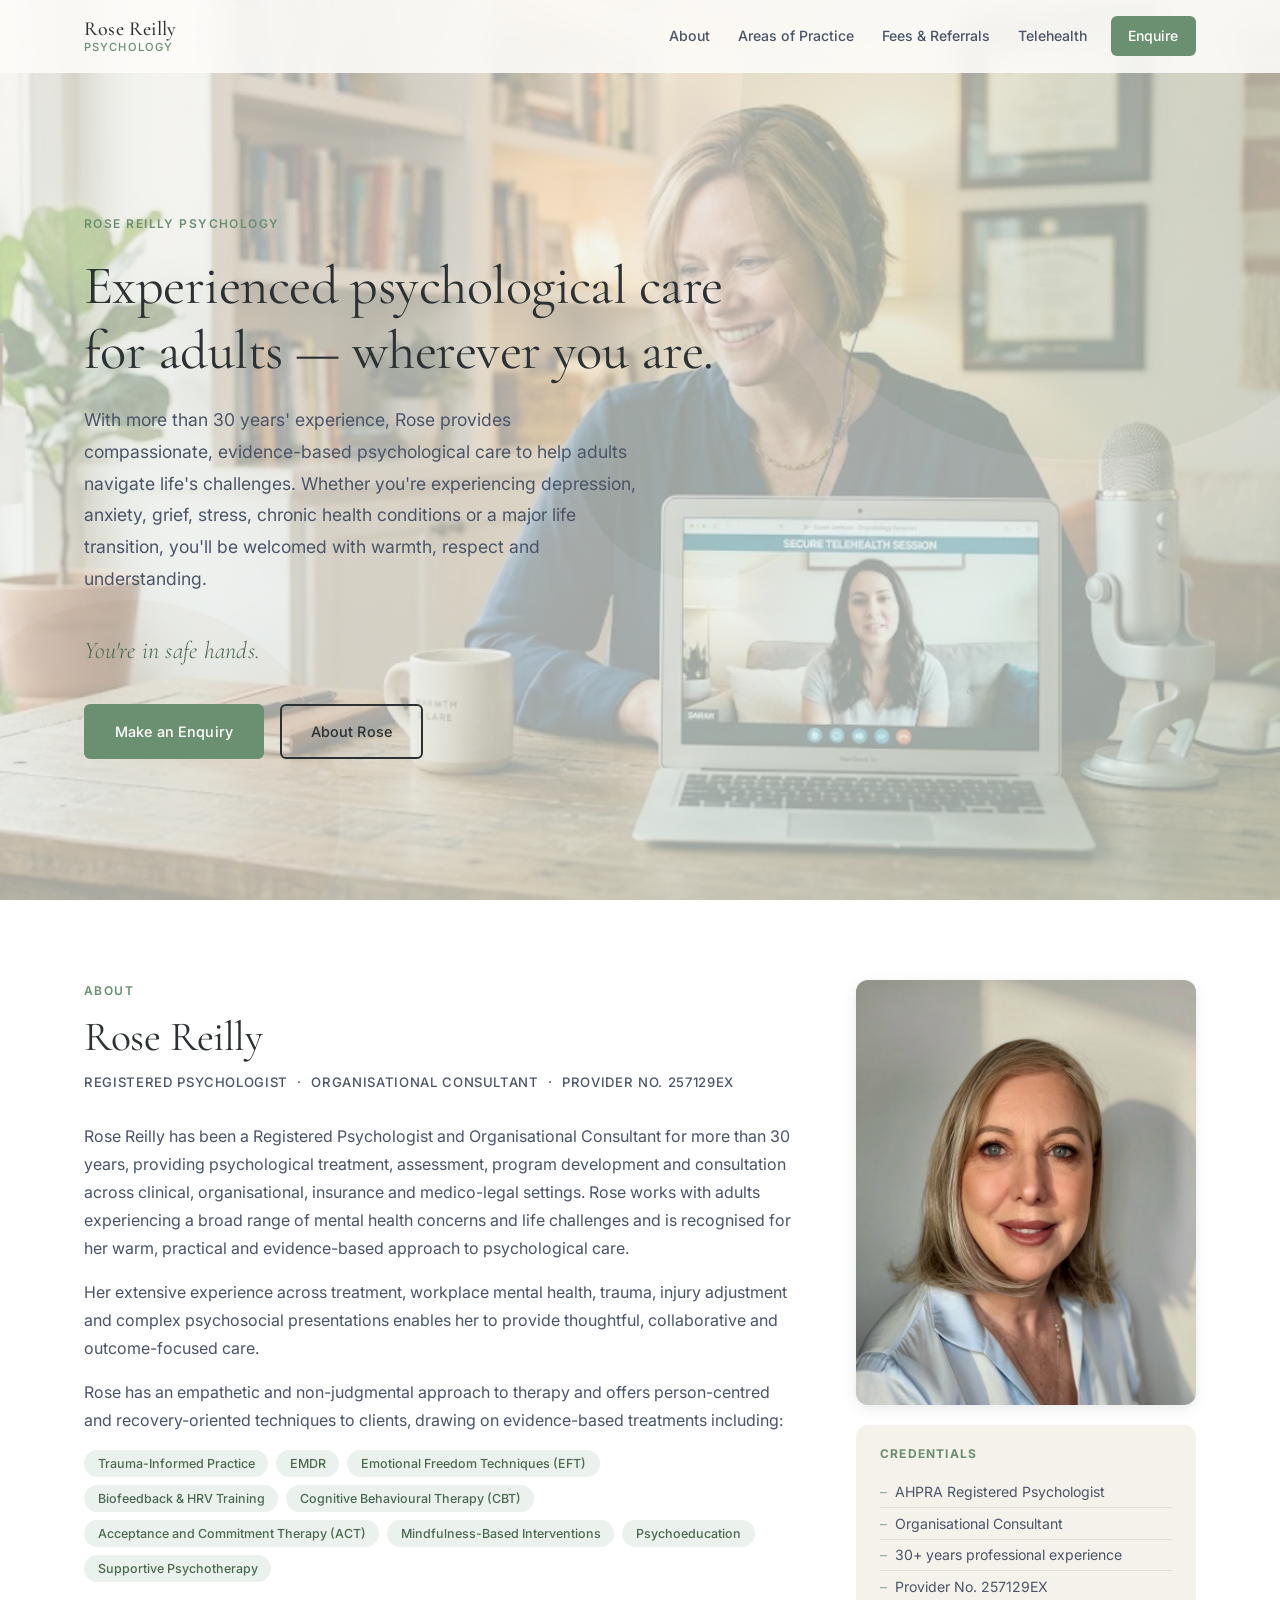
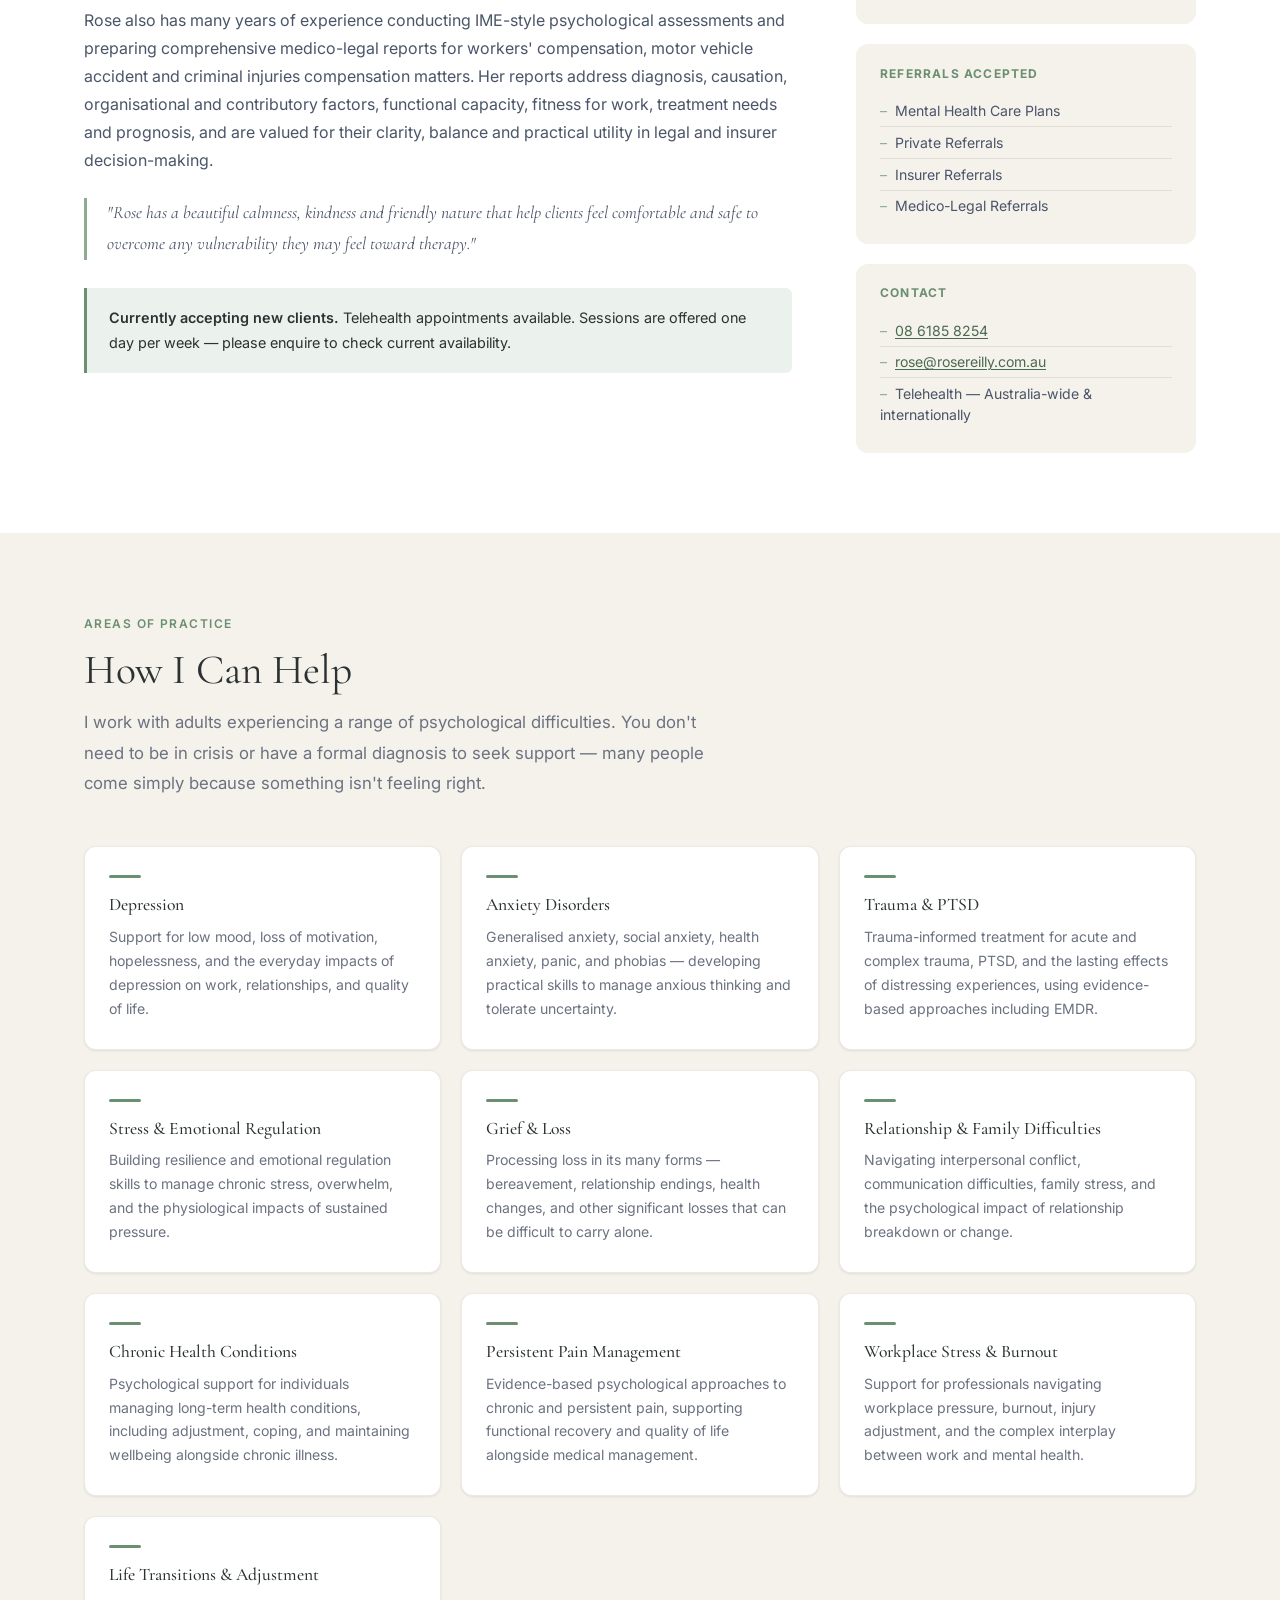
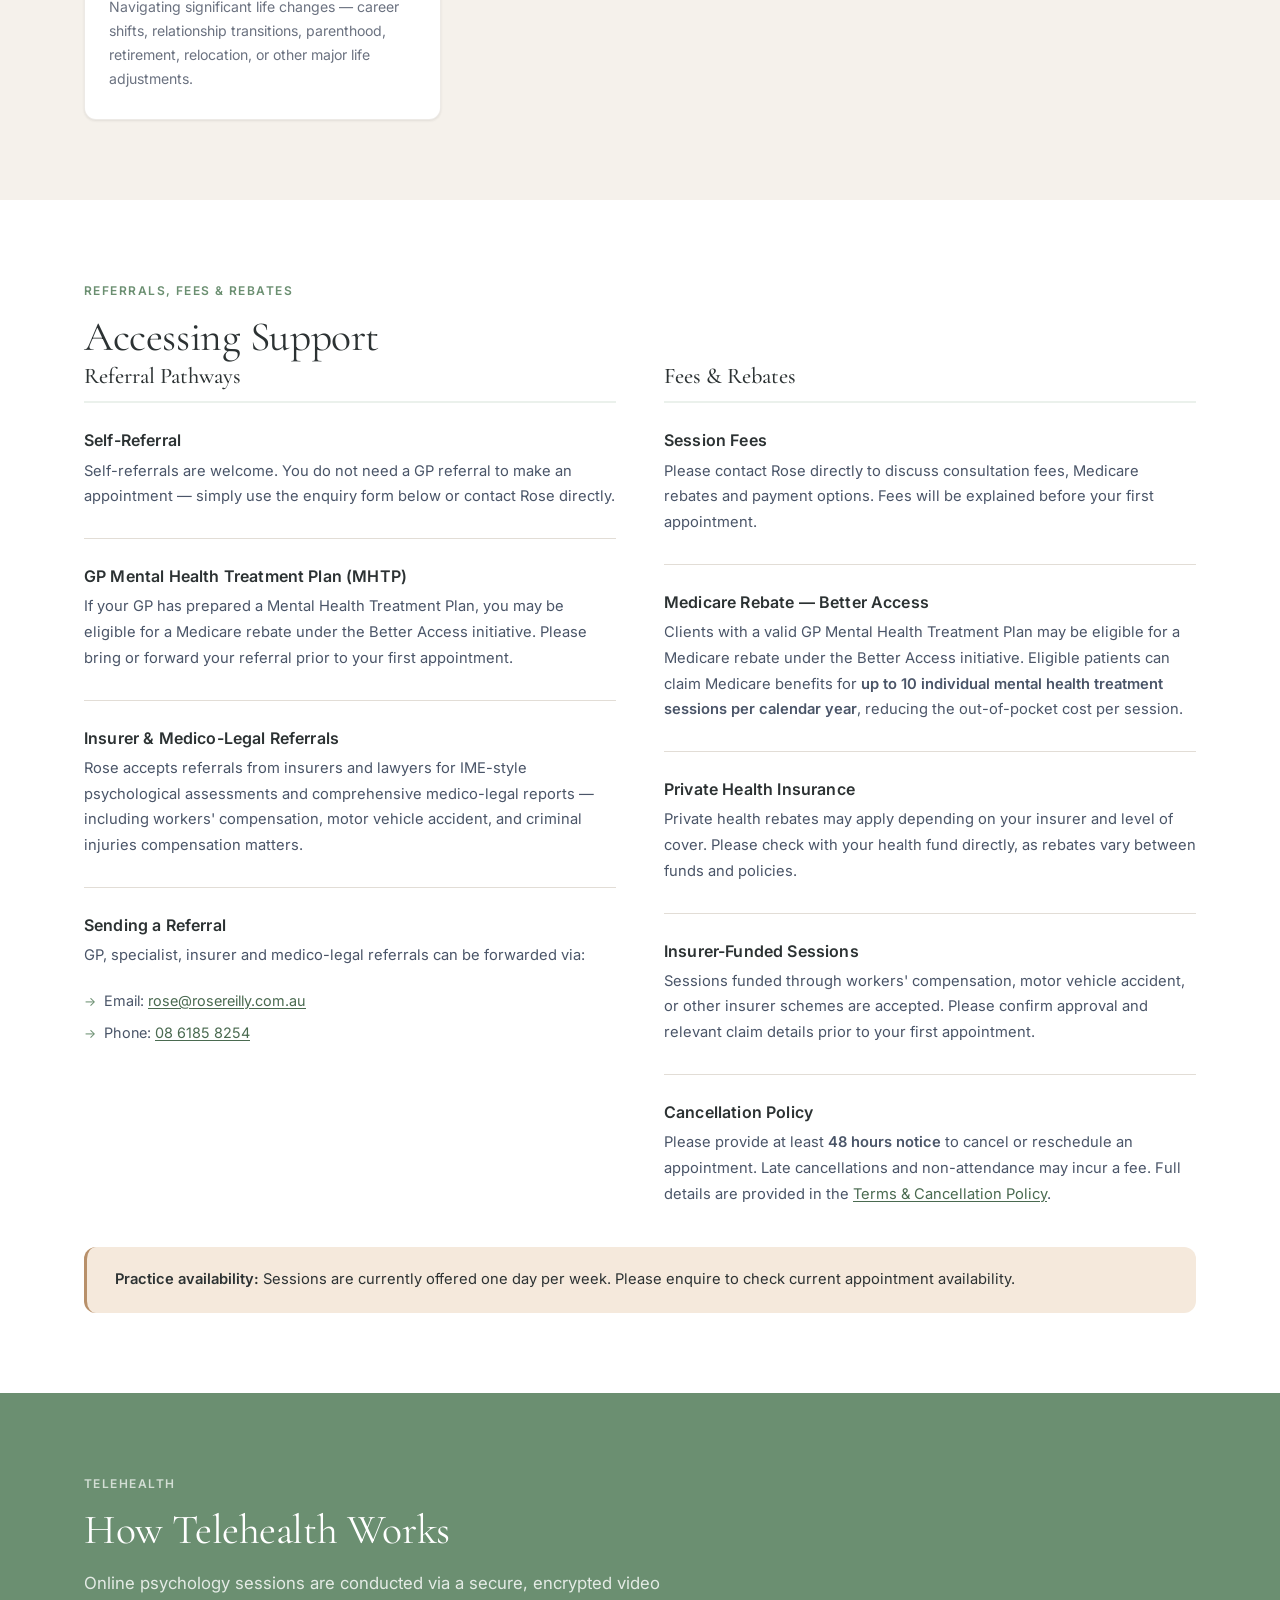
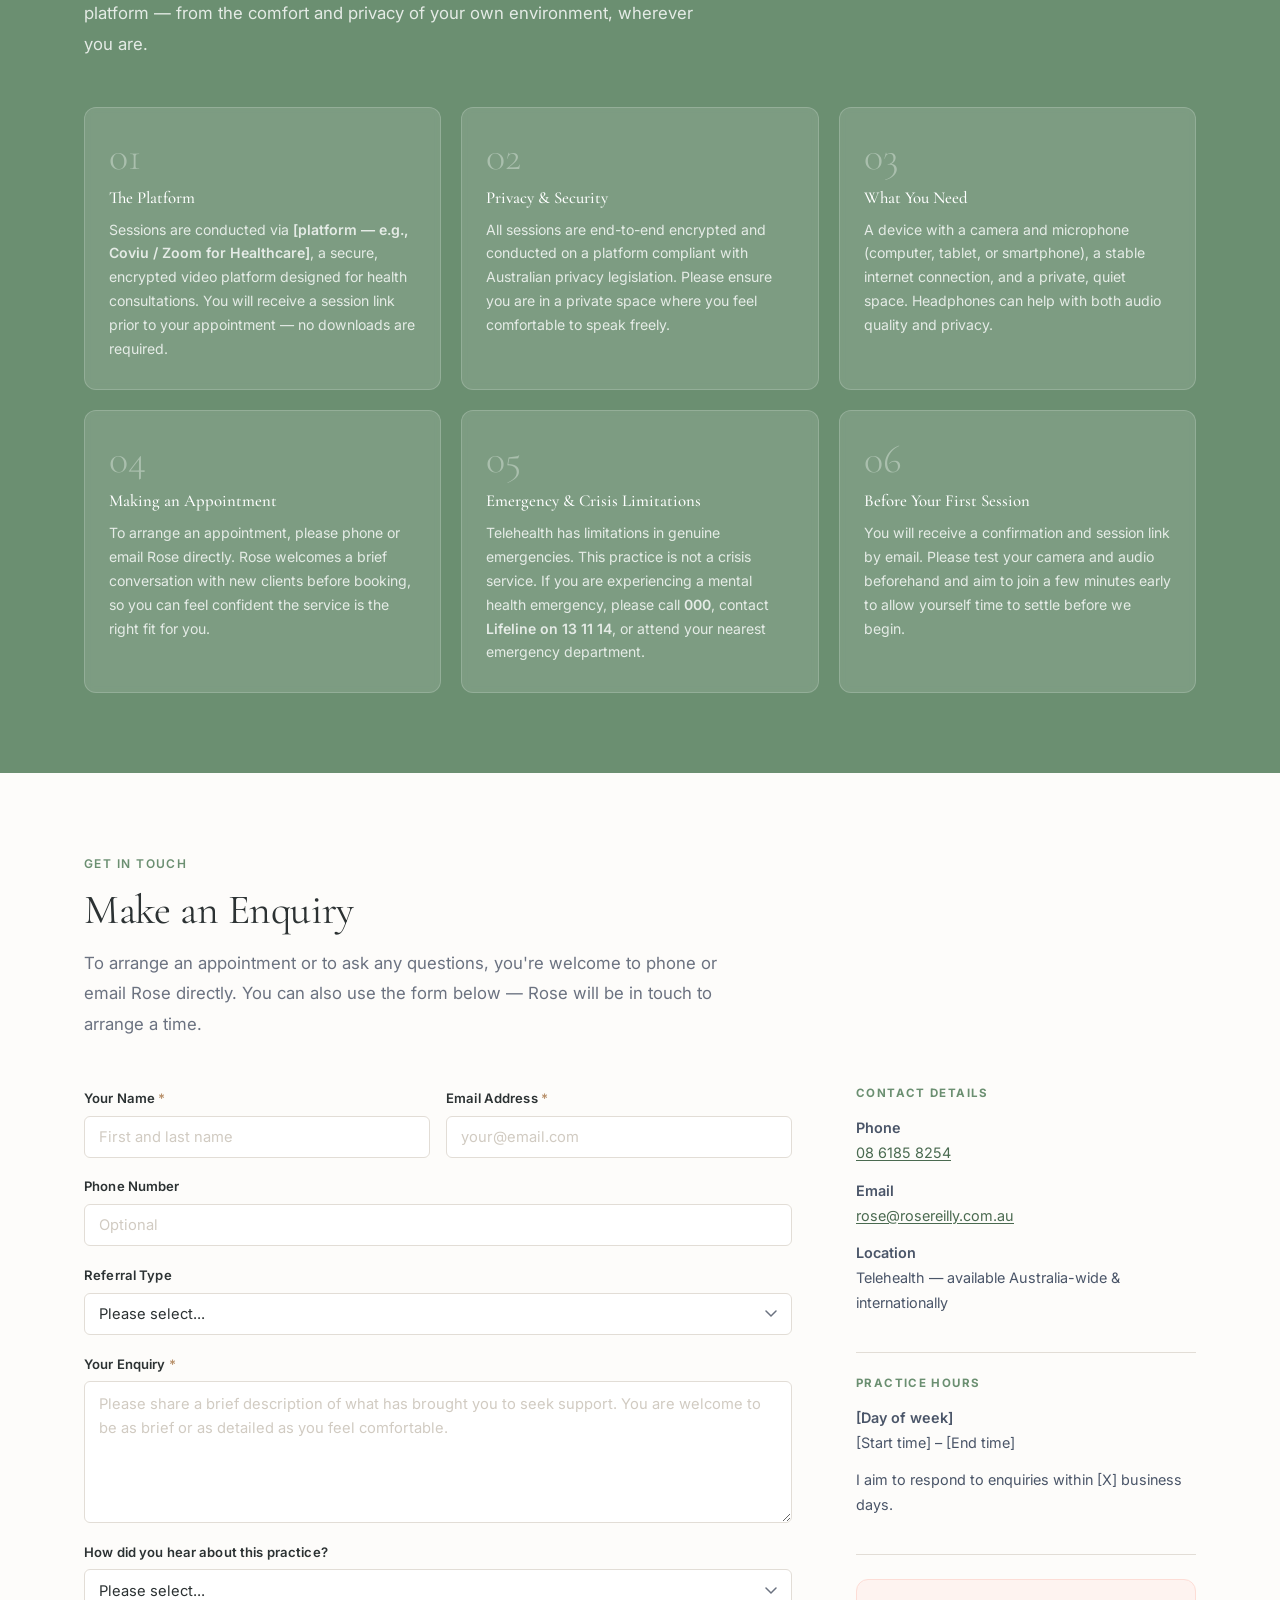
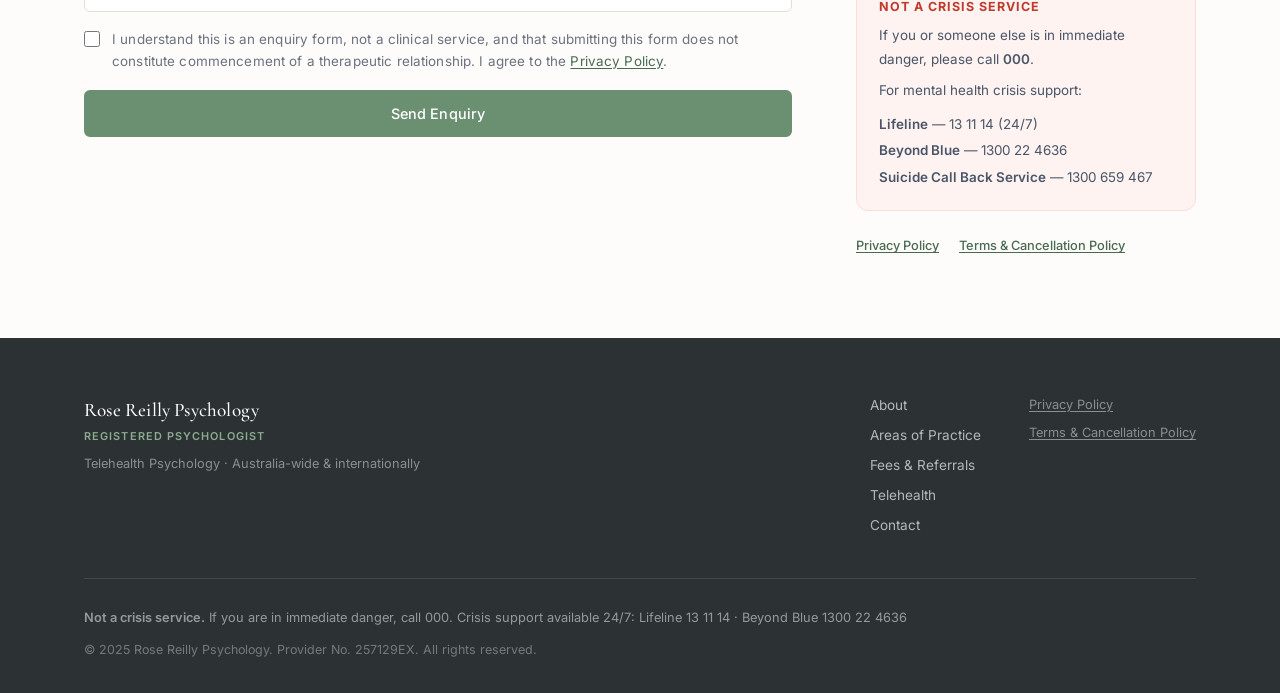
==== index.html @ 4005532f "Redesign landing page and update practice name/contact details Landing page: - New hero: person-cent" ====
<!DOCTYPE html>
<html lang="en">
<head>
    <meta charset="UTF-8">
    <meta name="viewport" content="width=device-width, initial-scale=1.0">
    <title>Rose Reilly Psychology | Experienced Psychological Care</title>
    <meta name="description" content="Rose Reilly Psychology — compassionate, evidence-based psychological care for adults. More than 30 years' experience supporting people through depression, anxiety, grief, trauma, and life's challenges.">
    <link rel="preconnect" href="https://fonts.googleapis.com">
    <link rel="preconnect" href="https://fonts.gstatic.com" crossorigin>
    <link href="https://fonts.googleapis.com/css2?family=Cormorant+Garamond:ital,wght@0,300;0,400;0,500;0,600;1,300;1,400&family=Inter:wght@300;400;500;600&display=swap" rel="stylesheet">
    <link rel="stylesheet" href="styles.css">
</head>
<body>

    <!-- Navigation -->
    <header class="nav" id="nav">
        <div class="nav-container">
            <a href="#hero" class="nav-brand">
                <span class="nav-name">Rose Reilly</span>
                <span class="nav-credential">Psychology</span>
            </a>
            <button class="nav-toggle" id="navToggle" aria-label="Open navigation menu" aria-expanded="false">
                <span></span>
                <span></span>
                <span></span>
            </button>
            <nav class="nav-links" id="navLinks" aria-label="Main navigation">
                <a href="#about">About</a>
                <a href="#areas">Areas of Practice</a>
                <a href="#referrals">Fees &amp; Referrals</a>
                <a href="#telehealth">Telehealth</a>
                <a href="#contact" class="nav-cta">Enquire</a>
            </nav>
        </div>
    </header>

    <main>

        <!-- ===================== HERO ===================== -->
        <section class="hero" id="hero">
            <div class="hero-bg">
                <div class="hero-circle hero-circle-1"></div>
                <div class="hero-circle hero-circle-2"></div>
                <div class="hero-circle hero-circle-3"></div>
                <!-- Rotating slideshow — 3 themed illustrations at 30% opacity -->
                <div class="hero-slideshow" id="heroSlideshow" aria-hidden="true">
                    <img src="public/tele1.jpg" class="hero-slide is-active" alt="">
                    <img src="public/tele2.jpg" class="hero-slide" alt="">
                    <img src="public/tele3.png" class="hero-slide" alt="">
                </div>
            </div>
            <div class="hero-content">
                <span class="eyebrow">Rose Reilly Psychology</span>
                <h1>Experienced psychological care<br>for adults — wherever you are.</h1>
                <p class="hero-sub">With more than 30 years' experience, Rose provides compassionate, evidence-based psychological care to help adults navigate life's challenges. Whether you're experiencing depression, anxiety, grief, stress, chronic health conditions or a major life transition, you'll be welcomed with warmth, respect and understanding.</p>
                <p class="hero-tagline">You're in safe hands.</p>
                <div class="hero-actions">
                    <a href="#contact" class="btn btn-primary">Make an Enquiry</a>
                    <a href="#about" class="btn btn-secondary">About Rose</a>
                </div>
            </div>
        </section>

        <!-- ===================== ABOUT ===================== -->
        <section class="section section-white" id="about">
            <div class="container">
                <div class="about-layout">
                    <div class="about-main">
                        <span class="eyebrow">About</span>
                        <h2>Rose Reilly</h2>
                        <p class="credentials">Registered Psychologist &nbsp;&middot;&nbsp; Organisational Consultant &nbsp;&middot;&nbsp; Provider No. 257129EX</p>

                        <p>Rose Reilly has been a Registered Psychologist and Organisational Consultant for more than 30 years, providing psychological treatment, assessment, program development and consultation across clinical, organisational, insurance and medico-legal settings. Rose works with adults experiencing a broad range of mental health concerns and life challenges and is recognised for her warm, practical and evidence-based approach to psychological care.</p>

                        <p>Her extensive experience across treatment, workplace mental health, trauma, injury adjustment and complex psychosocial presentations enables her to provide thoughtful, collaborative and outcome-focused care.</p>

                        <p>Rose has an empathetic and non-judgmental approach to therapy and offers person-centred and recovery-oriented techniques to clients, drawing on evidence-based treatments including:</p>

                        <div class="approaches">
                            <span>Trauma-Informed Practice</span>
                            <span>EMDR</span>
                            <span>Emotional Freedom Techniques (EFT)</span>
                            <span>Biofeedback &amp; HRV Training</span>
                            <span>Cognitive Behavioural Therapy (CBT)</span>
                            <span>Acceptance and Commitment Therapy (ACT)</span>
                            <span>Mindfulness-Based Interventions</span>
                            <span>Psychoeducation</span>
                            <span>Supportive Psychotherapy</span>
                        </div>

                        <p>Rose also has many years of experience conducting IME-style psychological assessments and preparing comprehensive medico-legal reports for workers' compensation, motor vehicle accident and criminal injuries compensation matters. Her reports address diagnosis, causation, organisational and contributory factors, functional capacity, fitness for work, treatment needs and prognosis, and are valued for their clarity, balance and practical utility in legal and insurer decision-making.</p>

                        <p class="about-testimonial"><em>"Rose has a beautiful calmness, kindness and friendly nature that help clients feel comfortable and safe to overcome any vulnerability they may feel toward therapy."</em></p>

                        <div class="availability-note">
                            <strong>Currently accepting new clients.</strong> Telehealth appointments available. Sessions are offered one day per week — please enquire to check current availability.
                        </div>
                    </div>

                    <aside class="about-sidebar">
                        <div class="about-portrait-wrap">
                            <img src="public/rose-reilly.jpg" alt="Rose Reilly, Psychologist" class="about-portrait">
                        </div>
                        <div class="info-card">
                            <h3>Credentials</h3>
                            <ul>
                                <li>AHPRA Registered Psychologist</li>
                                <li>Organisational Consultant</li>
                                <li>30+ years professional experience</li>
                                <li>Provider No. 257129EX</li>
                            </ul>
                        </div>
                        <div class="info-card">
                            <h3>Referrals Accepted</h3>
                            <ul>
                                <li>Mental Health Care Plans</li>
                                <li>Private Referrals</li>
                                <li>Insurer Referrals</li>
                                <li>Medico-Legal Referrals</li>
                            </ul>
                        </div>
                        <div class="info-card">
                            <h3>Contact</h3>
                            <ul>
                                <li><a href="tel:0861858254">08 6185 8254</a></li>
                                <li><a href="mailto:rose@rosereilly.com.au">rose@rosereilly.com.au</a></li>
                                <li>Telehealth &mdash; Australia-wide &amp; internationally</li>
                            </ul>
                        </div>
                    </aside>
                </div>
            </div>
        </section>

        <!-- ===================== AREAS OF PRACTICE ===================== -->
        <section class="section section-cream" id="areas">
            <div class="container">
                <span class="eyebrow">Areas of Practice</span>
                <h2>How I Can Help</h2>
                <p class="section-intro">I work with adults experiencing a range of psychological difficulties. You don't need to be in crisis or have a formal diagnosis to seek support — many people come simply because something isn't feeling right.</p>

                <div class="areas-grid">
                    <div class="area-card">
                        <div class="area-marker"></div>
                        <h3>Depression</h3>
                        <p>Support for low mood, loss of motivation, hopelessness, and the everyday impacts of depression on work, relationships, and quality of life.</p>
                    </div>
                    <div class="area-card">
                        <div class="area-marker"></div>
                        <h3>Anxiety Disorders</h3>
                        <p>Generalised anxiety, social anxiety, health anxiety, panic, and phobias — developing practical skills to manage anxious thinking and tolerate uncertainty.</p>
                    </div>
                    <div class="area-card">
                        <div class="area-marker"></div>
                        <h3>Trauma &amp; PTSD</h3>
                        <p>Trauma-informed treatment for acute and complex trauma, PTSD, and the lasting effects of distressing experiences, using evidence-based approaches including EMDR.</p>
                    </div>
                    <div class="area-card">
                        <div class="area-marker"></div>
                        <h3>Stress &amp; Emotional Regulation</h3>
                        <p>Building resilience and emotional regulation skills to manage chronic stress, overwhelm, and the physiological impacts of sustained pressure.</p>
                    </div>
                    <div class="area-card">
                        <div class="area-marker"></div>
                        <h3>Grief &amp; Loss</h3>
                        <p>Processing loss in its many forms — bereavement, relationship endings, health changes, and other significant losses that can be difficult to carry alone.</p>
                    </div>
                    <div class="area-card">
                        <div class="area-marker"></div>
                        <h3>Relationship &amp; Family Difficulties</h3>
                        <p>Navigating interpersonal conflict, communication difficulties, family stress, and the psychological impact of relationship breakdown or change.</p>
                    </div>
                    <div class="area-card">
                        <div class="area-marker"></div>
                        <h3>Chronic Health Conditions</h3>
                        <p>Psychological support for individuals managing long-term health conditions, including adjustment, coping, and maintaining wellbeing alongside chronic illness.</p>
                    </div>
                    <div class="area-card">
                        <div class="area-marker"></div>
                        <h3>Persistent Pain Management</h3>
                        <p>Evidence-based psychological approaches to chronic and persistent pain, supporting functional recovery and quality of life alongside medical management.</p>
                    </div>
                    <div class="area-card">
                        <div class="area-marker"></div>
                        <h3>Workplace Stress &amp; Burnout</h3>
                        <p>Support for professionals navigating workplace pressure, burnout, injury adjustment, and the complex interplay between work and mental health.</p>
                    </div>
                    <div class="area-card">
                        <div class="area-marker"></div>
                        <h3>Life Transitions &amp; Adjustment</h3>
                        <p>Navigating significant life changes — career shifts, relationship transitions, parenthood, retirement, relocation, or other major life adjustments.</p>
                    </div>
                </div>
            </div>
        </section>

        <!-- ===================== REFERRALS, FEES & REBATES ===================== -->
        <section class="section section-white" id="referrals">
            <div class="container">
                <span class="eyebrow">Referrals, Fees &amp; Rebates</span>
                <h2>Accessing Support</h2>

                <div class="referrals-grid">
                    <div class="referral-block">
                        <h3>Referral Pathways</h3>

                        <div class="referral-item">
                            <h4>Self-Referral</h4>
                            <p>Self-referrals are welcome. You do not need a GP referral to make an appointment — simply use the enquiry form below or contact Rose directly.</p>
                        </div>

                        <div class="referral-item">
                            <h4>GP Mental Health Treatment Plan (MHTP)</h4>
                            <p>If your GP has prepared a Mental Health Treatment Plan, you may be eligible for a Medicare rebate under the Better Access initiative. Please bring or forward your referral prior to your first appointment.</p>
                        </div>

                        <div class="referral-item">
                            <h4>Insurer &amp; Medico-Legal Referrals</h4>
                            <p>Rose accepts referrals from insurers and lawyers for IME-style psychological assessments and comprehensive medico-legal reports — including workers' compensation, motor vehicle accident, and criminal injuries compensation matters.</p>
                        </div>
                        <div class="referral-item">
                            <h4>Sending a Referral</h4>
                            <p>GP, specialist, insurer and medico-legal referrals can be forwarded via:</p>
                            <ul class="detail-list">
                                <li>Email: <a href="mailto:rose@rosereilly.com.au">rose@rosereilly.com.au</a></li>
                                <li>Phone: <a href="tel:0861858254">08 6185 8254</a></li>
                            </ul>
                        </div>
                    </div>

                    <div class="referral-block">
                        <h3>Fees &amp; Rebates</h3>

                        <div class="referral-item">
                            <h4>Session Fees</h4>
                            <p>Please contact Rose directly to discuss consultation fees, Medicare rebates and payment options. Fees will be explained before your first appointment.</p>
                        </div>

                        <div class="referral-item">
                            <h4>Medicare Rebate — Better Access</h4>
                            <p>Clients with a valid GP Mental Health Treatment Plan may be eligible for a Medicare rebate under the Better Access initiative. Eligible patients can claim Medicare benefits for <strong>up to 10 individual mental health treatment sessions per calendar year</strong>, reducing the out-of-pocket cost per session.</p>
                        </div>

                        <div class="referral-item">
                            <h4>Private Health Insurance</h4>
                            <p>Private health rebates may apply depending on your insurer and level of cover. Please check with your health fund directly, as rebates vary between funds and policies.</p>
                        </div>

                        <div class="referral-item">
                            <h4>Insurer-Funded Sessions</h4>
                            <p>Sessions funded through workers' compensation, motor vehicle accident, or other insurer schemes are accepted. Please confirm approval and relevant claim details prior to your first appointment.</p>
                        </div>

                        <div class="referral-item">
                            <h4>Cancellation Policy</h4>
                            <p>Please provide at least <strong>48 hours notice</strong> to cancel or reschedule an appointment. Late cancellations and non-attendance may incur a fee. Full details are provided in the <a href="terms.html">Terms &amp; Cancellation Policy</a>.</p>
                        </div>
                    </div>
                </div>

                <div class="availability-banner">
                    <p><strong>Practice availability:</strong> Sessions are currently offered one day per week. Please enquire to check current appointment availability.</p>
                </div>
            </div>
        </section>

        <!-- ===================== TELEHEALTH ===================== -->
        <section class="section section-sage" id="telehealth">
            <div class="container">
                <span class="eyebrow eyebrow-light">Telehealth</span>
                <h2 class="light">How Telehealth Works</h2>
                <p class="section-intro section-intro-light">Online psychology sessions are conducted via a secure, encrypted video platform — from the comfort and privacy of your own environment, wherever you are.</p>

                <div class="telehealth-grid">
                    <div class="telehealth-card">
                        <div class="telehealth-number">01</div>
                        <h3>The Platform</h3>
                        <p>Sessions are conducted via <strong>[platform — e.g., Coviu / Zoom for Healthcare]</strong>, a secure, encrypted video platform designed for health consultations. You will receive a session link prior to your appointment — no downloads are required.</p>
                    </div>
                    <div class="telehealth-card">
                        <div class="telehealth-number">02</div>
                        <h3>Privacy &amp; Security</h3>
                        <p>All sessions are end-to-end encrypted and conducted on a platform compliant with Australian privacy legislation. Please ensure you are in a private space where you feel comfortable to speak freely.</p>
                    </div>
                    <div class="telehealth-card">
                        <div class="telehealth-number">03</div>
                        <h3>What You Need</h3>
                        <p>A device with a camera and microphone (computer, tablet, or smartphone), a stable internet connection, and a private, quiet space. Headphones can help with both audio quality and privacy.</p>
                    </div>
                    <div class="telehealth-card">
                        <div class="telehealth-number">04</div>
                        <h3>Making an Appointment</h3>
                        <p>To arrange an appointment, please phone or email Rose directly. Rose welcomes a brief conversation with new clients before booking, so you can feel confident the service is the right fit for you.</p>
                    </div>
                    <div class="telehealth-card">
                        <div class="telehealth-number">05</div>
                        <h3>Emergency &amp; Crisis Limitations</h3>
                        <p>Telehealth has limitations in genuine emergencies. This practice is not a crisis service. If you are experiencing a mental health emergency, please call <strong>000</strong>, contact <strong>Lifeline on 13 11 14</strong>, or attend your nearest emergency department.</p>
                    </div>
                    <div class="telehealth-card">
                        <div class="telehealth-number">06</div>
                        <h3>Before Your First Session</h3>
                        <p>You will receive a confirmation and session link by email. Please test your camera and audio beforehand and aim to join a few minutes early to allow yourself time to settle before we begin.</p>
                    </div>
                </div>
            </div>
        </section>

        <!-- ===================== CONTACT / BOOKING ===================== -->
        <section class="section section-warm" id="contact">
            <div class="container">
                <span class="eyebrow">Get in Touch</span>
                <h2>Make an Enquiry</h2>
                <p class="section-intro">To arrange an appointment or to ask any questions, you're welcome to phone or email Rose directly. You can also use the form below — Rose will be in touch to arrange a time.</p>

                <div class="contact-layout">
                    <div class="contact-form-area">
                        <form class="contact-form" id="contactForm" action="#" method="POST" novalidate>
                            <div class="form-row">
                                <div class="form-group">
                                    <label for="name">Your Name <span class="required">*</span></label>
                                    <input type="text" id="name" name="name" required autocomplete="name" placeholder="First and last name">
                                </div>
                                <div class="form-group">
                                    <label for="email">Email Address <span class="required">*</span></label>
                                    <input type="email" id="email" name="email" required autocomplete="email" placeholder="your@email.com">
                                </div>
                            </div>
                            <div class="form-group">
                                <label for="phone">Phone Number</label>
                                <input type="tel" id="phone" name="phone" autocomplete="tel" placeholder="Optional">
                            </div>
                            <div class="form-group">
                                <label for="referral">Referral Type</label>
                                <select id="referral" name="referral">
                                    <option value="">Please select...</option>
                                    <option value="self">Self-referral</option>
                                    <option value="gp">GP / Mental Health Treatment Plan</option>
                                    <option value="specialist">Specialist referral</option>
                                    <option value="other">Other</option>
                                </select>
                            </div>
                            <div class="form-group">
                                <label for="message">Your Enquiry <span class="required">*</span></label>
                                <textarea id="message" name="message" rows="5" required placeholder="Please share a brief description of what has brought you to seek support. You are welcome to be as brief or as detailed as you feel comfortable."></textarea>
                            </div>
                            <div class="form-group">
                                <label for="hearAbout">How did you hear about this practice?</label>
                                <select id="hearAbout" name="hearAbout">
                                    <option value="">Please select...</option>
                                    <option value="gp">GP / Treating doctor</option>
                                    <option value="search">Internet search</option>
                                    <option value="referral">Friend or colleague</option>
                                    <option value="directory">Psychology directory</option>
                                    <option value="other">Other</option>
                                </select>
                            </div>
                            <div class="form-group form-consent">
                                <label class="checkbox-label">
                                    <input type="checkbox" name="consent" required>
                                    <span>I understand this is an enquiry form, not a clinical service, and that submitting this form does not constitute commencement of a therapeutic relationship. I agree to the <a href="privacy.html">Privacy Policy</a>.</span>
                                </label>
                            </div>
                            <button type="submit" class="btn btn-primary">Send Enquiry</button>
                        </form>
                    </div>

                    <aside class="contact-info">
                        <div class="contact-detail-block">
                            <h3>Contact Details</h3>
                            <p>
                                <strong>Phone</strong><br>
                                <a href="tel:0861858254">08 6185 8254</a>
                            </p>
                            <p>
                                <strong>Email</strong><br>
                                <a href="mailto:rose@rosereilly.com.au">rose@rosereilly.com.au</a>
                            </p>
                            <p>
                                <strong>Location</strong><br>
                                Telehealth &mdash; available Australia-wide &amp; internationally
                            </p>
                        </div>

                        <div class="contact-detail-block">
                            <h3>Practice Hours</h3>
                            <p><strong>[Day of week]</strong><br>[Start time] &ndash; [End time]</p>
                            <p class="small-note">I aim to respond to enquiries within [X] business days.</p>
                        </div>

                        <div class="crisis-box">
                            <h4>Not a Crisis Service</h4>
                            <p>If you or someone else is in immediate danger, please call <strong>000</strong>.</p>
                            <p>For mental health crisis support:</p>
                            <ul>
                                <li><strong>Lifeline</strong> &mdash; 13 11 14 (24/7)</li>
                                <li><strong>Beyond Blue</strong> &mdash; 1300 22 4636</li>
                                <li><strong>Suicide Call Back Service</strong> &mdash; 1300 659 467</li>
                            </ul>
                        </div>

                        <div class="policy-links">
                            <a href="privacy.html">Privacy Policy</a>
                            <a href="terms.html">Terms &amp; Cancellation Policy</a>
                        </div>
                    </aside>
                </div>
            </div>
        </section>

    </main>

    <!-- ===================== FOOTER ===================== -->
    <footer class="footer">
        <div class="container">
            <div class="footer-inner">
                <div class="footer-brand">
                    <span class="footer-name">Rose Reilly Psychology</span>
                    <span class="footer-credential">Registered Psychologist</span>
                    <p class="footer-tagline">Telehealth Psychology &middot; Australia-wide &amp; internationally</p>
                </div>
                <nav class="footer-nav" aria-label="Footer navigation">
                    <a href="#about">About</a>
                    <a href="#areas">Areas of Practice</a>
                    <a href="#referrals">Fees &amp; Referrals</a>
                    <a href="#telehealth">Telehealth</a>
                    <a href="#contact">Contact</a>
                </nav>
                <div class="footer-legal-links">
                    <a href="privacy.html">Privacy Policy</a>
                    <a href="terms.html">Terms &amp; Cancellation Policy</a>
                </div>
            </div>
            <div class="footer-bottom">
                <p class="crisis-disclaimer"><strong>Not a crisis service.</strong> If you are in immediate danger, call 000. Crisis support available 24/7: Lifeline 13 11 14 &middot; Beyond Blue 1300 22 4636</p>
                <p class="copyright">&copy; 2025 Rose Reilly Psychology. Provider No. 257129EX. All rights reserved.</p>
            </div>
        </div>
    </footer>

    <script src="script.js"></script>
</body>
</html>
---- styles.css ----
/* ============================================================
   Rose Reilly Psychology — Stylesheet
   ============================================================ */

/* ── Custom Properties ─────────────────────────────────────── */
:root {
  --sage:          #6B8F71;
  --sage-dark:     #4A6A50;
  --sage-mid:      #8DAA93;
  --sage-light:    #EBF1EC;
  --sage-pale:     #F2F6F3;
  --cream:         #F5F1EB;
  --cream-dark:    #EDE8DF;
  --warm-white:    #FDFCFA;
  --accent:        #B8906A;
  --accent-light:  #F5E9DC;
  --charcoal:      #2C3233;
  --charcoal-mid:  #4A5568;
  --grey:          #6B7280;
  --light-grey:    #D1CBC2;
  --border:        #E2DDD6;
  --white:         #FFFFFF;

  --font-serif: 'Cormorant Garamond', Georgia, 'Times New Roman', serif;
  --font-sans:  'Inter', system-ui, -apple-system, BlinkMacSystemFont, sans-serif;

  --max-width:  1160px;
  --gap:        2rem;
  --radius:     6px;
  --radius-lg:  12px;

  --shadow-sm: 0 1px 3px rgba(44,50,51,0.06), 0 1px 2px rgba(44,50,51,0.04);
  --shadow:    0 4px 16px rgba(44,50,51,0.07), 0 2px 6px rgba(44,50,51,0.04);
  --shadow-lg: 0 8px 32px rgba(44,50,51,0.09), 0 4px 12px rgba(44,50,51,0.05);
}

/* ── Reset ─────────────────────────────────────────────────── */
*, *::before, *::after { box-sizing: border-box; margin: 0; padding: 0; }

html {
  scroll-behavior: smooth;
  scroll-padding-top: 80px;
}

body {
  font-family: var(--font-sans);
  font-size: 16px;
  line-height: 1.75;
  color: var(--charcoal);
  background: var(--warm-white);
  -webkit-font-smoothing: antialiased;
  -moz-osx-font-smoothing: grayscale;
}

img { max-width: 100%; height: auto; display: block; }

a {
  color: var(--sage-dark);
  text-decoration: underline;
  text-underline-offset: 2px;
  transition: color 0.2s ease;
}
a:hover { color: var(--accent); }

ul { list-style: none; }

/* ── Typography ────────────────────────────────────────────── */
h1, h2, h3, h4 {
  font-family: var(--font-serif);
  font-weight: 400;
  line-height: 1.2;
  color: var(--charcoal);
}

h1 { font-size: clamp(2.2rem, 5vw, 3.4rem); letter-spacing: -0.01em; }
h2 { font-size: clamp(1.8rem, 3.5vw, 2.6rem); letter-spacing: -0.01em; }
h3 { font-size: 1.25rem; font-weight: 500; }
h4 { font-size: 1rem; font-weight: 600; font-family: var(--font-sans); letter-spacing: 0.01em; }

p { margin-bottom: 1rem; }
p:last-child { margin-bottom: 0; }

strong { font-weight: 600; }

/* ── Utility ───────────────────────────────────────────────── */
.container {
  max-width: var(--max-width);
  margin: 0 auto;
  padding: 0 1.5rem;
}

.section { padding: 5rem 0; }

.section-white  { background: var(--white); }
.section-cream  { background: var(--cream); }
.section-warm   { background: var(--warm-white); }
.section-sage   { background: var(--sage); }

.eyebrow {
  display: block;
  font-family: var(--font-sans);
  font-size: 0.75rem;
  font-weight: 600;
  letter-spacing: 0.12em;
  text-transform: uppercase;
  color: var(--sage);
  margin-bottom: 0.75rem;
  text-decoration: none;
}
.eyebrow-light { color: var(--sage-light); }

h2.light { color: var(--white); }

.section-intro {
  font-size: 1.05rem;
  color: var(--grey);
  max-width: 640px;
  margin-top: 0.75rem;
  margin-bottom: 3rem;
  line-height: 1.8;
}
.section-intro-light { color: rgba(255,255,255,0.82); }

/* ── Buttons ───────────────────────────────────────────────── */
.btn {
  display: inline-block;
  font-family: var(--font-sans);
  font-size: 0.9rem;
  font-weight: 500;
  letter-spacing: 0.01em;
  padding: 0.8rem 1.8rem;
  border-radius: var(--radius);
  border: 2px solid transparent;
  text-decoration: none;
  cursor: pointer;
  transition: all 0.22s ease;
  white-space: nowrap;
}

.btn-primary {
  background: var(--sage);
  color: var(--white);
  border-color: var(--sage);
}
.btn-primary:hover {
  background: var(--sage-dark);
  border-color: var(--sage-dark);
  color: var(--white);
}

.btn-secondary {
  background: transparent;
  color: var(--charcoal);
  border-color: var(--charcoal);
}
.btn-secondary:hover {
  background: var(--charcoal);
  color: var(--white);
}

.btn-large  { padding: 1rem 2.4rem; font-size: 1rem; }
.btn-full   { display: block; text-align: center; width: 100%; }

/* ── Navigation ────────────────────────────────────────────── */
.nav {
  position: fixed;
  top: 0;
  left: 0;
  right: 0;
  z-index: 100;
  background: rgba(253, 252, 250, 0.88);
  backdrop-filter: blur(12px);
  -webkit-backdrop-filter: blur(12px);
  border-bottom: 1px solid transparent;
  transition: border-color 0.3s ease, box-shadow 0.3s ease, background 0.3s ease;
}

.nav.is-scrolled {
  border-bottom-color: var(--border);
  box-shadow: var(--shadow-sm);
  background: rgba(253, 252, 250, 0.97);
}

.nav-container {
  max-width: var(--max-width);
  margin: 0 auto;
  padding: 0 1.5rem;
  height: 72px;
  display: flex;
  align-items: center;
  justify-content: space-between;
}

.nav-brand {
  display: flex;
  flex-direction: column;
  text-decoration: none;
  line-height: 1.2;
  flex-shrink: 0;
}
.nav-name {
  font-family: var(--font-serif);
  font-size: 1.25rem;
  font-weight: 500;
  color: var(--charcoal);
  letter-spacing: 0.01em;
}
.nav-credential {
  font-size: 0.7rem;
  font-weight: 500;
  letter-spacing: 0.1em;
  text-transform: uppercase;
  color: var(--sage);
}

.nav-links {
  display: flex;
  align-items: center;
  gap: 0.25rem;
}
.nav-links a {
  font-size: 0.88rem;
  font-weight: 500;
  color: var(--charcoal-mid);
  text-decoration: none;
  padding: 0.5rem 0.75rem;
  border-radius: var(--radius);
  transition: color 0.2s ease, background 0.2s ease;
}
.nav-links a:hover { color: var(--charcoal); background: var(--sage-pale); }

.nav-links .nav-cta {
  background: var(--sage);
  color: var(--white);
  padding: 0.5rem 1.1rem;
  margin-left: 0.5rem;
}
.nav-links .nav-cta:hover { background: var(--sage-dark); color: var(--white); }

/* Hamburger */
.nav-toggle {
  display: none;
  flex-direction: column;
  gap: 5px;
  cursor: pointer;
  background: none;
  border: none;
  padding: 0.4rem;
  border-radius: var(--radius);
}
.nav-toggle span {
  display: block;
  width: 22px;
  height: 2px;
  background: var(--charcoal);
  border-radius: 2px;
  transition: transform 0.25s ease, opacity 0.25s ease;
}
.nav-toggle[aria-expanded="true"] span:nth-child(1) { transform: translateY(7px) rotate(45deg); }
.nav-toggle[aria-expanded="true"] span:nth-child(2) { opacity: 0; }
.nav-toggle[aria-expanded="true"] span:nth-child(3) { transform: translateY(-7px) rotate(-45deg); }

/* ── Hero ──────────────────────────────────────────────────── */
.hero {
  position: relative;
  min-height: 100svh;
  display: flex;
  align-items: center;
  background: linear-gradient(145deg, var(--cream) 0%, var(--sage-light) 60%, #ddeadf 100%);
  overflow: hidden;
  padding-top: 72px;
}

.hero-bg {
  position: absolute;
  inset: 0;
  pointer-events: none;
}

/* Slideshow */
.hero-slideshow {
  position: absolute;
  inset: 0;
}

.hero-slide {
  position: absolute;
  inset: 0;
  width: 100%;
  height: 100%;
  object-fit: cover;
  object-position: center;
  opacity: 0;
  transition: opacity 1.5s ease-in-out;
}

.hero-slide.is-active {
  opacity: 0.3;
}
.hero-circle {
  position: absolute;
  border-radius: 50%;
}
.hero-circle-1 {
  width: 680px;
  height: 680px;
  background: rgba(107, 143, 113, 0.10);
  top: -220px;
  right: -140px;
}
.hero-circle-2 {
  width: 420px;
  height: 420px;
  background: rgba(184, 144, 106, 0.07);
  bottom: -120px;
  left: -80px;
}
.hero-circle-3 {
  width: 260px;
  height: 260px;
  background: rgba(107, 143, 113, 0.07);
  top: 50%;
  left: 55%;
  transform: translate(-50%, -50%);
}

.hero-content {
  position: relative;
  max-width: var(--max-width);
  width: 100%;
  margin: 0 auto;
  padding: 4rem 1.5rem;
}

.hero-content .eyebrow { margin-bottom: 1.25rem; }

.hero-content h1 {
  max-width: 760px;
  margin-bottom: 1.25rem;
}

.hero-sub {
  font-size: 1.1rem;
  color: var(--charcoal-mid);
  max-width: 560px;
  line-height: 1.8;
  margin-bottom: 2.25rem;
}

.hero-tagline {
  font-family: var(--font-serif);
  font-size: 1.5rem;
  font-style: italic;
  font-weight: 300;
  color: var(--sage-dark);
  margin-top: 0.25rem;
  margin-bottom: 2rem;
  letter-spacing: 0.01em;
}

.hero-actions {
  display: flex;
  gap: 1rem;
  flex-wrap: wrap;
}

/* ── About ─────────────────────────────────────────────────── */
.about-layout {
  display: grid;
  grid-template-columns: 1fr 340px;
  gap: 4rem;
  align-items: start;
}

.about-main h2 { margin-bottom: 0.5rem; }

.credentials {
  font-size: 0.82rem;
  font-weight: 500;
  letter-spacing: 0.05em;
  text-transform: uppercase;
  color: var(--sage);
  margin-bottom: 1.75rem;
}

.about-main p { color: var(--charcoal-mid); }

.approaches {
  display: flex;
  flex-wrap: wrap;
  gap: 0.5rem;
  margin: 1rem 0 1.5rem;
}
.approaches span {
  background: var(--sage-light);
  color: var(--sage-dark);
  font-size: 0.78rem;
  font-weight: 500;
  padding: 0.3rem 0.85rem;
  border-radius: 100px;
  line-height: 1.4;
}

.about-testimonial {
  font-family: var(--font-serif);
  font-size: 1.1rem;
  font-style: italic;
  color: var(--charcoal-mid);
  border-left: 3px solid var(--sage-mid);
  padding-left: 1.25rem;
  margin: 1.5rem 0;
}

.availability-note {
  margin-top: 1.75rem;
  padding: 1.1rem 1.4rem;
  background: var(--sage-light);
  border-left: 3px solid var(--sage);
  border-radius: 0 var(--radius) var(--radius) 0;
  font-size: 0.9rem;
  color: var(--charcoal);
}

.about-sidebar { display: flex; flex-direction: column; gap: 1.25rem; }

.about-portrait-wrap {
  border-radius: var(--radius-lg);
  overflow: hidden;
  box-shadow: var(--shadow);
  aspect-ratio: 4 / 5;
}

.about-portrait {
  width: 100%;
  height: 100%;
  object-fit: cover;
  object-position: center top;
  display: block;
}

.info-card {
  background: var(--cream);
  border-radius: var(--radius-lg);
  padding: 1.4rem 1.5rem;
}
.info-card h3 {
  font-family: var(--font-sans);
  font-size: 0.75rem;
  font-weight: 700;
  letter-spacing: 0.1em;
  text-transform: uppercase;
  color: var(--sage);
  margin-bottom: 0.9rem;
}
.info-card li {
  font-size: 0.88rem;
  color: var(--charcoal-mid);
  padding: 0.3rem 0;
  border-bottom: 1px solid var(--border);
  line-height: 1.5;
}
.info-card li:last-child { border-bottom: none; }
.info-card li::before {
  content: '–';
  color: var(--sage-mid);
  margin-right: 0.5rem;
}

/* ── Areas of Practice ─────────────────────────────────────── */
.areas-grid {
  display: grid;
  grid-template-columns: repeat(3, 1fr);
  gap: 1.25rem;
}

.area-card {
  background: var(--white);
  border-radius: var(--radius-lg);
  padding: 1.75rem 1.5rem;
  box-shadow: var(--shadow-sm);
  border: 1px solid rgba(226, 221, 214, 0.6);
  transition: box-shadow 0.22s ease, transform 0.22s ease;
}
.area-card:hover {
  box-shadow: var(--shadow);
  transform: translateY(-2px);
}

.area-marker {
  width: 32px;
  height: 3px;
  background: var(--sage);
  border-radius: 2px;
  margin-bottom: 1rem;
}

.area-card h3 {
  font-size: 1.1rem;
  margin-bottom: 0.6rem;
  color: var(--charcoal);
}

.area-card p {
  font-size: 0.88rem;
  color: var(--grey);
  line-height: 1.7;
  margin-bottom: 0;
}

/* ── Referrals, Fees & Rebates ─────────────────────────────── */
.referrals-grid {
  display: grid;
  grid-template-columns: 1fr 1fr;
  gap: 3rem;
  margin-bottom: 2.5rem;
}

.referral-block h3 {
  font-family: var(--font-serif);
  font-size: 1.4rem;
  font-weight: 500;
  padding-bottom: 0.75rem;
  border-bottom: 2px solid var(--sage-light);
  margin-bottom: 1.75rem;
}

.referral-item {
  margin-bottom: 1.75rem;
  padding-bottom: 1.75rem;
  border-bottom: 1px solid var(--border);
}
.referral-item:last-child { border-bottom: none; margin-bottom: 0; padding-bottom: 0; }

.referral-item h4 {
  margin-bottom: 0.5rem;
  color: var(--charcoal);
}
.referral-item p { font-size: 0.92rem; color: var(--charcoal-mid); }

.detail-list {
  margin-top: 0.6rem;
}
.detail-list li {
  font-size: 0.9rem;
  color: var(--charcoal-mid);
  padding: 0.2rem 0;
}
.detail-list li::before {
  content: '→';
  color: var(--sage);
  margin-right: 0.5rem;
  font-size: 0.8rem;
}

.availability-banner {
  background: var(--accent-light);
  border-radius: var(--radius-lg);
  padding: 1.25rem 1.75rem;
  font-size: 0.92rem;
  color: var(--charcoal);
  border-left: 3px solid var(--accent);
}

/* ── Telehealth ────────────────────────────────────────────── */
.section-sage .eyebrow-light { color: rgba(255,255,255,0.7); }
.section-sage h2 { color: var(--white); margin-bottom: 0.5rem; }

.telehealth-grid {
  display: grid;
  grid-template-columns: repeat(3, 1fr);
  gap: 1.25rem;
}

.telehealth-card {
  background: rgba(255,255,255,0.12);
  border: 1px solid rgba(255,255,255,0.18);
  border-radius: var(--radius-lg);
  padding: 1.75rem 1.5rem;
  backdrop-filter: blur(4px);
  transition: background 0.22s ease;
}
.telehealth-card:hover { background: rgba(255,255,255,0.18); }

.telehealth-number {
  font-family: var(--font-serif);
  font-size: 2.5rem;
  font-weight: 300;
  color: rgba(255,255,255,0.35);
  line-height: 1;
  margin-bottom: 0.75rem;
}

.telehealth-card h3 {
  font-size: 1.05rem;
  font-weight: 500;
  color: var(--white);
  margin-bottom: 0.6rem;
}
.telehealth-card p {
  font-size: 0.88rem;
  color: rgba(255,255,255,0.80);
  line-height: 1.7;
  margin-bottom: 0;
}

/* ── Contact ───────────────────────────────────────────────── */
.contact-layout {
  display: grid;
  grid-template-columns: 1fr 340px;
  gap: 4rem;
  align-items: start;
}

.booking-via {
  text-align: center;
  font-size: 0.76rem;
  color: var(--grey);
  margin-top: 0.6rem;
  margin-bottom: 0;
}
.coreplus-link {
  color: var(--sage-dark);
  font-weight: 500;
  text-decoration: none;
}
.coreplus-link:hover { color: var(--accent); text-decoration: underline; }

.form-divider {
  display: flex;
  align-items: center;
  gap: 1rem;
  margin: 1.75rem 0;
  color: var(--grey);
  font-size: 0.82rem;
  letter-spacing: 0.06em;
  text-transform: uppercase;
}
.form-divider::before,
.form-divider::after {
  content: '';
  flex: 1;
  height: 1px;
  background: var(--border);
}

/* Form */
.contact-form { display: flex; flex-direction: column; gap: 1.1rem; }

.form-row {
  display: grid;
  grid-template-columns: 1fr 1fr;
  gap: 1rem;
}

.form-group { display: flex; flex-direction: column; gap: 0.35rem; }

.form-group label {
  font-size: 0.82rem;
  font-weight: 600;
  color: var(--charcoal);
  letter-spacing: 0.01em;
}

.required { color: var(--accent); }

.form-group input[type="checkbox"] {
  appearance: auto;
  -webkit-appearance: auto;
}

.form-group input:not([type="checkbox"]),
.form-group select,
.form-group textarea {
  font-family: var(--font-sans);
  font-size: 0.92rem;
  color: var(--charcoal);
  background: var(--white);
  border: 1.5px solid var(--border);
  border-radius: var(--radius);
  padding: 0.7rem 0.9rem;
  width: 100%;
  transition: border-color 0.2s ease, box-shadow 0.2s ease;
  appearance: none;
  -webkit-appearance: none;
}
.form-group input::placeholder,
.form-group textarea::placeholder { color: var(--light-grey); }
.form-group input:focus,
.form-group select:focus,
.form-group textarea:focus {
  outline: none;
  border-color: var(--sage);
  box-shadow: 0 0 0 3px rgba(107,143,113,0.12);
}

.form-group select {
  background-image: url("data:image/svg+xml,%3Csvg xmlns='http://www.w3.org/2000/svg' width='12' height='8' viewBox='0 0 12 8'%3E%3Cpath d='M1 1l5 5 5-5' stroke='%236B7280' stroke-width='1.5' fill='none' stroke-linecap='round'/%3E%3C/svg%3E");
  background-repeat: no-repeat;
  background-position: right 0.9rem center;
  padding-right: 2.5rem;
  cursor: pointer;
}

.form-group textarea { resize: vertical; min-height: 120px; line-height: 1.6; }

.form-consent .checkbox-label {
  display: flex;
  gap: 0.75rem;
  align-items: flex-start;
  cursor: pointer;
  font-size: 0.84rem;
  color: var(--grey);
  line-height: 1.6;
  font-weight: 400;
}
.form-consent input[type="checkbox"] {
  width: 16px;
  height: 16px;
  min-width: 16px;
  margin-top: 2px;
  accent-color: var(--sage);
  cursor: pointer;
  border-radius: 3px;
}

/* Contact sidebar */
.contact-info { display: flex; flex-direction: column; gap: 1.5rem; }

.contact-detail-block {
  padding-bottom: 1.5rem;
  border-bottom: 1px solid var(--border);
}
.contact-detail-block:last-of-type { border-bottom: none; }

.contact-detail-block h3 {
  font-family: var(--font-sans);
  font-size: 0.72rem;
  font-weight: 700;
  letter-spacing: 0.12em;
  text-transform: uppercase;
  color: var(--sage);
  margin-bottom: 0.9rem;
}
.contact-detail-block p {
  font-size: 0.9rem;
  color: var(--charcoal-mid);
  margin-bottom: 0.75rem;
}

.small-note {
  font-size: 0.8rem;
  color: var(--grey);
}

.crisis-box {
  background: #FEF3F0;
  border: 1px solid #FDDDD6;
  border-radius: var(--radius-lg);
  padding: 1.25rem 1.4rem;
}
.crisis-box h4 {
  font-size: 0.78rem;
  font-weight: 700;
  letter-spacing: 0.08em;
  text-transform: uppercase;
  color: #C0392B;
  margin-bottom: 0.6rem;
}
.crisis-box p {
  font-size: 0.84rem;
  color: var(--charcoal-mid);
  margin-bottom: 0.5rem;
}
.crisis-box ul { margin-top: 0.3rem; }
.crisis-box li {
  font-size: 0.84rem;
  color: var(--charcoal-mid);
  padding: 0.2rem 0;
  line-height: 1.5;
}

.policy-links {
  display: flex;
  gap: 1.25rem;
  flex-wrap: wrap;
}
.policy-links a {
  font-size: 0.8rem;
  font-weight: 500;
}

/* ── Footer ────────────────────────────────────────────────── */
.footer {
  background: var(--charcoal);
  color: rgba(255,255,255,0.65);
  padding: 3.5rem 0 2rem;
}

.footer-inner {
  display: flex;
  align-items: flex-start;
  gap: 3rem;
  padding-bottom: 2.5rem;
  border-bottom: 1px solid rgba(255,255,255,0.1);
  flex-wrap: wrap;
}

.footer-brand { flex: 1; min-width: 180px; }
.footer-name {
  display: block;
  font-family: var(--font-serif);
  font-size: 1.2rem;
  font-weight: 500;
  color: var(--white);
  letter-spacing: 0.01em;
}
.footer-credential {
  display: block;
  font-size: 0.68rem;
  font-weight: 600;
  letter-spacing: 0.1em;
  text-transform: uppercase;
  color: var(--sage-mid);
  margin-bottom: 0.4rem;
}
.footer-tagline {
  font-size: 0.8rem;
  color: rgba(255,255,255,0.45);
  margin-top: 0.4rem;
  margin-bottom: 0;
}

.footer-nav {
  display: flex;
  flex-direction: column;
  gap: 0.4rem;
}
.footer-nav a {
  font-size: 0.85rem;
  color: rgba(255,255,255,0.65);
  text-decoration: none;
  transition: color 0.2s ease;
}
.footer-nav a:hover { color: var(--white); }

.footer-legal-links {
  display: flex;
  flex-direction: column;
  gap: 0.4rem;
}
.footer-legal-links a {
  font-size: 0.8rem;
  color: rgba(255,255,255,0.45);
  text-decoration: underline;
  text-underline-offset: 2px;
  transition: color 0.2s ease;
}
.footer-legal-links a:hover { color: rgba(255,255,255,0.75); }

.footer-bottom {
  padding-top: 1.75rem;
  display: flex;
  flex-direction: column;
  gap: 0.6rem;
}

.crisis-disclaimer {
  font-size: 0.8rem;
  color: rgba(255,255,255,0.5);
  margin-bottom: 0;
}
.copyright {
  font-size: 0.78rem;
  color: rgba(255,255,255,0.35);
  margin-bottom: 0;
}

/* ── Responsive ────────────────────────────────────────────── */
@media (max-width: 1024px) {
  .about-layout   { grid-template-columns: 1fr; gap: 2.5rem; }
  .about-sidebar  { display: grid; grid-template-columns: repeat(3, 1fr); gap: 1rem; }

  .referrals-grid { grid-template-columns: 1fr; gap: 2.5rem; }

  .contact-layout { grid-template-columns: 1fr; gap: 3rem; }
  .contact-info   { display: grid; grid-template-columns: repeat(2, 1fr); gap: 1.5rem; }
  .crisis-box     { grid-column: 1 / -1; }
  .policy-links   { grid-column: 1 / -1; }
}

@media (max-width: 768px) {
  :root { --section-pad: 3.5rem; }

  .section { padding: 3.5rem 0; }

  /* Nav mobile */
  .nav-toggle { display: flex; }

  .nav-links {
    display: none;
    position: absolute;
    top: 72px;
    left: 0;
    right: 0;
    flex-direction: column;
    align-items: stretch;
    background: var(--warm-white);
    border-bottom: 1px solid var(--border);
    padding: 1rem 1.5rem 1.5rem;
    gap: 0.25rem;
    box-shadow: var(--shadow);
  }
  .nav-links.is-open { display: flex; }
  .nav-links a { padding: 0.65rem 0.75rem; font-size: 0.95rem; }
  .nav-links .nav-cta { margin-left: 0; text-align: center; margin-top: 0.5rem; }

  /* Hero */
  .hero-circle-1 { width: 400px; height: 400px; top: -120px; right: -120px; }
  .hero-circle-2 { display: none; }

  /* Areas */
  .areas-grid { grid-template-columns: repeat(2, 1fr); }

  /* Telehealth */
  .telehealth-grid { grid-template-columns: 1fr 1fr; }

  /* About sidebar */
  .about-sidebar { grid-template-columns: 1fr; }

  /* Contact */
  .contact-info { grid-template-columns: 1fr; }
  .form-row { grid-template-columns: 1fr; }

  /* Footer */
  .footer-inner { flex-direction: column; gap: 2rem; }
  .footer-nav { flex-direction: row; flex-wrap: wrap; gap: 0.5rem 1.25rem; }
  .footer-legal-links { flex-direction: row; flex-wrap: wrap; gap: 0.5rem 1.25rem; }
}

@media (max-width: 480px) {
  .areas-grid       { grid-template-columns: 1fr; }
  .telehealth-grid  { grid-template-columns: 1fr; }

  .hero-actions { flex-direction: column; }
  .hero-actions .btn { text-align: center; }

  h1 { font-size: 2rem; }
  h2 { font-size: 1.6rem; }
}
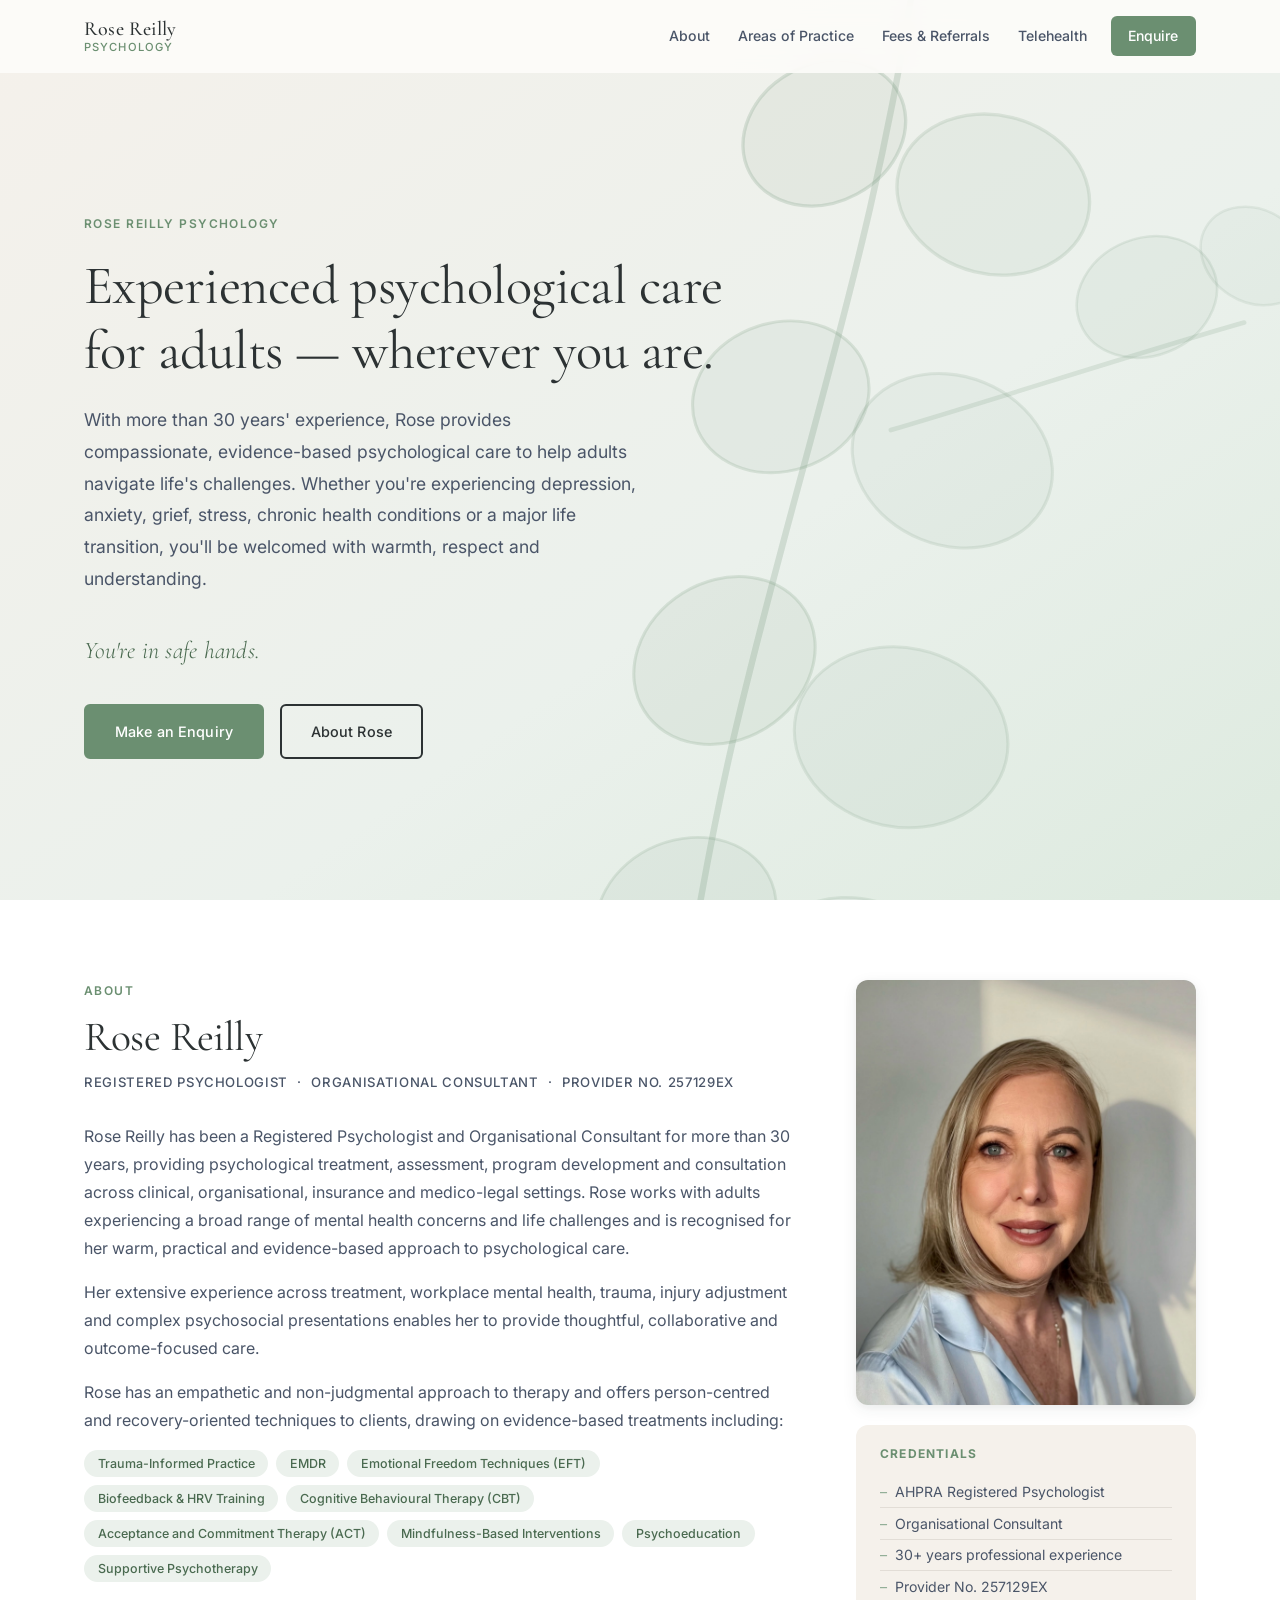
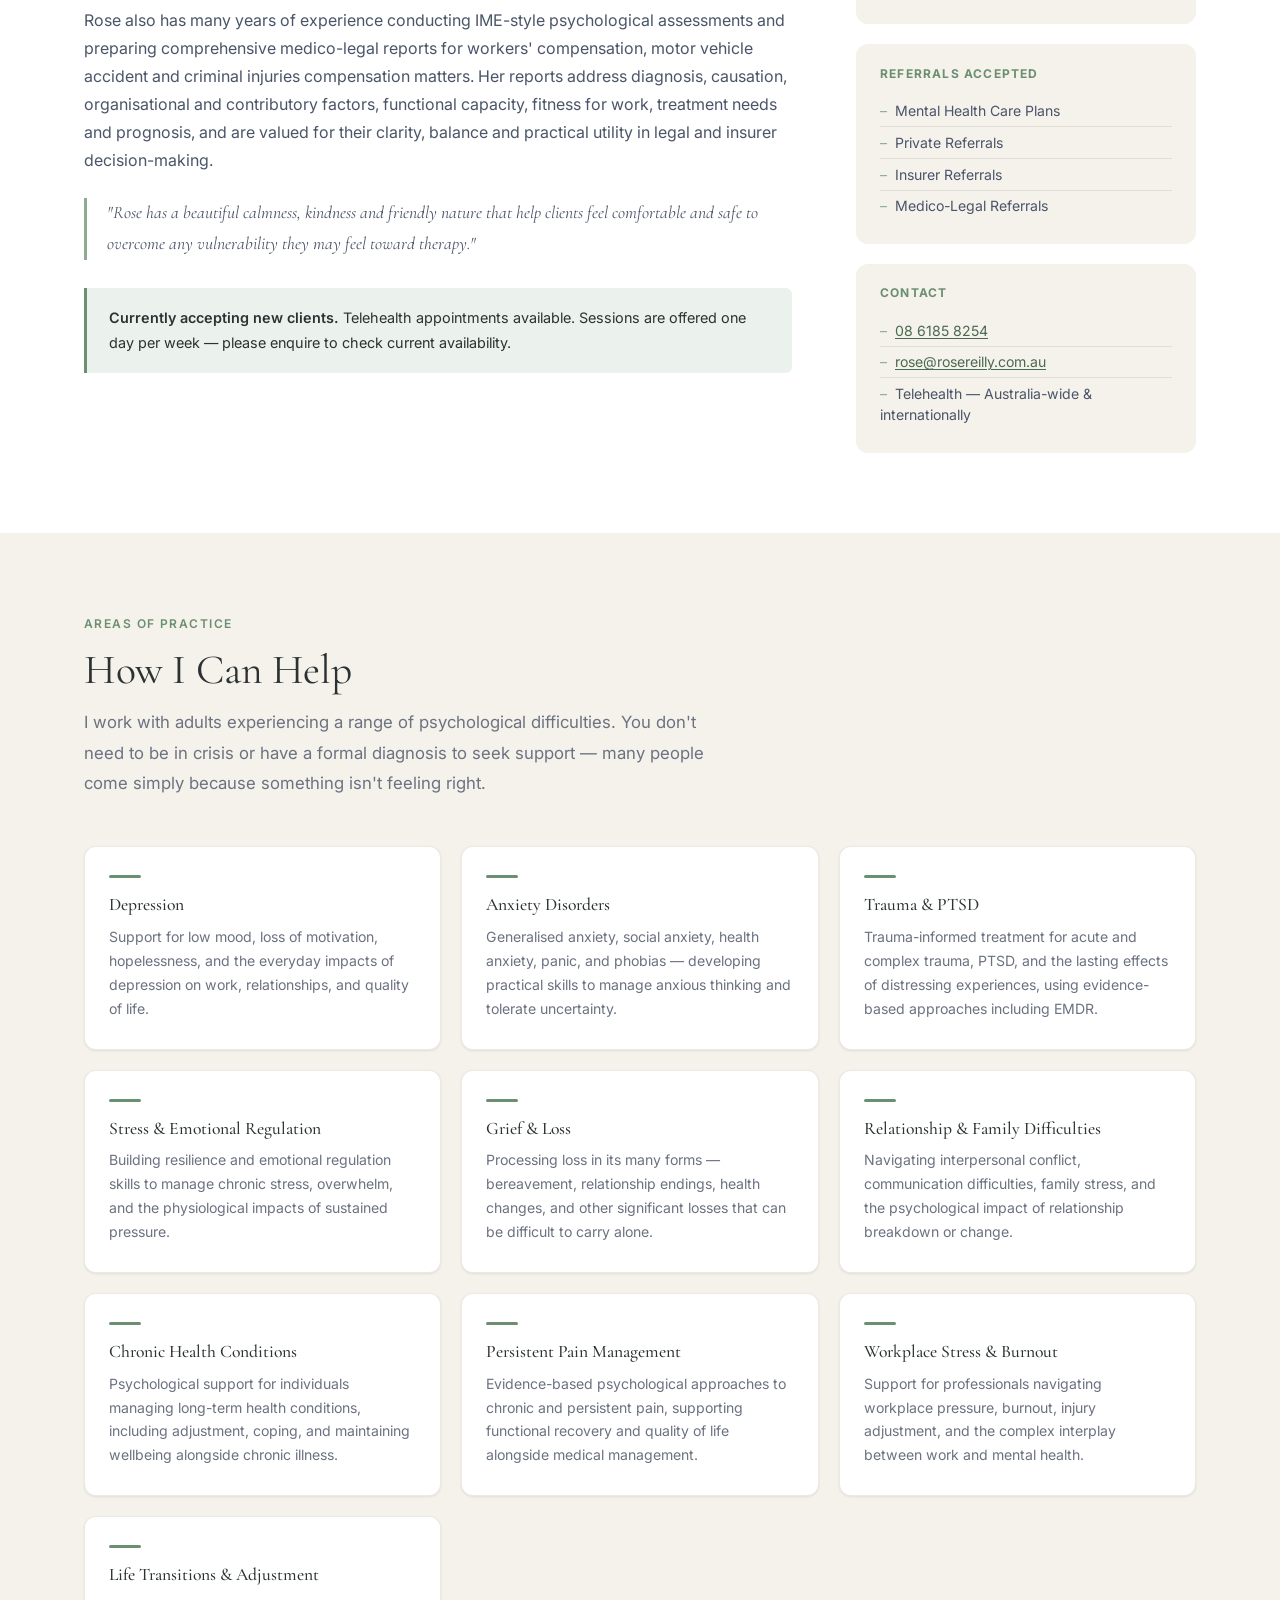
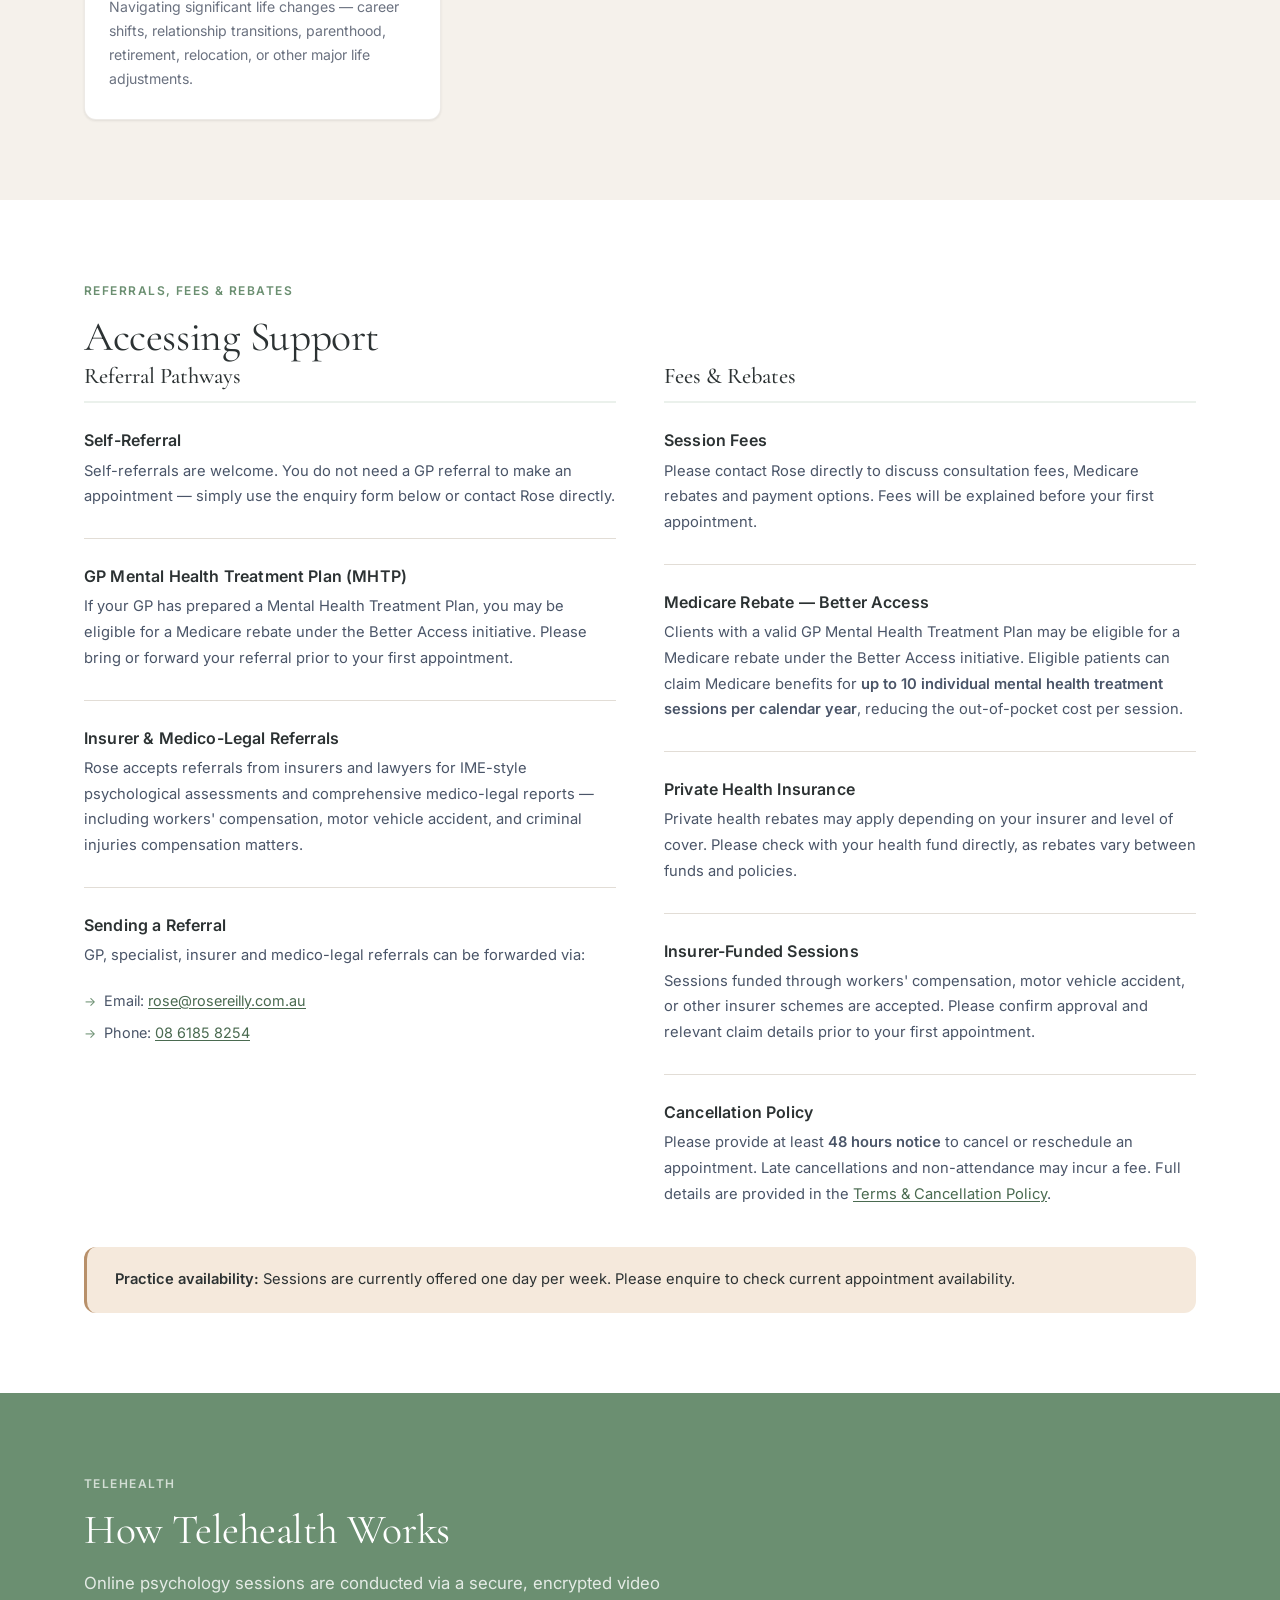
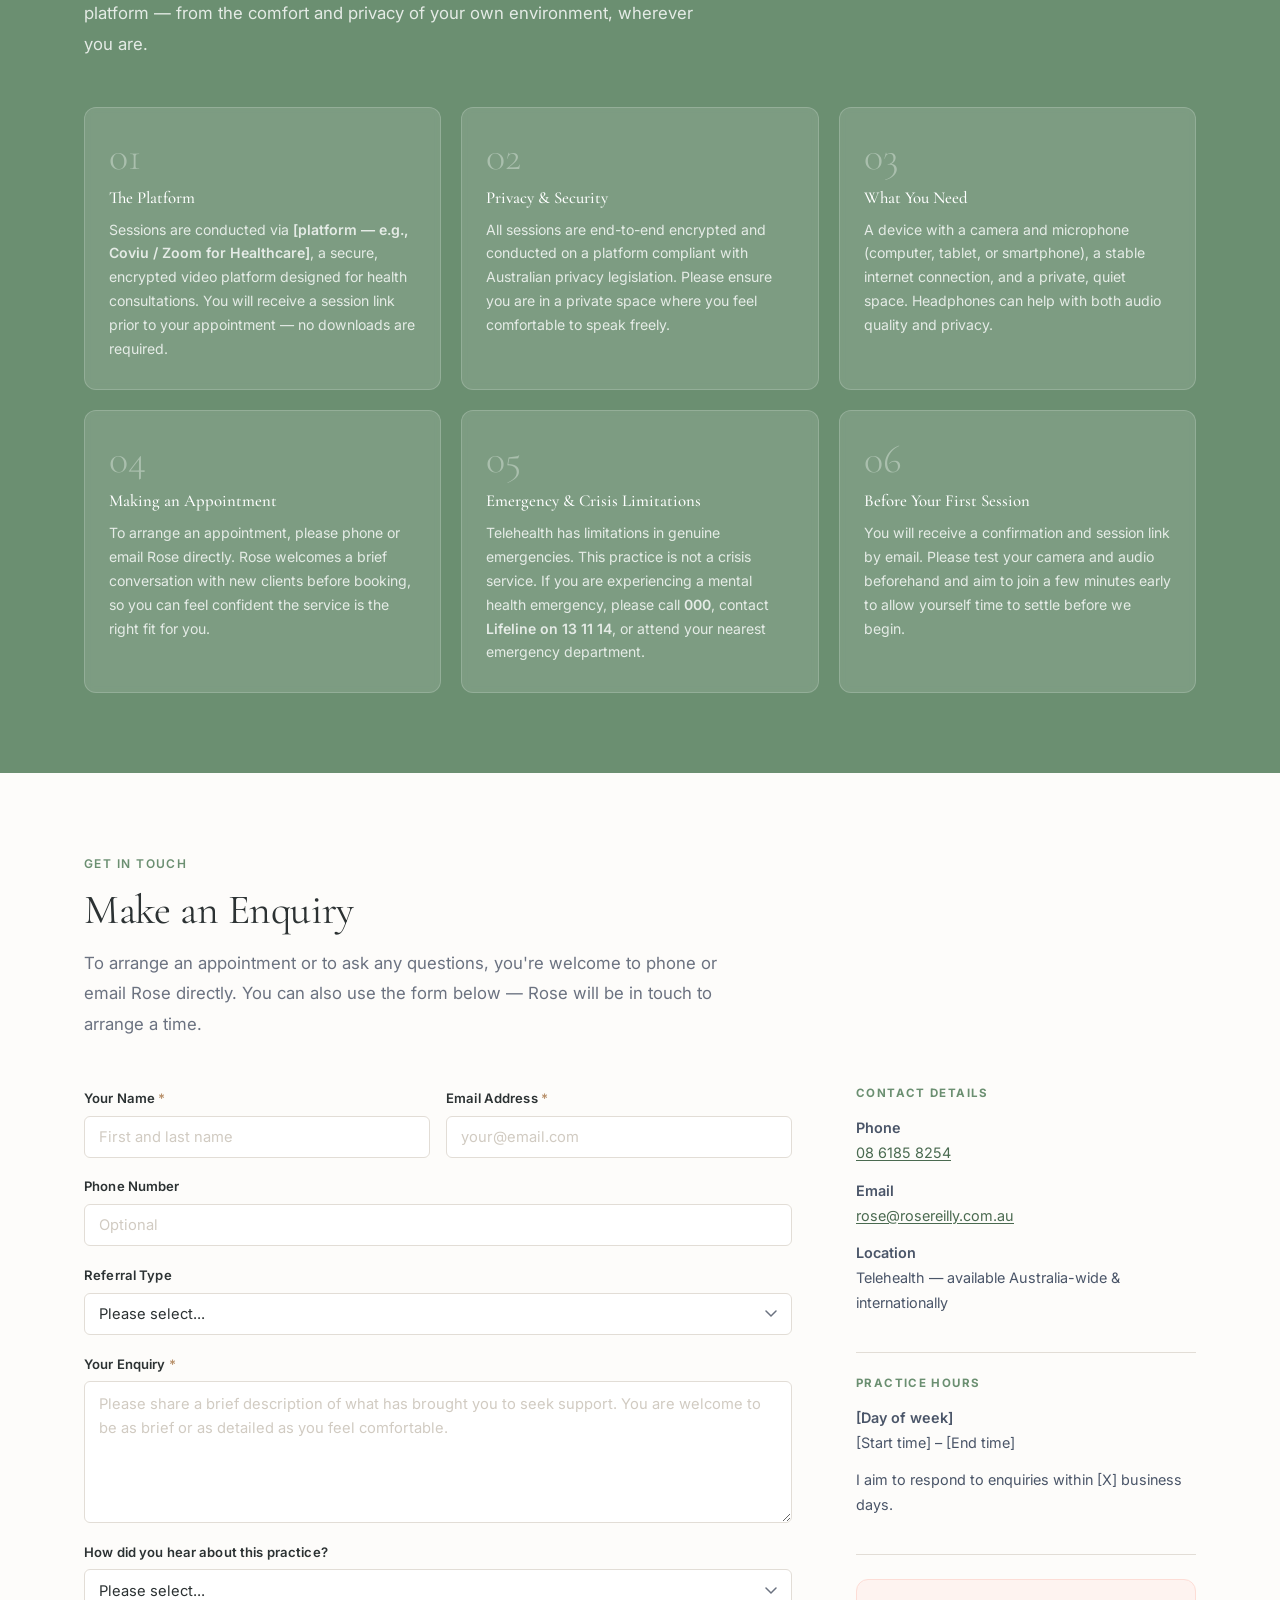
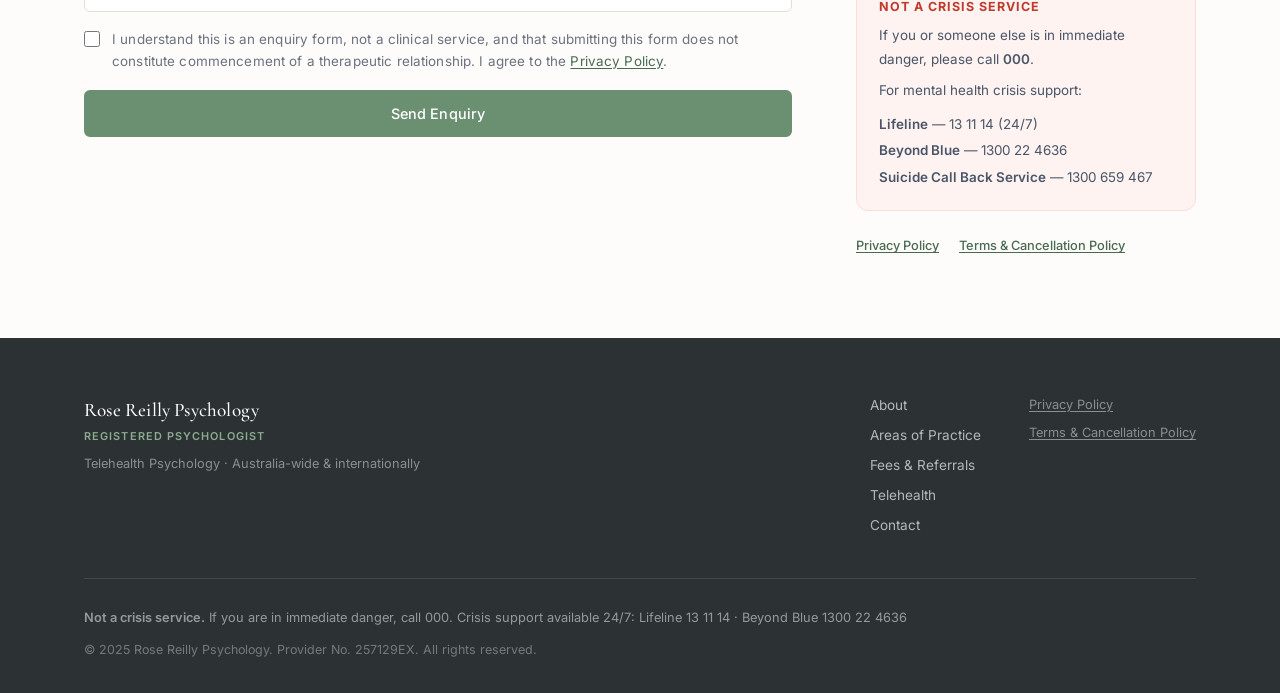
==== commit 655ed8ce: "Add botanical SVG illustration to hero section Replace stock telehealth photos with delicate eucalyp" ====
--- a/index.html
+++ b/index.html
@@ -39,15 +39,55 @@
         <!-- ===================== HERO ===================== -->
         <section class="hero" id="hero">
             <div class="hero-bg">
-                <div class="hero-circle hero-circle-1"></div>
-                <div class="hero-circle hero-circle-2"></div>
-                <div class="hero-circle hero-circle-3"></div>
-                <!-- Rotating slideshow — 3 themed illustrations at 30% opacity -->
-                <div class="hero-slideshow" id="heroSlideshow" aria-hidden="true">
-                    <img src="public/tele1.jpg" class="hero-slide is-active" alt="">
-                    <img src="public/tele2.jpg" class="hero-slide" alt="">
-                    <img src="public/tele3.png" class="hero-slide" alt="">
-                </div>
+                <!-- Botanical illustration — eucalyptus silver dollar branches -->
+                <svg class="hero-botanical" xmlns="http://www.w3.org/2000/svg" viewBox="0 0 500 700" fill="none" aria-hidden="true">
+                    <!-- Main stem, right side -->
+                    <path d="M 360 -30 C 345 90 310 185 285 295 C 268 370 258 455 242 560"
+                          stroke="rgba(107,143,113,0.22)" stroke-width="2.5" stroke-linecap="round"/>
+                    <!-- Leaf pairs: top cluster -->
+                    <ellipse cx="322" cy="52" rx="33" ry="27" transform="rotate(-28 322 52)"
+                             fill="rgba(107,143,113,0.09)" stroke="rgba(107,143,113,0.21)" stroke-width="1.3"/>
+                    <ellipse cx="388" cy="76" rx="38" ry="31" transform="rotate(14 388 76)"
+                             fill="rgba(107,143,113,0.07)" stroke="rgba(107,143,113,0.17)" stroke-width="1.3"/>
+                    <!-- Second pair -->
+                    <ellipse cx="305" cy="155" rx="35" ry="29" transform="rotate(-18 305 155)"
+                             fill="rgba(107,143,113,0.08)" stroke="rgba(107,143,113,0.19)" stroke-width="1.2"/>
+                    <ellipse cx="372" cy="180" rx="40" ry="33" transform="rotate(22 372 180)"
+                             fill="rgba(107,143,113,0.06)" stroke="rgba(107,143,113,0.15)" stroke-width="1.2"/>
+                    <!-- Side branch -->
+                    <path d="M 348 168 C 392 155 444 138 486 126"
+                          stroke="rgba(107,143,113,0.17)" stroke-width="1.8" stroke-linecap="round"/>
+                    <ellipse cx="448" cy="116" rx="28" ry="23" transform="rotate(-22 448 116)"
+                             fill="rgba(107,143,113,0.07)" stroke="rgba(107,143,113,0.14)" stroke-width="1"/>
+                    <ellipse cx="490" cy="100" rx="22" ry="18" transform="rotate(32 490 100)"
+                             fill="rgba(107,143,113,0.05)" stroke="rgba(107,143,113,0.12)" stroke-width="1"/>
+                    <!-- Third pair — mid section -->
+                    <ellipse cx="283" cy="258" rx="37" ry="31" transform="rotate(-32 283 258)"
+                             fill="rgba(107,143,113,0.09)" stroke="rgba(107,143,113,0.19)" stroke-width="1.2"/>
+                    <ellipse cx="352" cy="288" rx="42" ry="35" transform="rotate(12 352 288)"
+                             fill="rgba(107,143,113,0.07)" stroke="rgba(107,143,113,0.15)" stroke-width="1.2"/>
+                    <!-- Fourth pair -->
+                    <ellipse cx="268" cy="358" rx="36" ry="30" transform="rotate(-22 268 358)"
+                             fill="rgba(107,143,113,0.08)" stroke="rgba(107,143,113,0.17)" stroke-width="1.1"/>
+                    <ellipse cx="334" cy="384" rx="39" ry="33" transform="rotate(16 334 384)"
+                             fill="rgba(107,143,113,0.06)" stroke="rgba(107,143,113,0.14)" stroke-width="1.1"/>
+                    <!-- Lower, sparser -->
+                    <ellipse cx="255" cy="455" rx="34" ry="28" transform="rotate(-26 255 455)"
+                             fill="rgba(107,143,113,0.07)" stroke="rgba(107,143,113,0.15)" stroke-width="1"/>
+                    <ellipse cx="316" cy="478" rx="37" ry="30" transform="rotate(9 316 478)"
+                             fill="rgba(107,143,113,0.05)" stroke="rgba(107,143,113,0.12)" stroke-width="1"/>
+                </svg>
+                <!-- Accent: a few leaves bottom-left for balance -->
+                <svg class="hero-botanical-accent" xmlns="http://www.w3.org/2000/svg" viewBox="0 0 260 220" fill="none" aria-hidden="true">
+                    <path d="M 30 220 C 50 170 80 130 110 80"
+                          stroke="rgba(107,143,113,0.16)" stroke-width="2" stroke-linecap="round"/>
+                    <ellipse cx="62" cy="178" rx="28" ry="22" transform="rotate(30 62 178)"
+                             fill="rgba(107,143,113,0.07)" stroke="rgba(107,143,113,0.14)" stroke-width="1.1"/>
+                    <ellipse cx="94" cy="136" rx="32" ry="26" transform="rotate(-15 94 136)"
+                             fill="rgba(107,143,113,0.08)" stroke="rgba(107,143,113,0.16)" stroke-width="1.1"/>
+                    <ellipse cx="118" cy="90" rx="26" ry="21" transform="rotate(25 118 90)"
+                             fill="rgba(107,143,113,0.06)" stroke="rgba(107,143,113,0.13)" stroke-width="1"/>
+                </svg>
             </div>
             <div class="hero-content">
                 <span class="eyebrow">Rose Reilly Psychology</span>
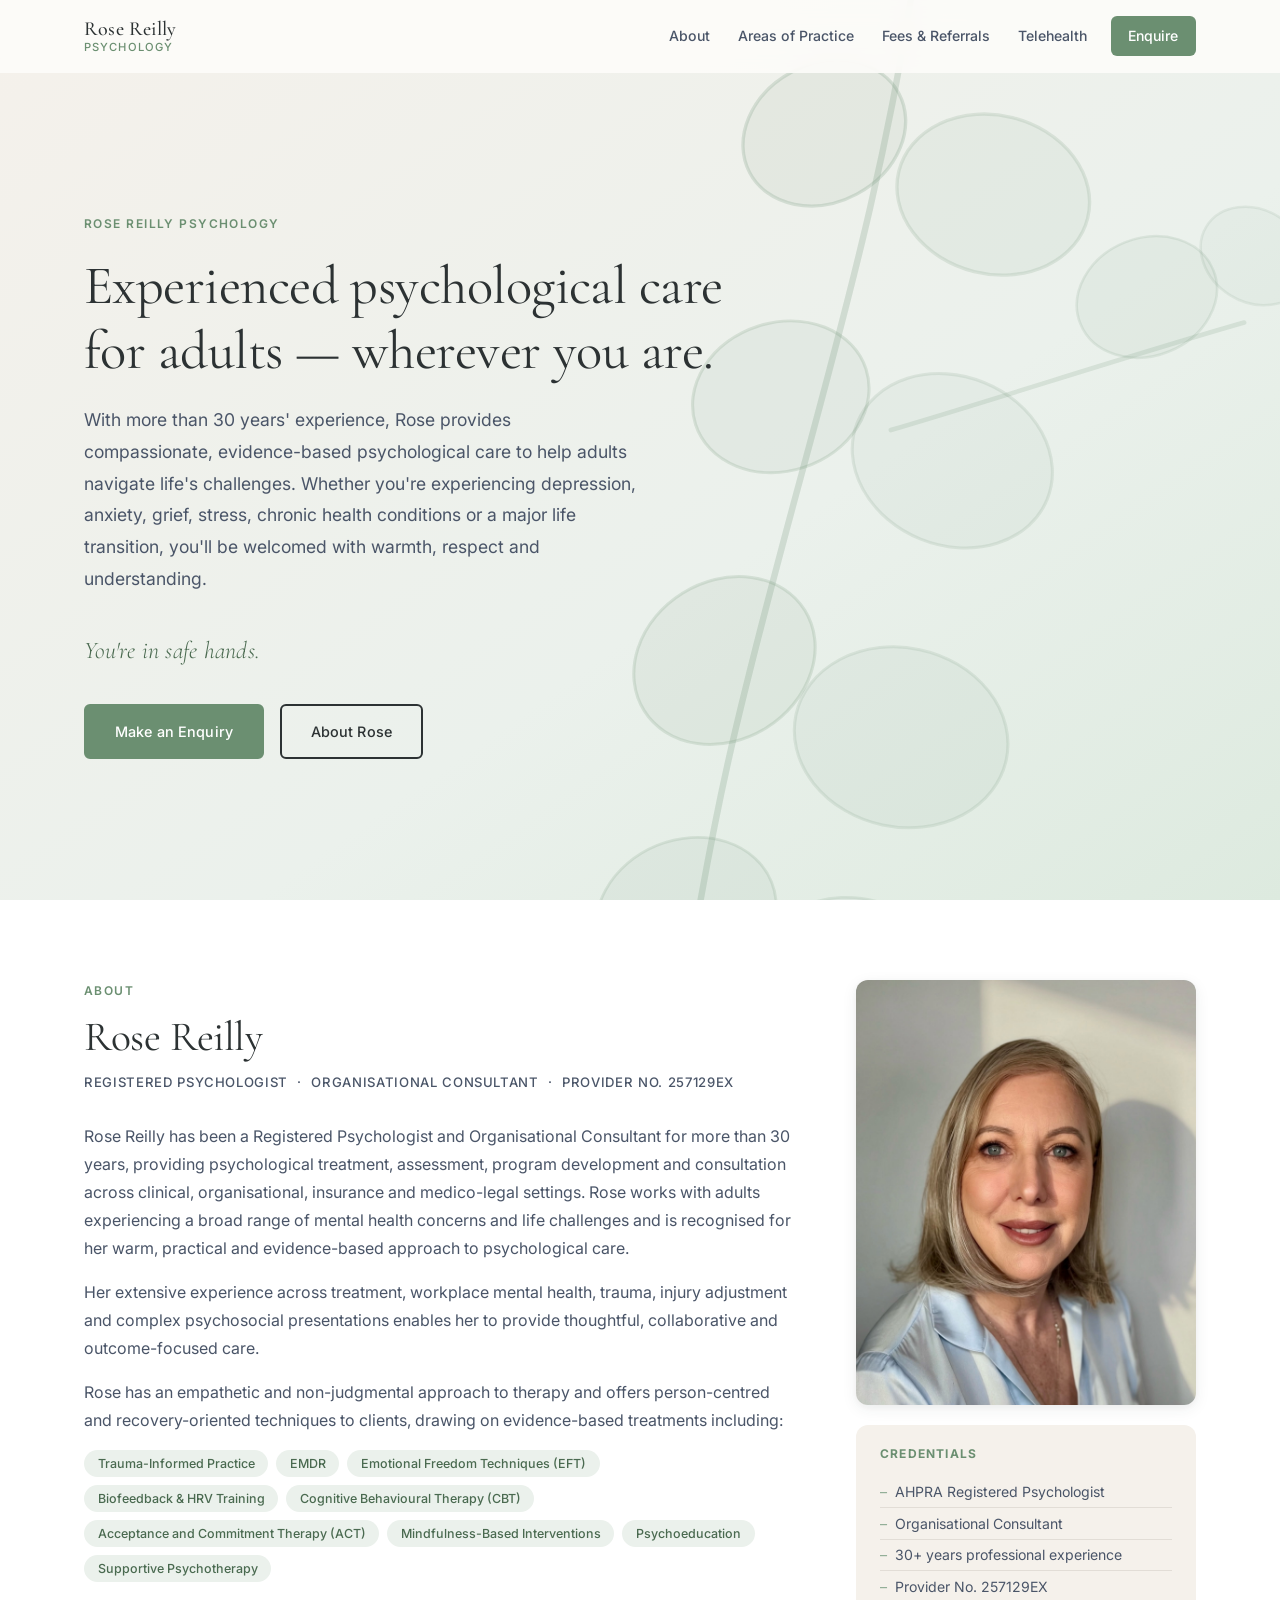
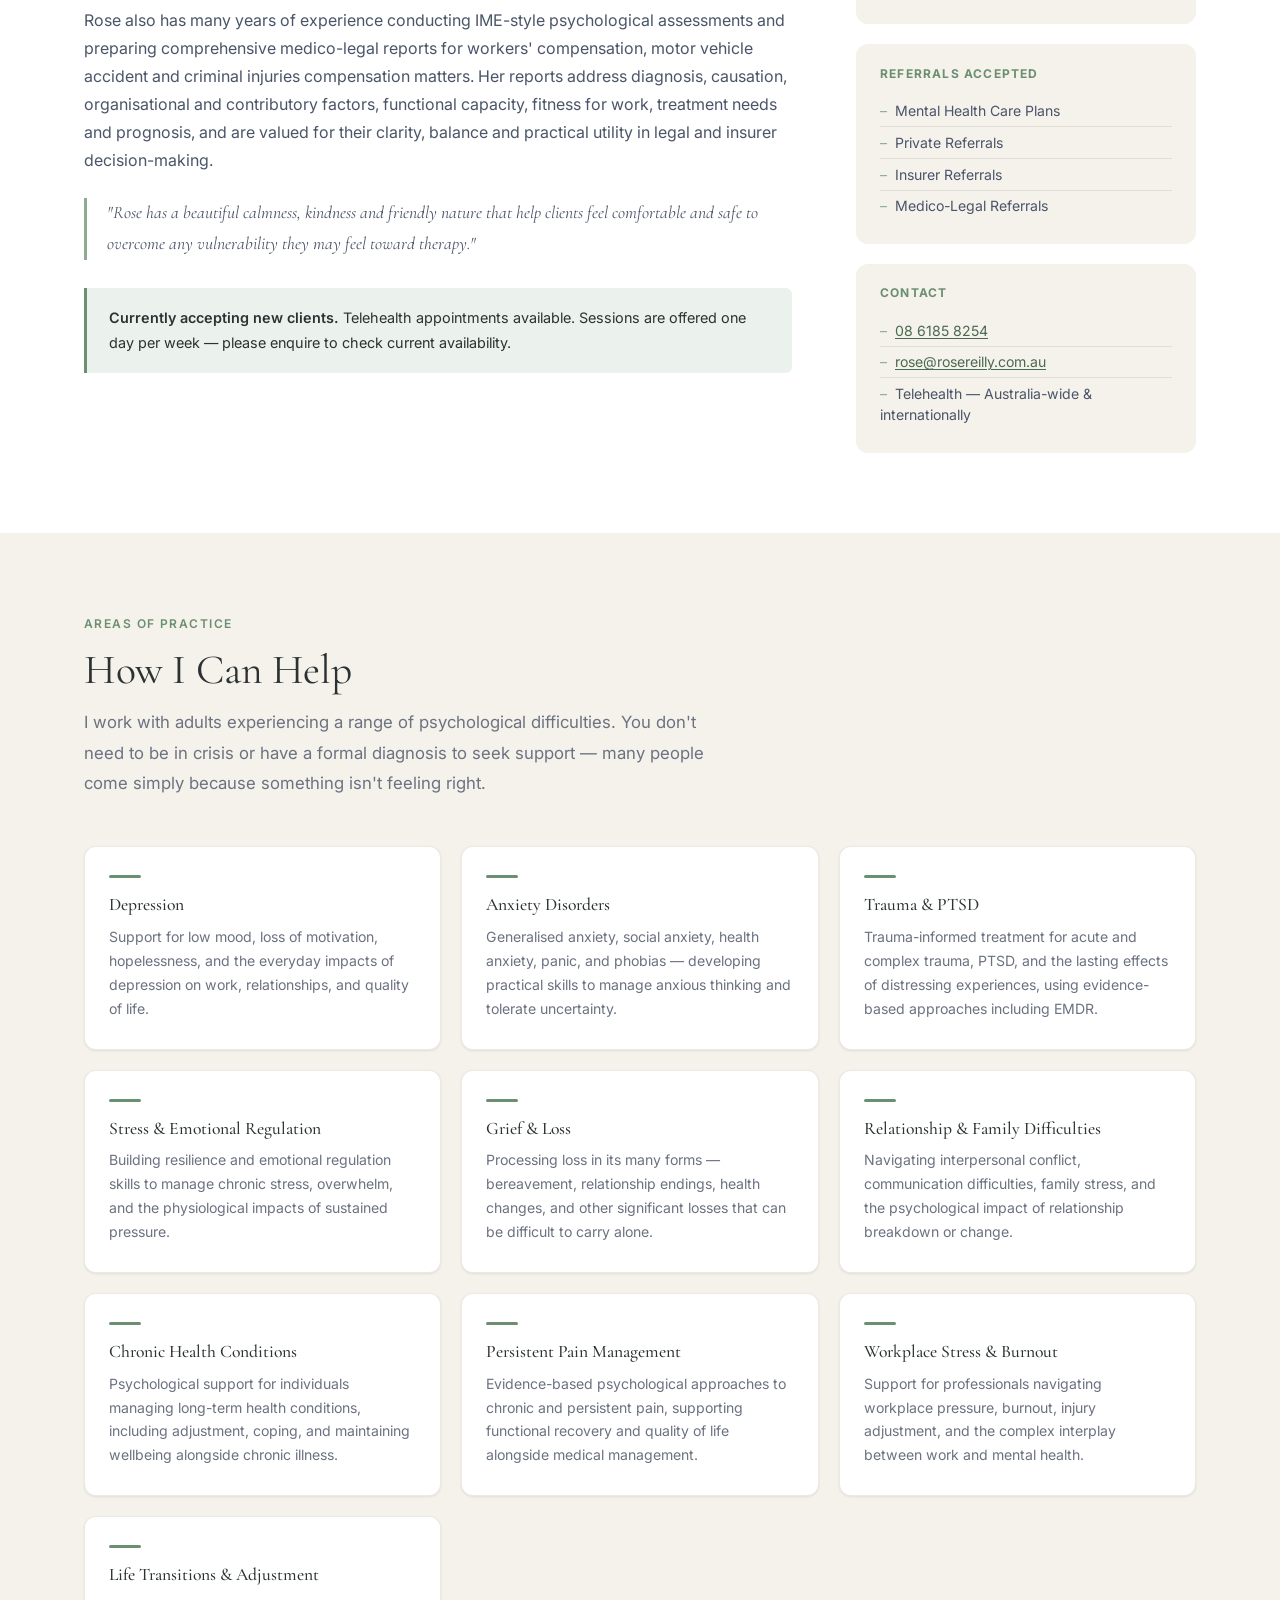
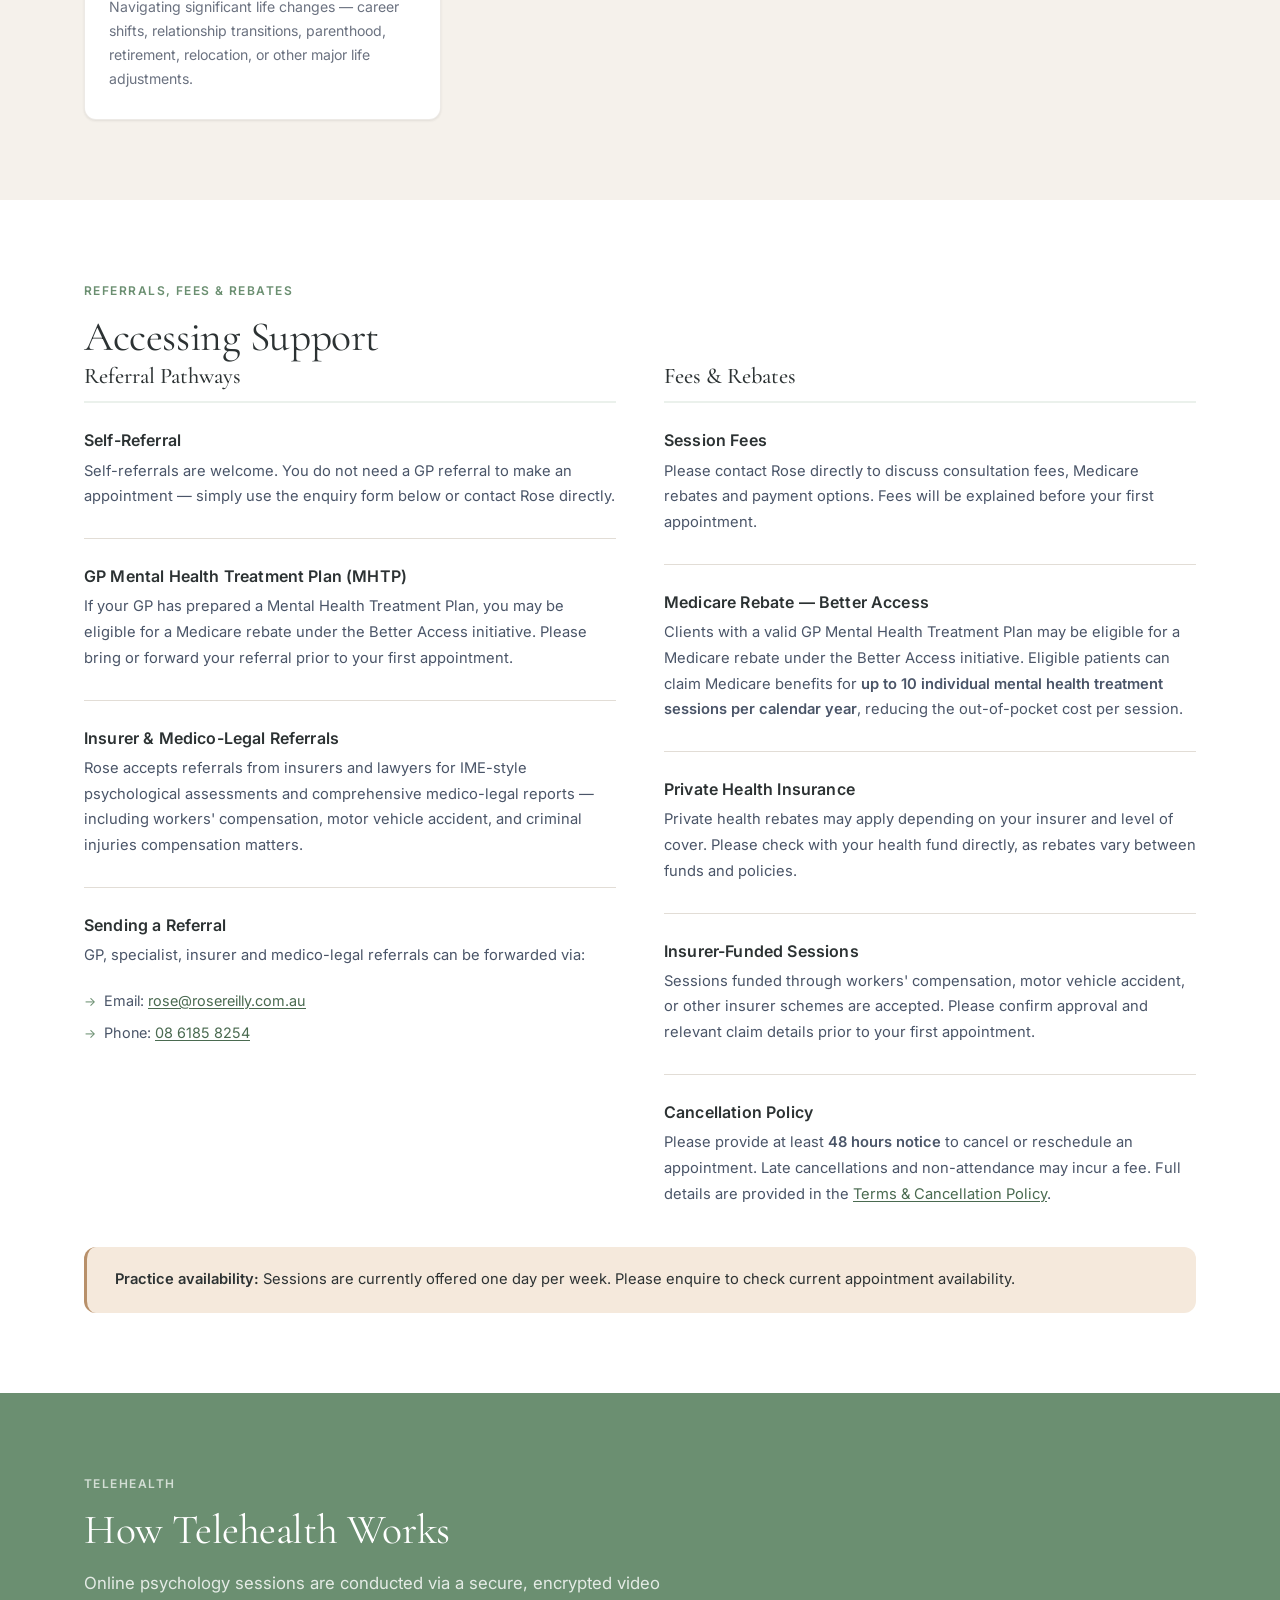
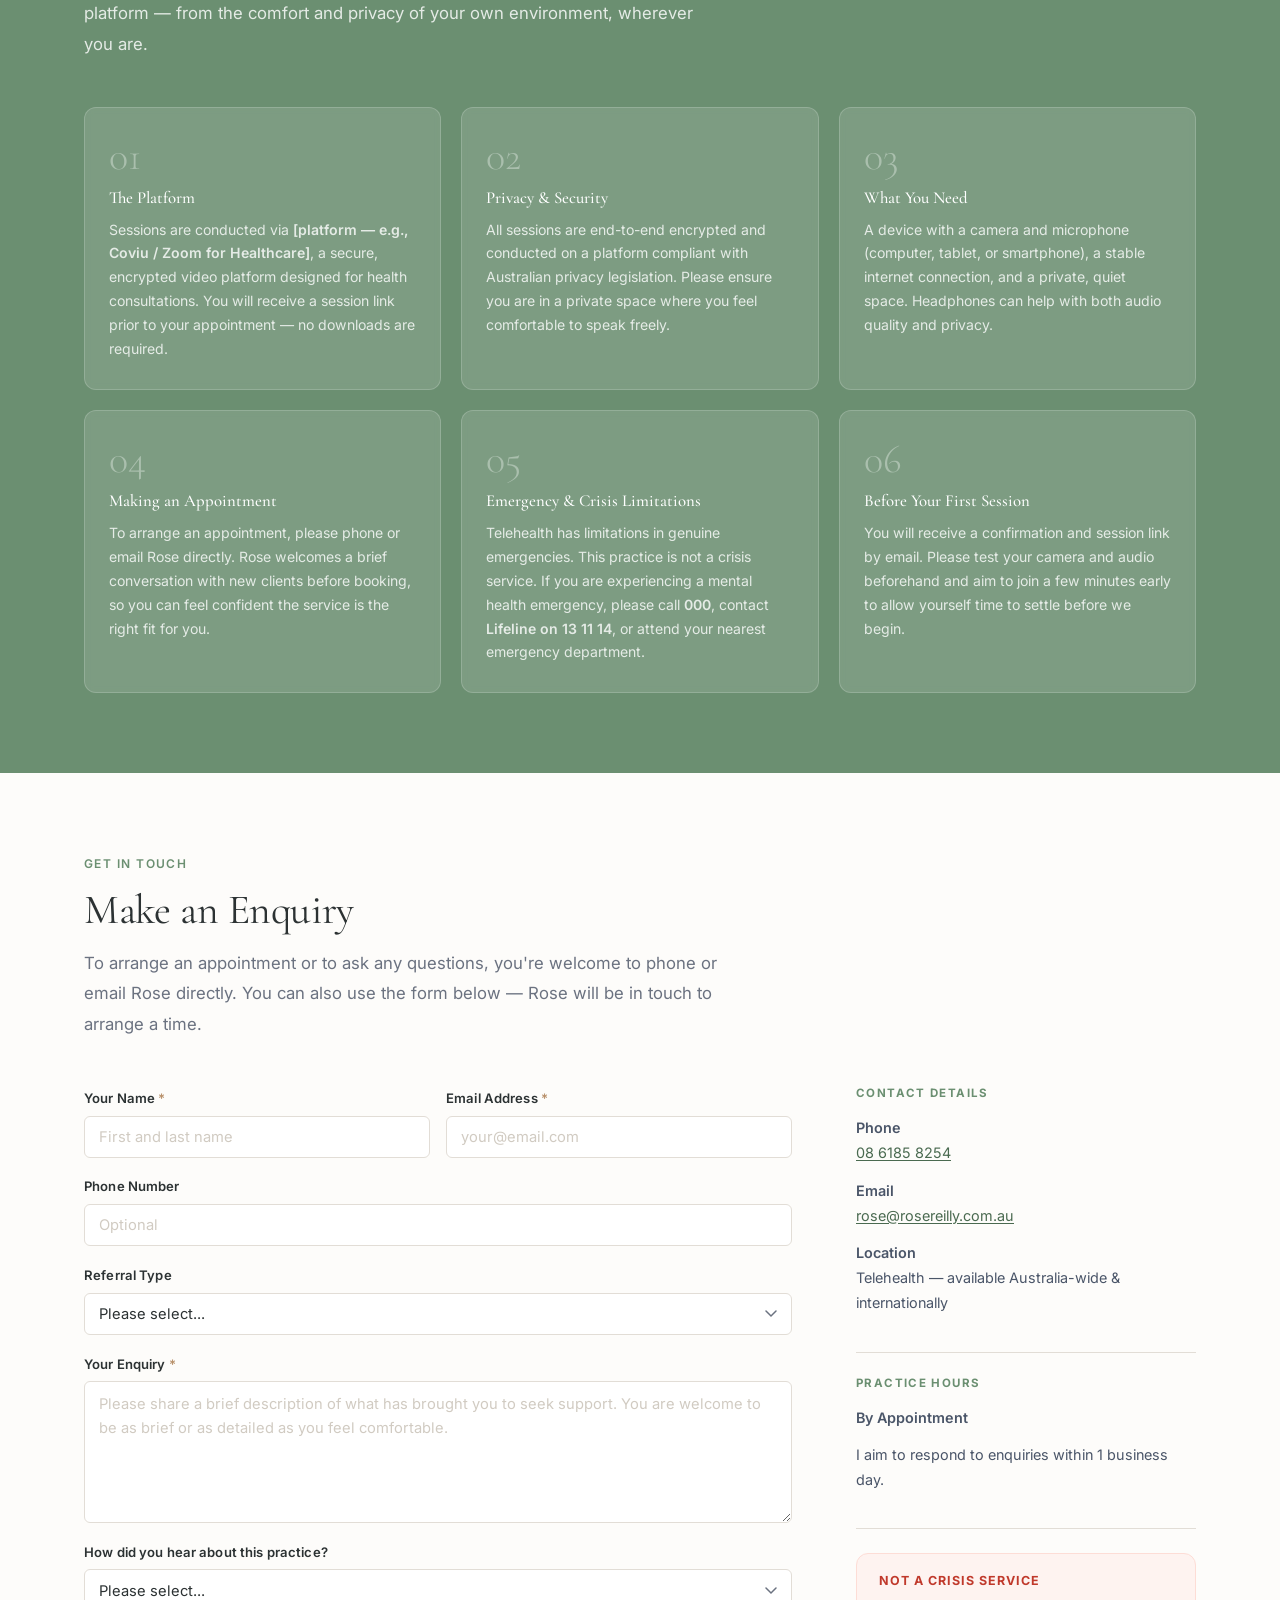
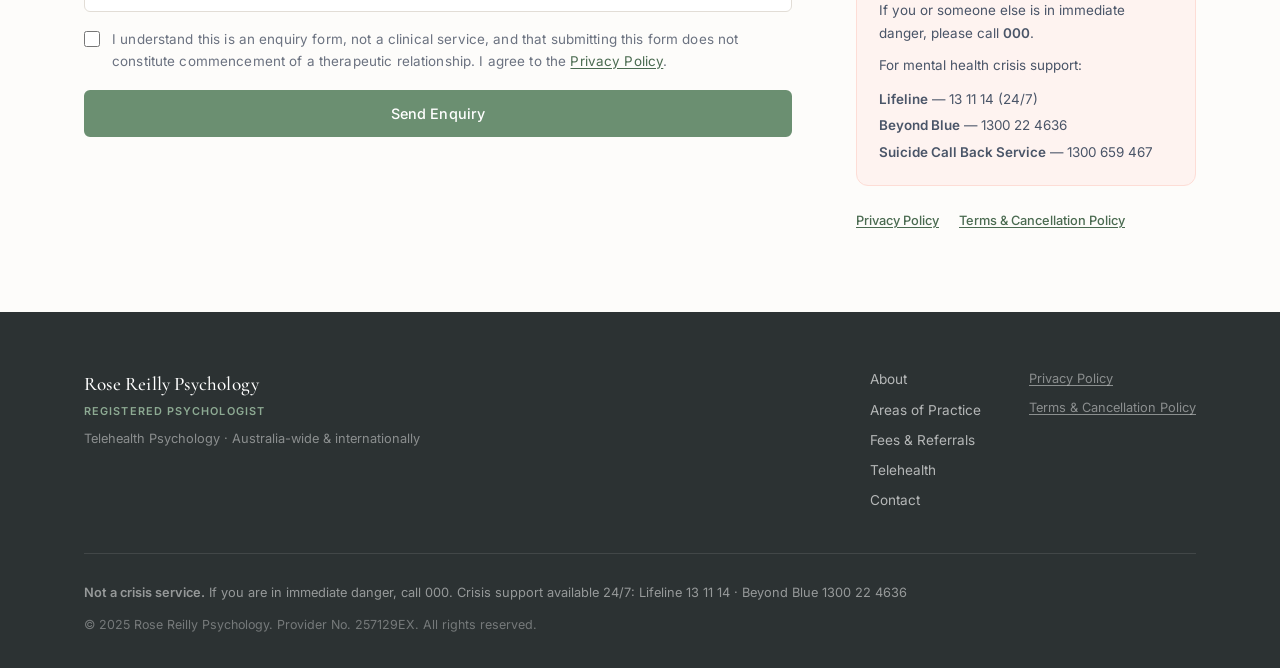
==== commit 07147c17: "Update Practice Hours to By Appointment with 1 business day response time Co-Authored-By: Claude Son" ====
--- a/index.html
+++ b/index.html
@@ -424,8 +424,8 @@
 
                         <div class="contact-detail-block">
                             <h3>Practice Hours</h3>
-                            <p><strong>[Day of week]</strong><br>[Start time] &ndash; [End time]</p>
-                            <p class="small-note">I aim to respond to enquiries within [X] business days.</p>
+                            <p><strong>By Appointment</strong></p>
+                            <p class="small-note">I aim to respond to enquiries within 1 business day.</p>
                         </div>
 
                         <div class="crisis-box">
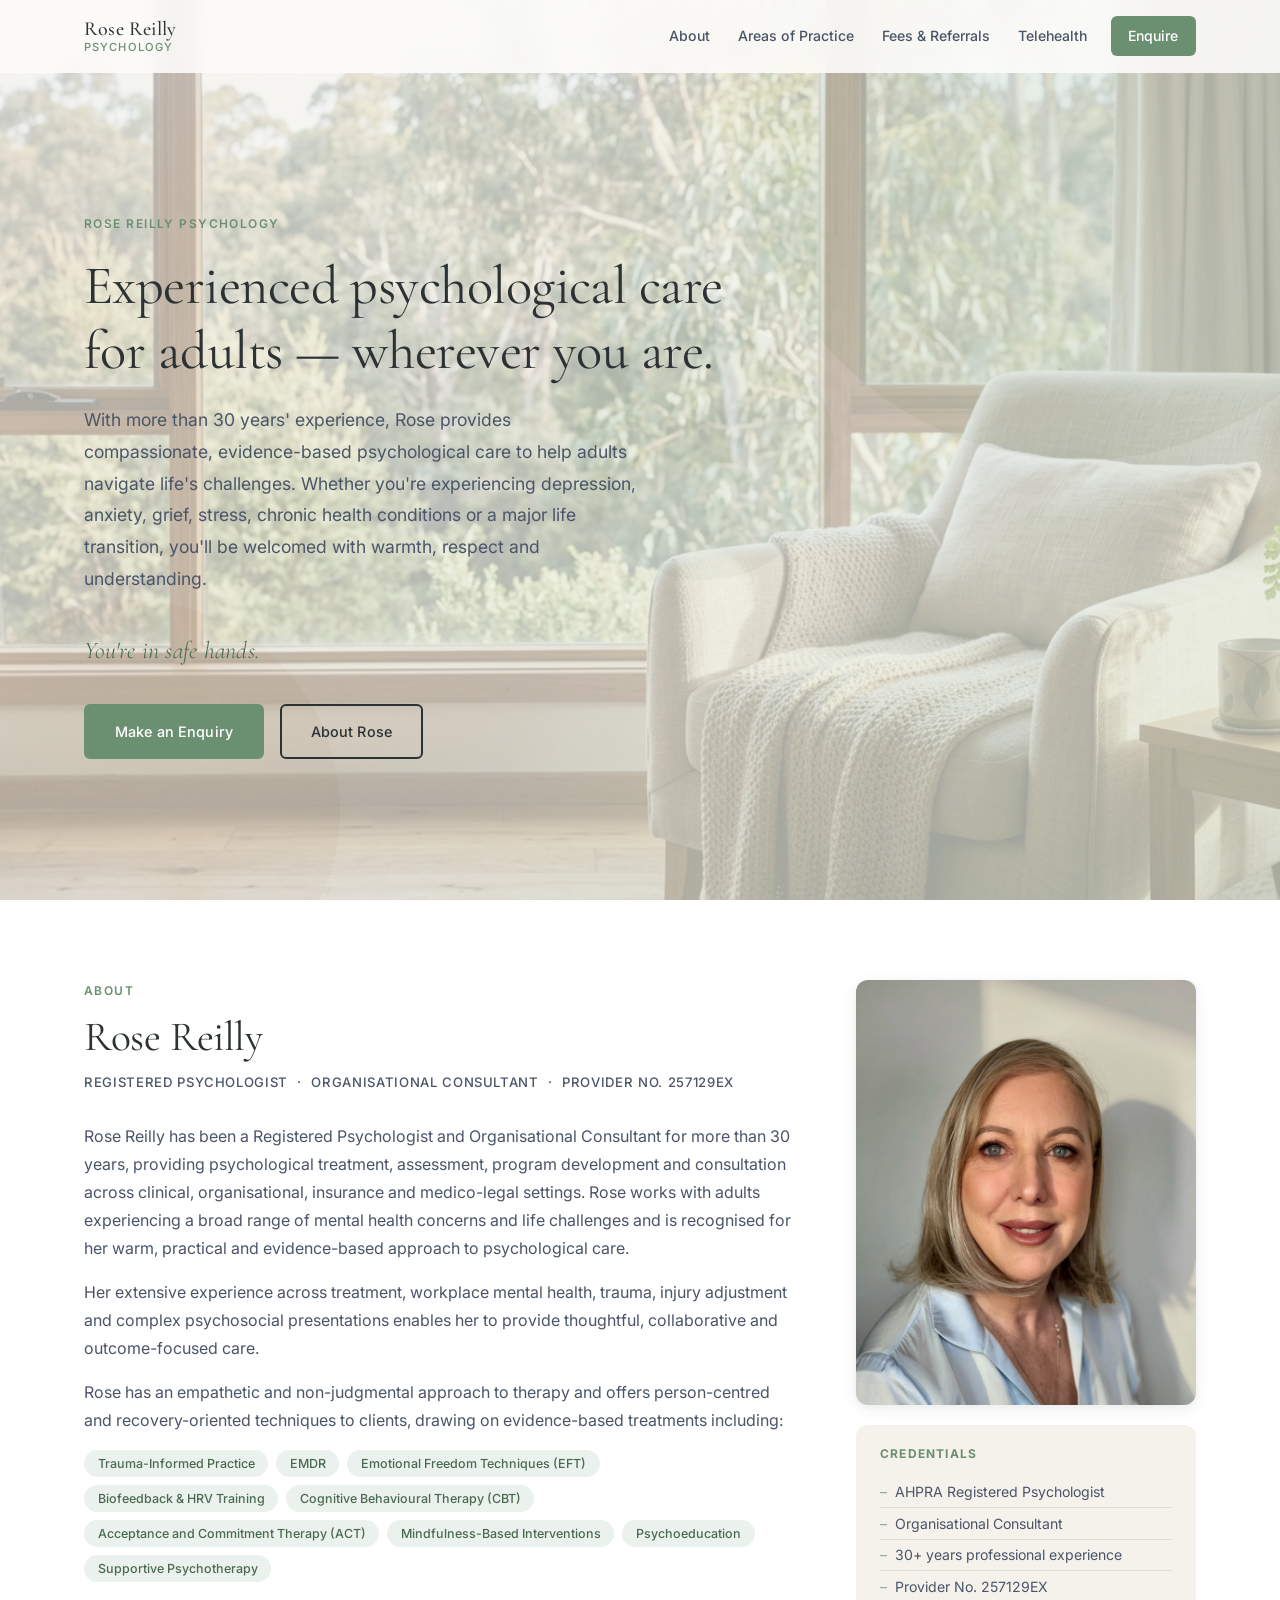
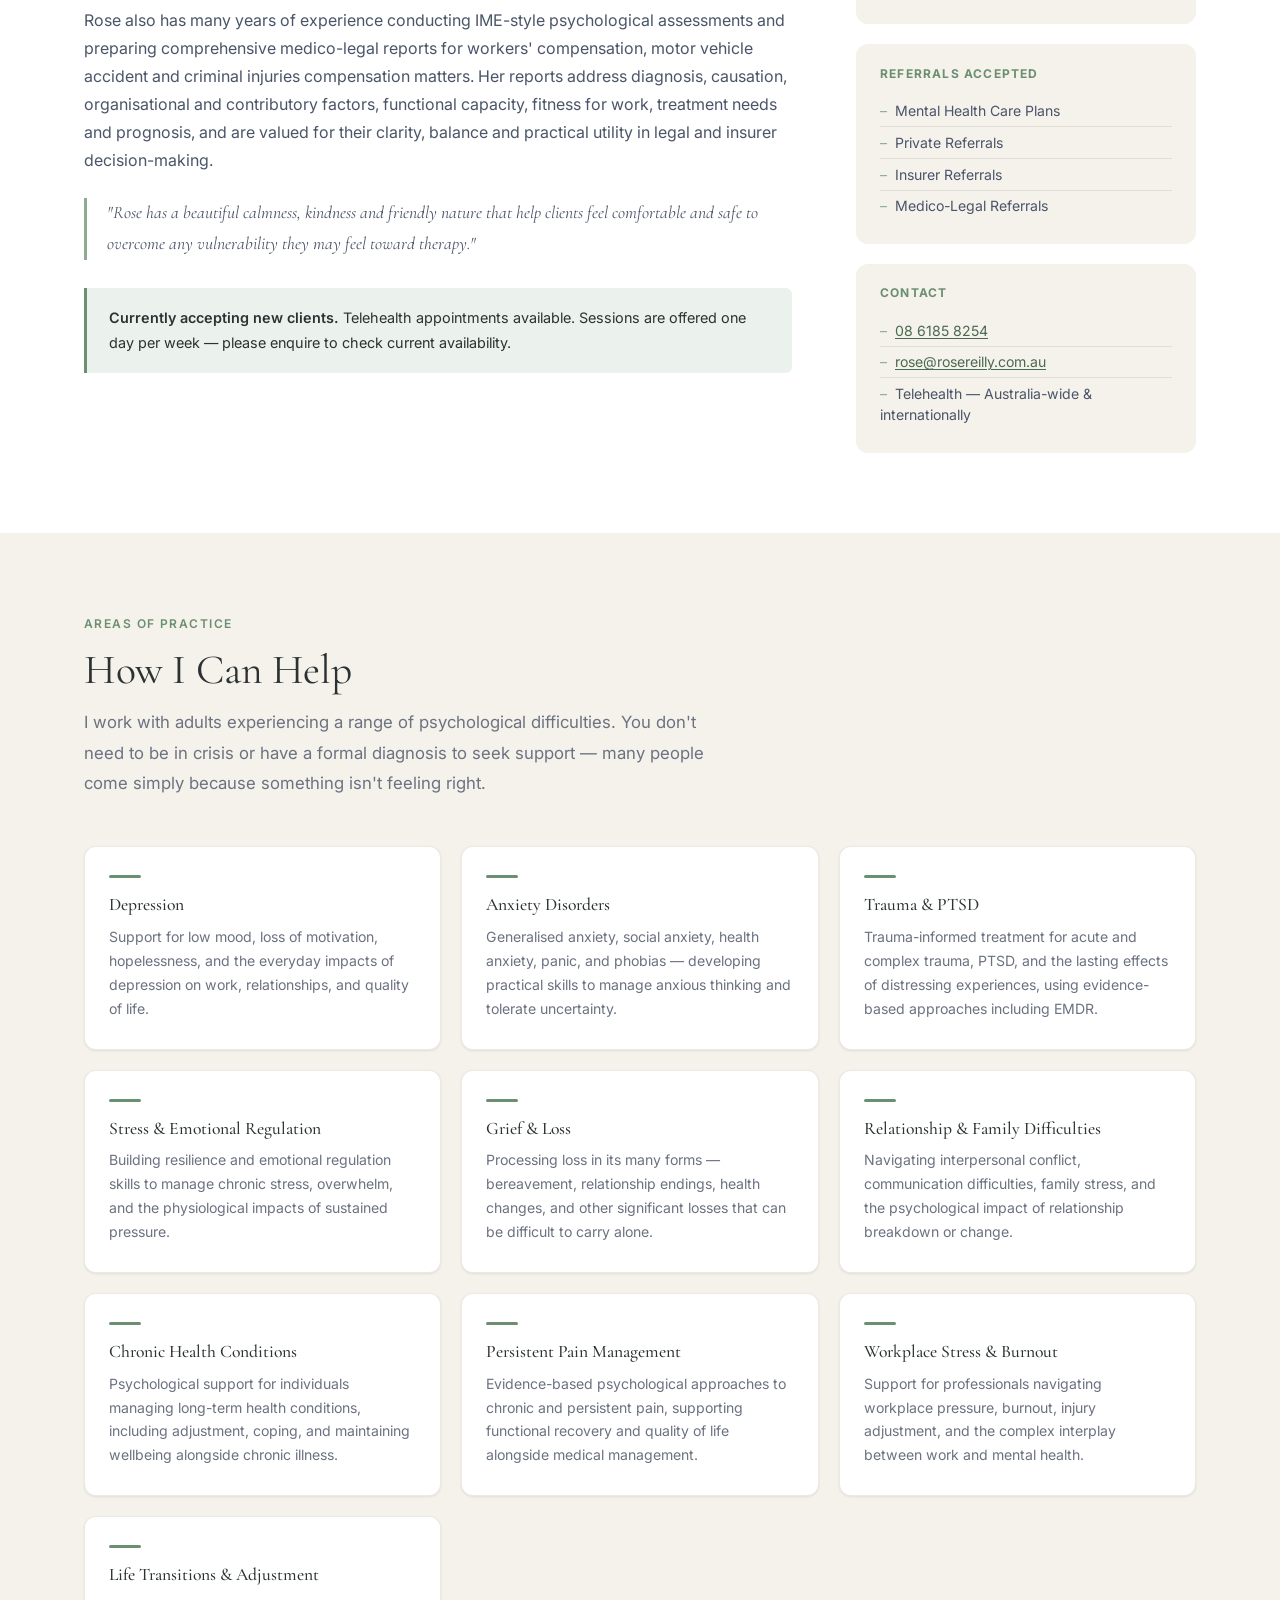
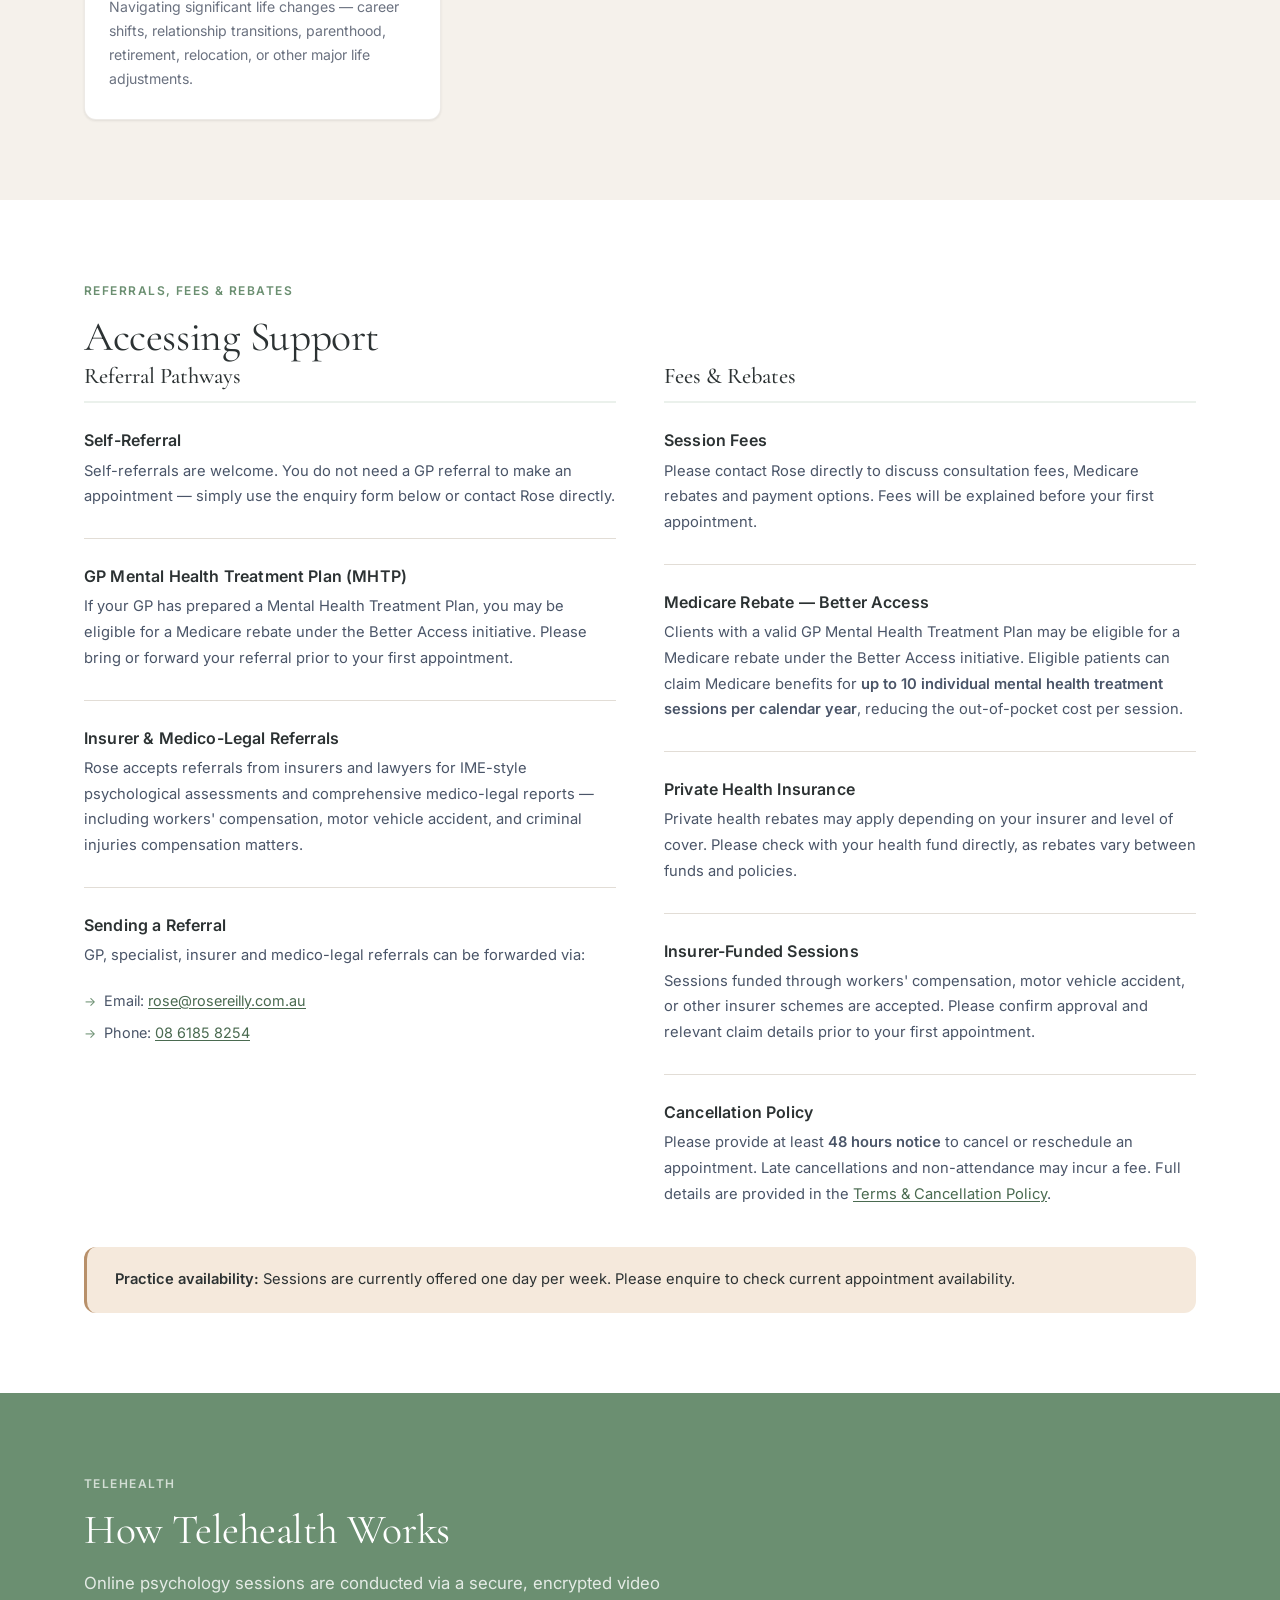
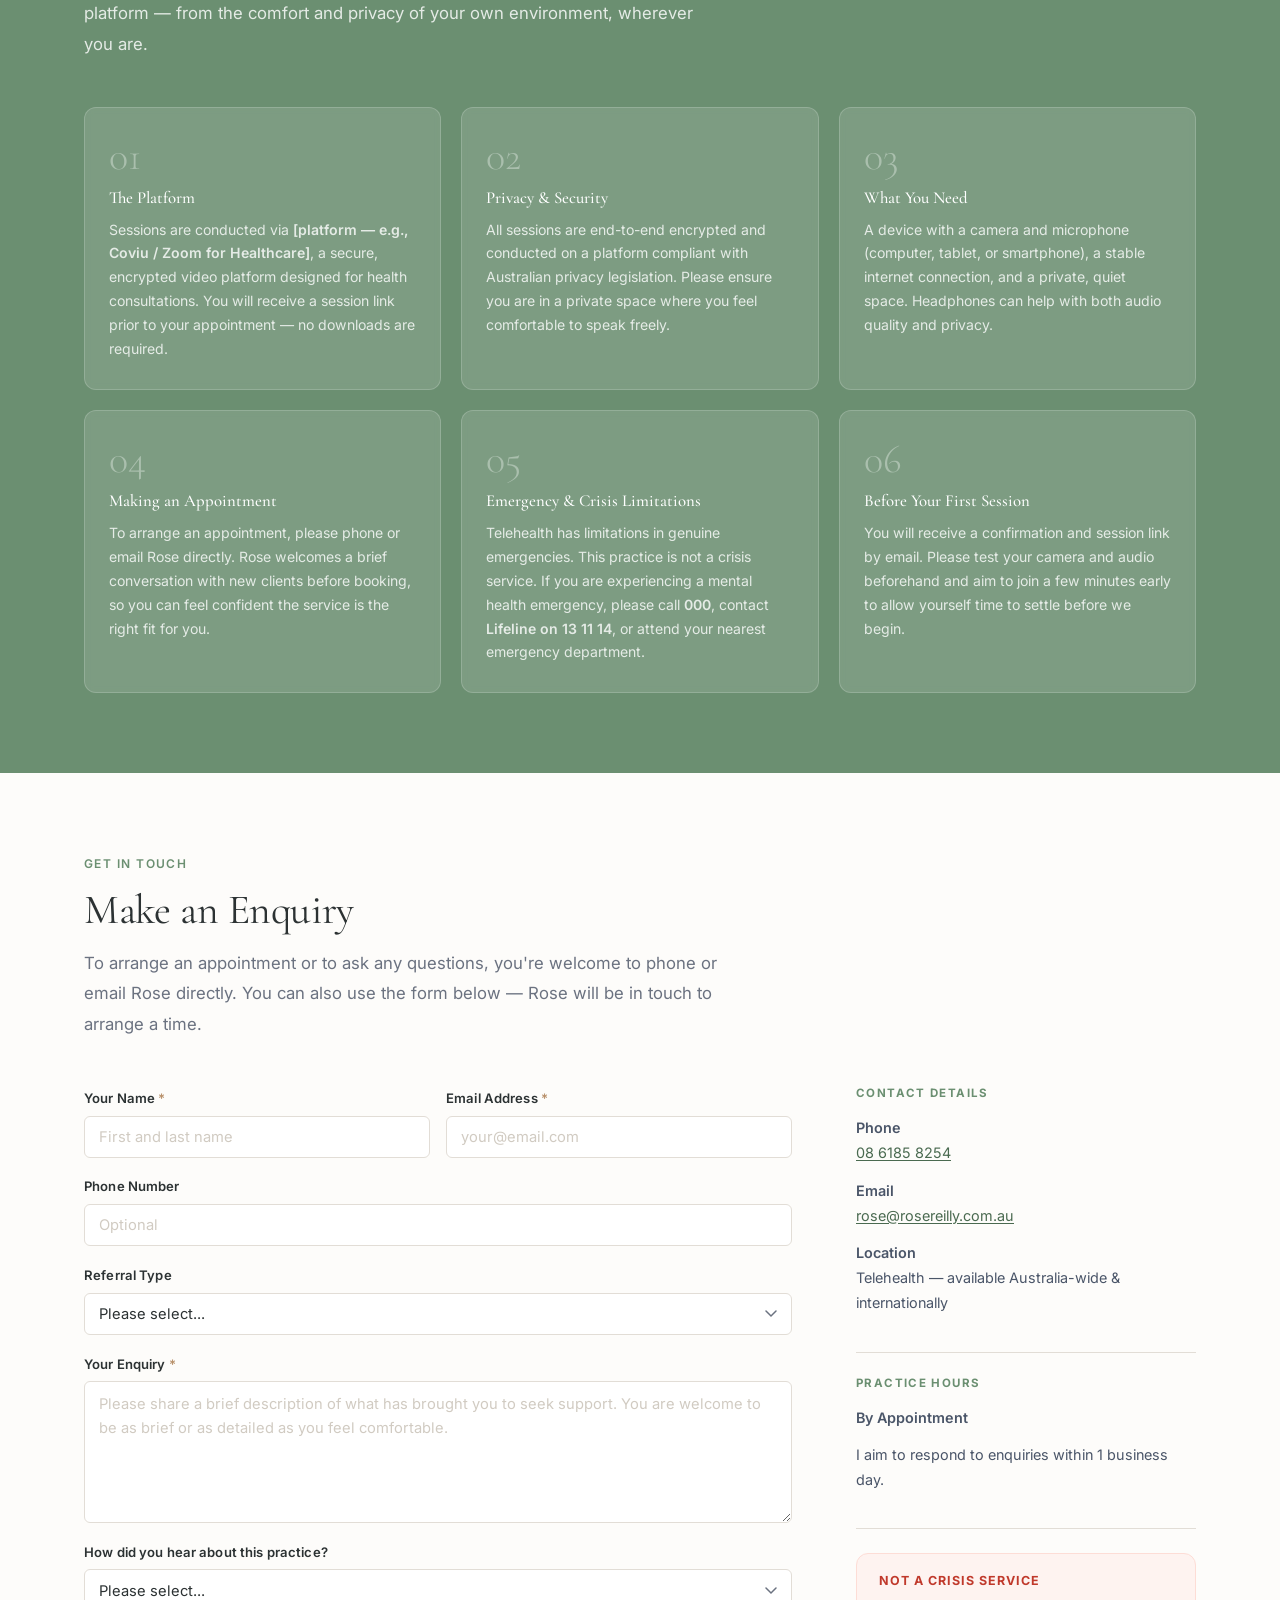
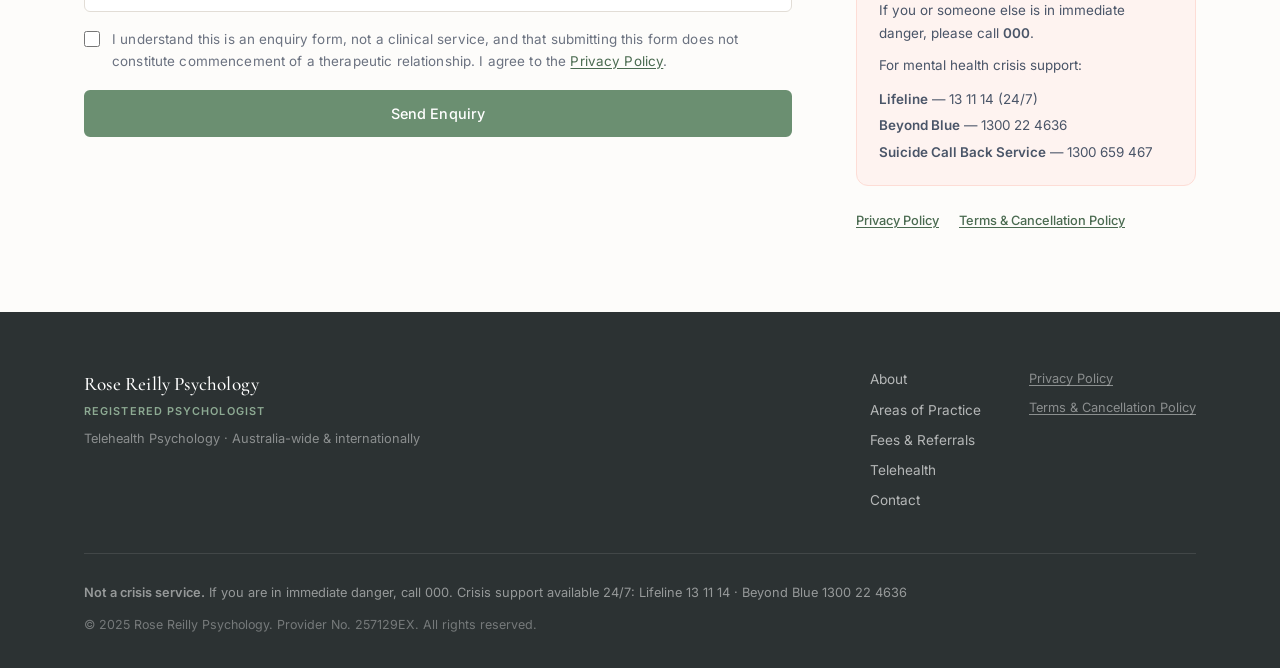
==== commit 15c90b51: "Restore hero slideshow with uploaded images Reverts the botanical SVG replacement — brings back tele" ====
--- a/index.html
+++ b/index.html
@@ -39,55 +39,14 @@
         <!-- ===================== HERO ===================== -->
         <section class="hero" id="hero">
             <div class="hero-bg">
-                <!-- Botanical illustration — eucalyptus silver dollar branches -->
-                <svg class="hero-botanical" xmlns="http://www.w3.org/2000/svg" viewBox="0 0 500 700" fill="none" aria-hidden="true">
-                    <!-- Main stem, right side -->
-                    <path d="M 360 -30 C 345 90 310 185 285 295 C 268 370 258 455 242 560"
-                          stroke="rgba(107,143,113,0.22)" stroke-width="2.5" stroke-linecap="round"/>
-                    <!-- Leaf pairs: top cluster -->
-                    <ellipse cx="322" cy="52" rx="33" ry="27" transform="rotate(-28 322 52)"
-                             fill="rgba(107,143,113,0.09)" stroke="rgba(107,143,113,0.21)" stroke-width="1.3"/>
-                    <ellipse cx="388" cy="76" rx="38" ry="31" transform="rotate(14 388 76)"
-                             fill="rgba(107,143,113,0.07)" stroke="rgba(107,143,113,0.17)" stroke-width="1.3"/>
-                    <!-- Second pair -->
-                    <ellipse cx="305" cy="155" rx="35" ry="29" transform="rotate(-18 305 155)"
-                             fill="rgba(107,143,113,0.08)" stroke="rgba(107,143,113,0.19)" stroke-width="1.2"/>
-                    <ellipse cx="372" cy="180" rx="40" ry="33" transform="rotate(22 372 180)"
-                             fill="rgba(107,143,113,0.06)" stroke="rgba(107,143,113,0.15)" stroke-width="1.2"/>
-                    <!-- Side branch -->
-                    <path d="M 348 168 C 392 155 444 138 486 126"
-                          stroke="rgba(107,143,113,0.17)" stroke-width="1.8" stroke-linecap="round"/>
-                    <ellipse cx="448" cy="116" rx="28" ry="23" transform="rotate(-22 448 116)"
-                             fill="rgba(107,143,113,0.07)" stroke="rgba(107,143,113,0.14)" stroke-width="1"/>
-                    <ellipse cx="490" cy="100" rx="22" ry="18" transform="rotate(32 490 100)"
-                             fill="rgba(107,143,113,0.05)" stroke="rgba(107,143,113,0.12)" stroke-width="1"/>
-                    <!-- Third pair — mid section -->
-                    <ellipse cx="283" cy="258" rx="37" ry="31" transform="rotate(-32 283 258)"
-                             fill="rgba(107,143,113,0.09)" stroke="rgba(107,143,113,0.19)" stroke-width="1.2"/>
-                    <ellipse cx="352" cy="288" rx="42" ry="35" transform="rotate(12 352 288)"
-                             fill="rgba(107,143,113,0.07)" stroke="rgba(107,143,113,0.15)" stroke-width="1.2"/>
-                    <!-- Fourth pair -->
-                    <ellipse cx="268" cy="358" rx="36" ry="30" transform="rotate(-22 268 358)"
-                             fill="rgba(107,143,113,0.08)" stroke="rgba(107,143,113,0.17)" stroke-width="1.1"/>
-                    <ellipse cx="334" cy="384" rx="39" ry="33" transform="rotate(16 334 384)"
-                             fill="rgba(107,143,113,0.06)" stroke="rgba(107,143,113,0.14)" stroke-width="1.1"/>
-                    <!-- Lower, sparser -->
-                    <ellipse cx="255" cy="455" rx="34" ry="28" transform="rotate(-26 255 455)"
-                             fill="rgba(107,143,113,0.07)" stroke="rgba(107,143,113,0.15)" stroke-width="1"/>
-                    <ellipse cx="316" cy="478" rx="37" ry="30" transform="rotate(9 316 478)"
-                             fill="rgba(107,143,113,0.05)" stroke="rgba(107,143,113,0.12)" stroke-width="1"/>
-                </svg>
-                <!-- Accent: a few leaves bottom-left for balance -->
-                <svg class="hero-botanical-accent" xmlns="http://www.w3.org/2000/svg" viewBox="0 0 260 220" fill="none" aria-hidden="true">
-                    <path d="M 30 220 C 50 170 80 130 110 80"
-                          stroke="rgba(107,143,113,0.16)" stroke-width="2" stroke-linecap="round"/>
-                    <ellipse cx="62" cy="178" rx="28" ry="22" transform="rotate(30 62 178)"
-                             fill="rgba(107,143,113,0.07)" stroke="rgba(107,143,113,0.14)" stroke-width="1.1"/>
-                    <ellipse cx="94" cy="136" rx="32" ry="26" transform="rotate(-15 94 136)"
-                             fill="rgba(107,143,113,0.08)" stroke="rgba(107,143,113,0.16)" stroke-width="1.1"/>
-                    <ellipse cx="118" cy="90" rx="26" ry="21" transform="rotate(25 118 90)"
-                             fill="rgba(107,143,113,0.06)" stroke="rgba(107,143,113,0.13)" stroke-width="1"/>
-                </svg>
+                <div class="hero-circle hero-circle-1"></div>
+                <div class="hero-circle hero-circle-2"></div>
+                <div class="hero-circle hero-circle-3"></div>
+                <div class="hero-slideshow" id="heroSlideshow" aria-hidden="true">
+                    <img src="public/tele1.jpg" class="hero-slide is-active" alt="">
+                    <img src="public/tele2.jpg" class="hero-slide" alt="">
+                    <img src="public/tele3.png" class="hero-slide" alt="">
+                </div>
             </div>
             <div class="hero-content">
                 <span class="eyebrow">Rose Reilly Psychology</span>
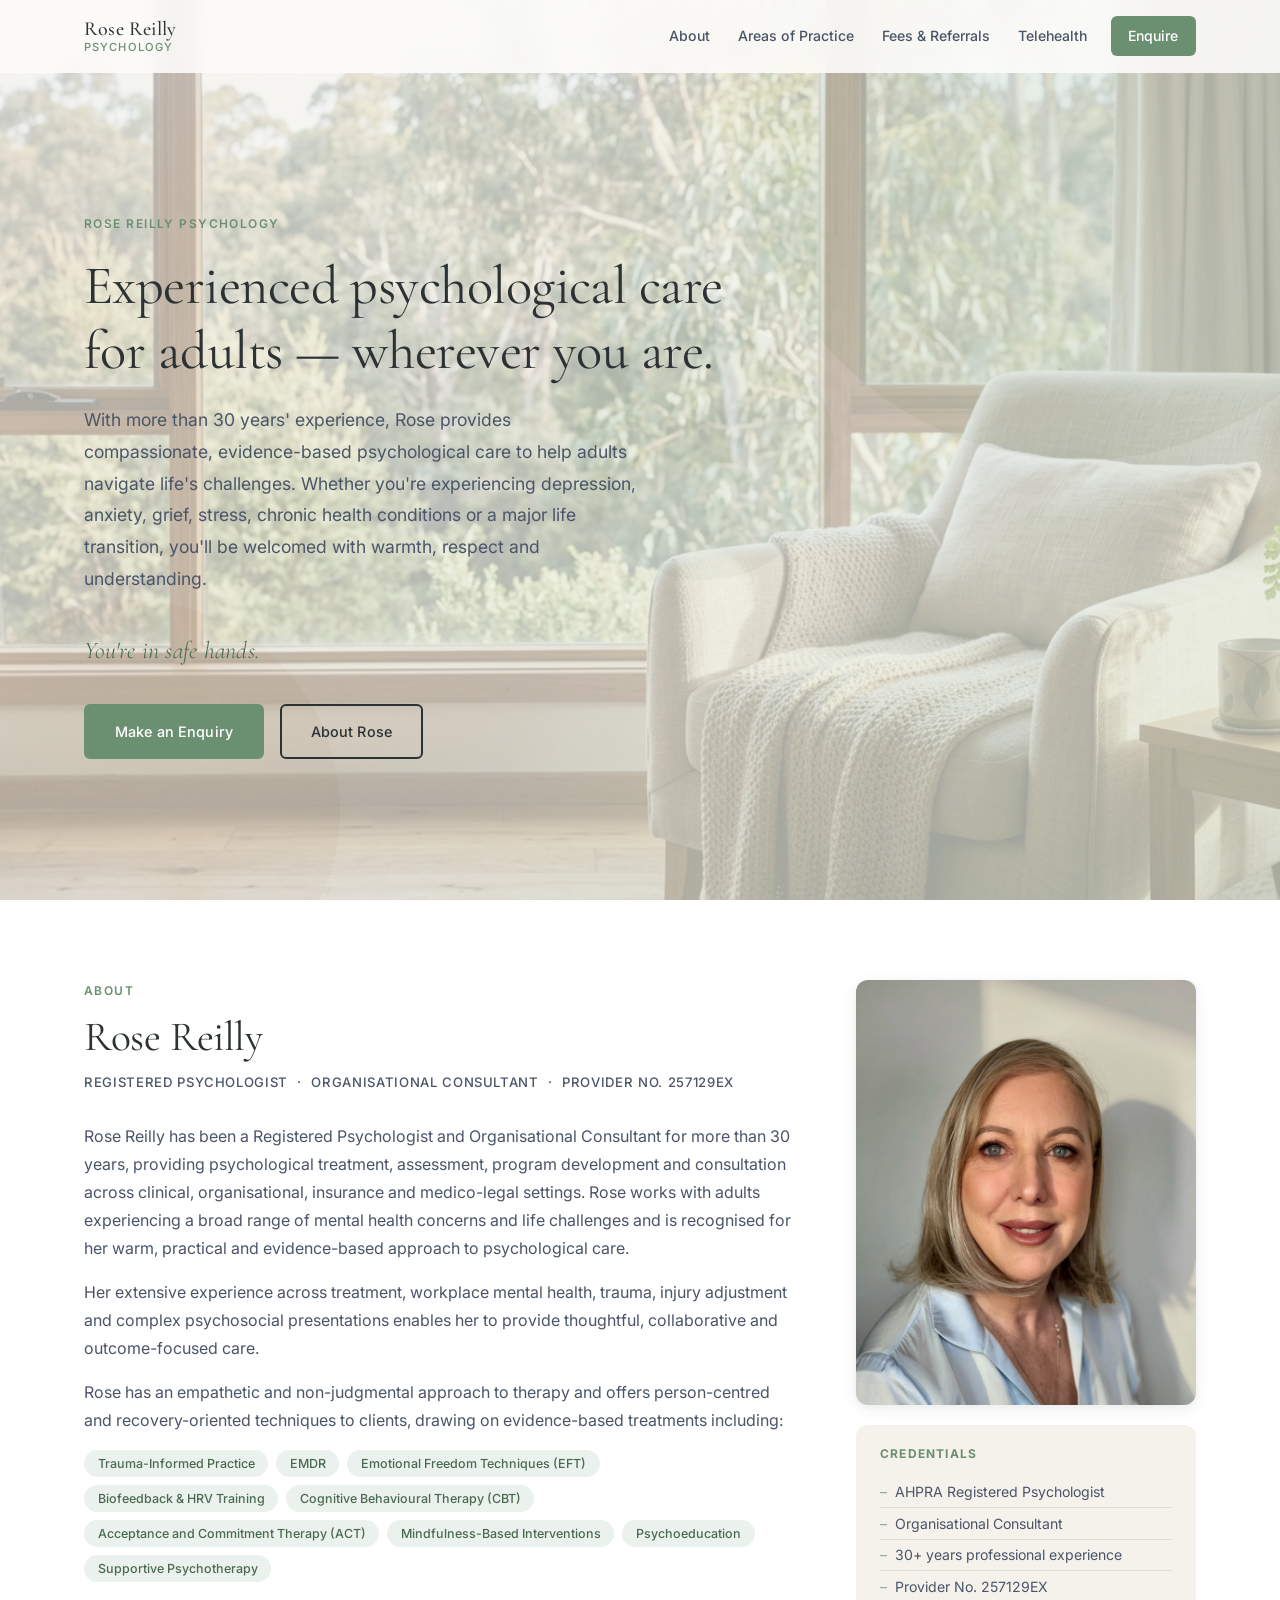
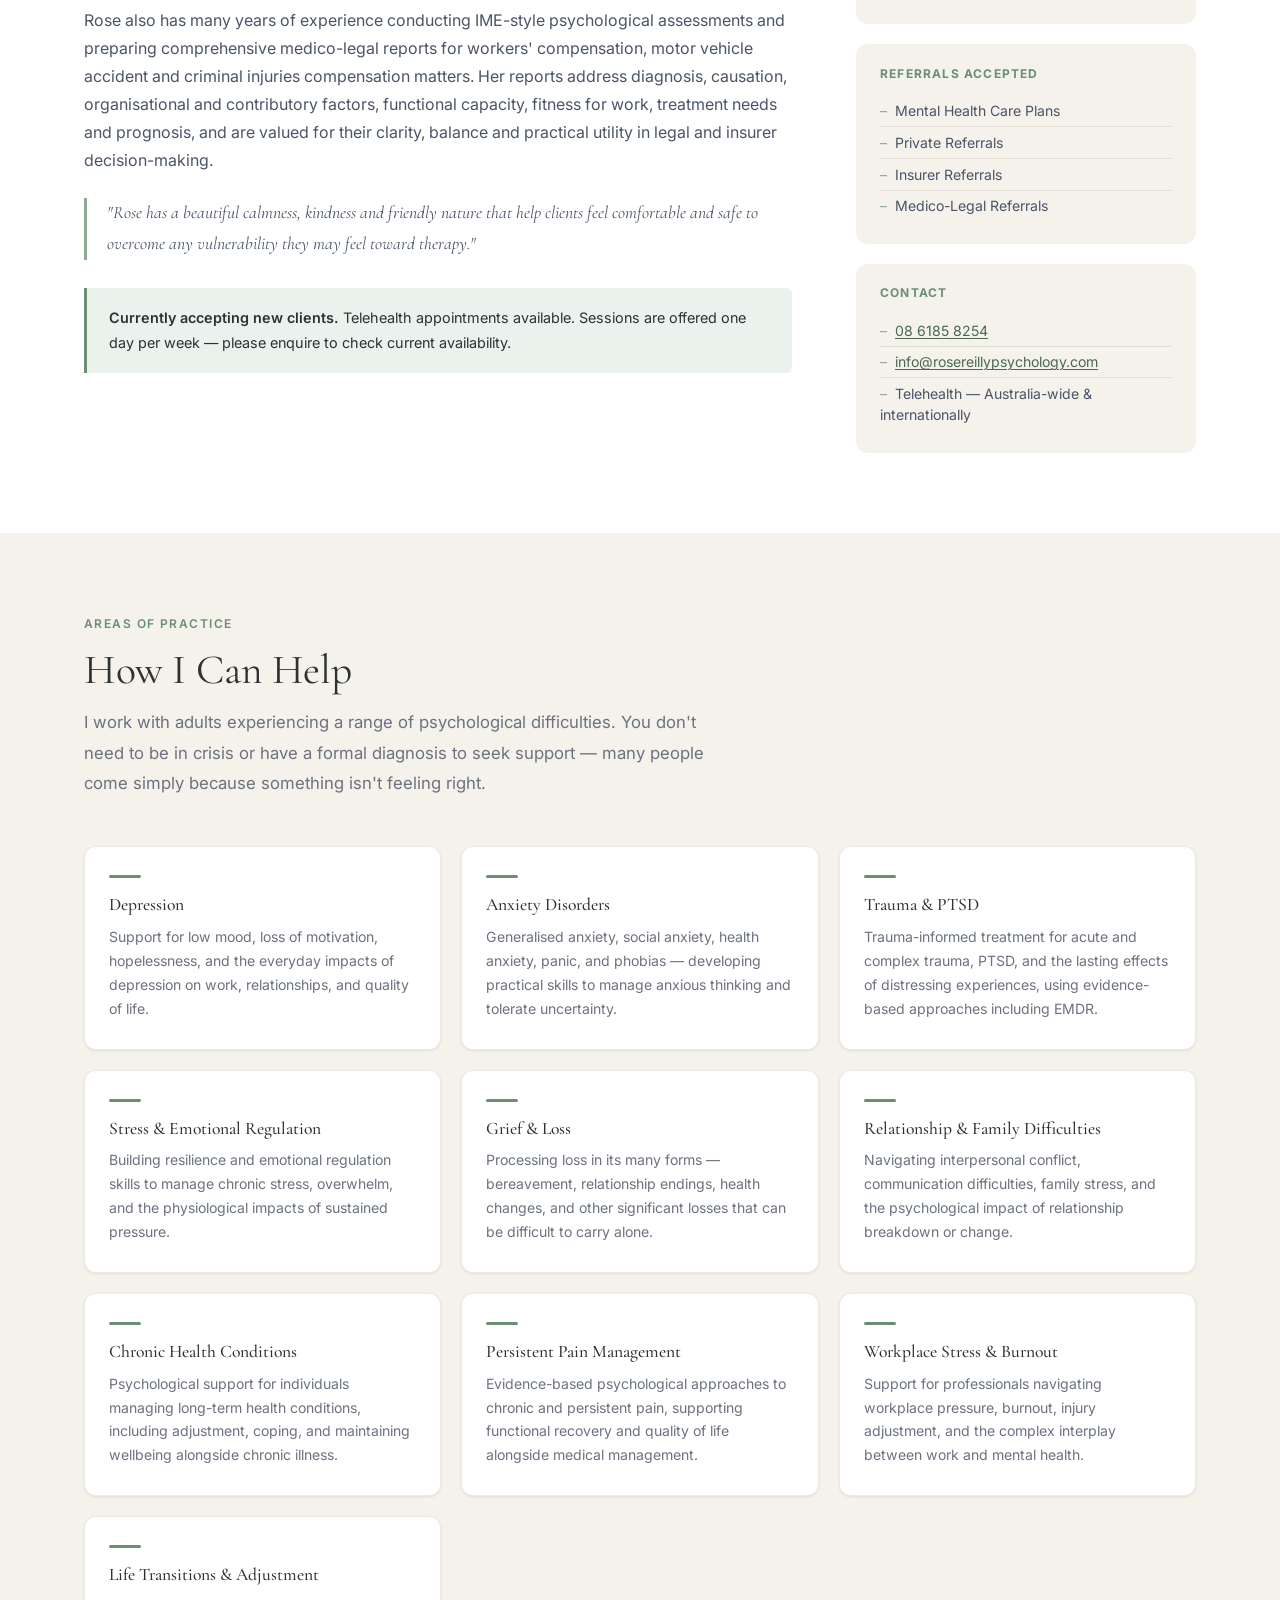
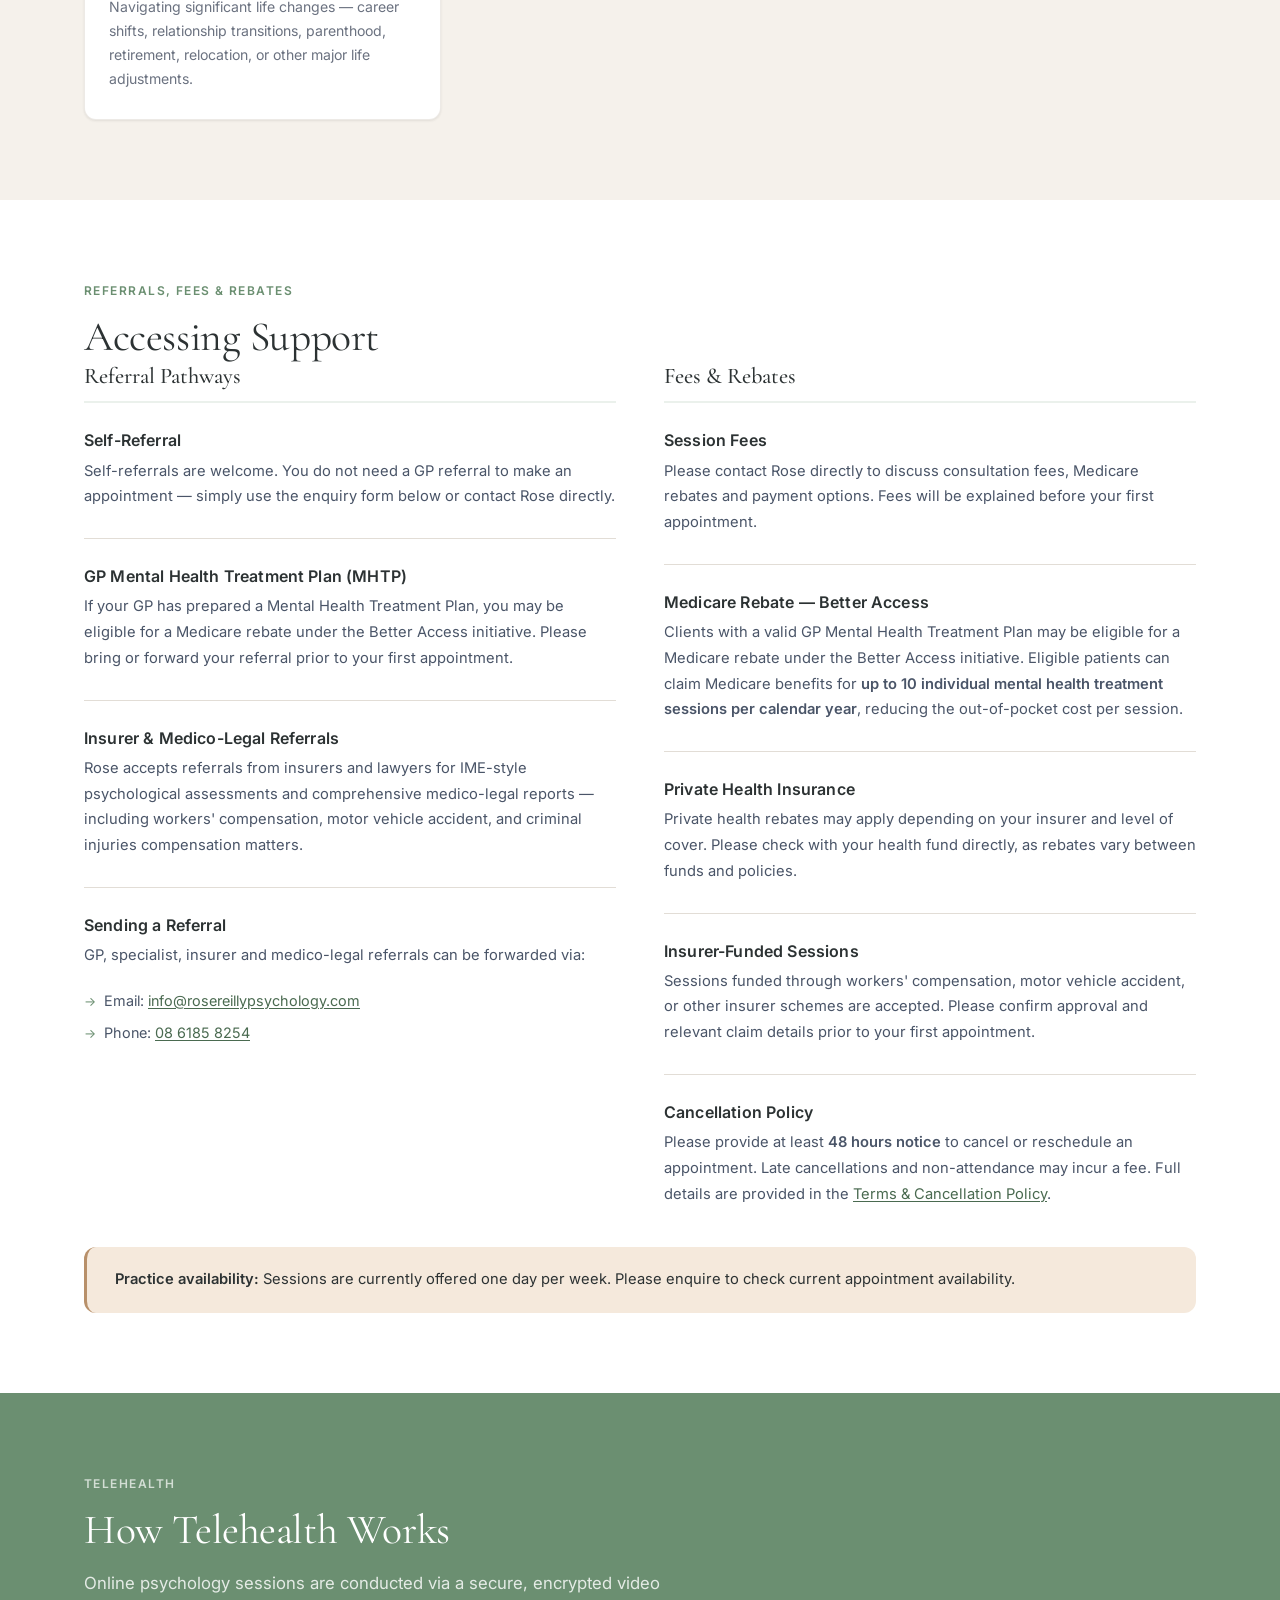
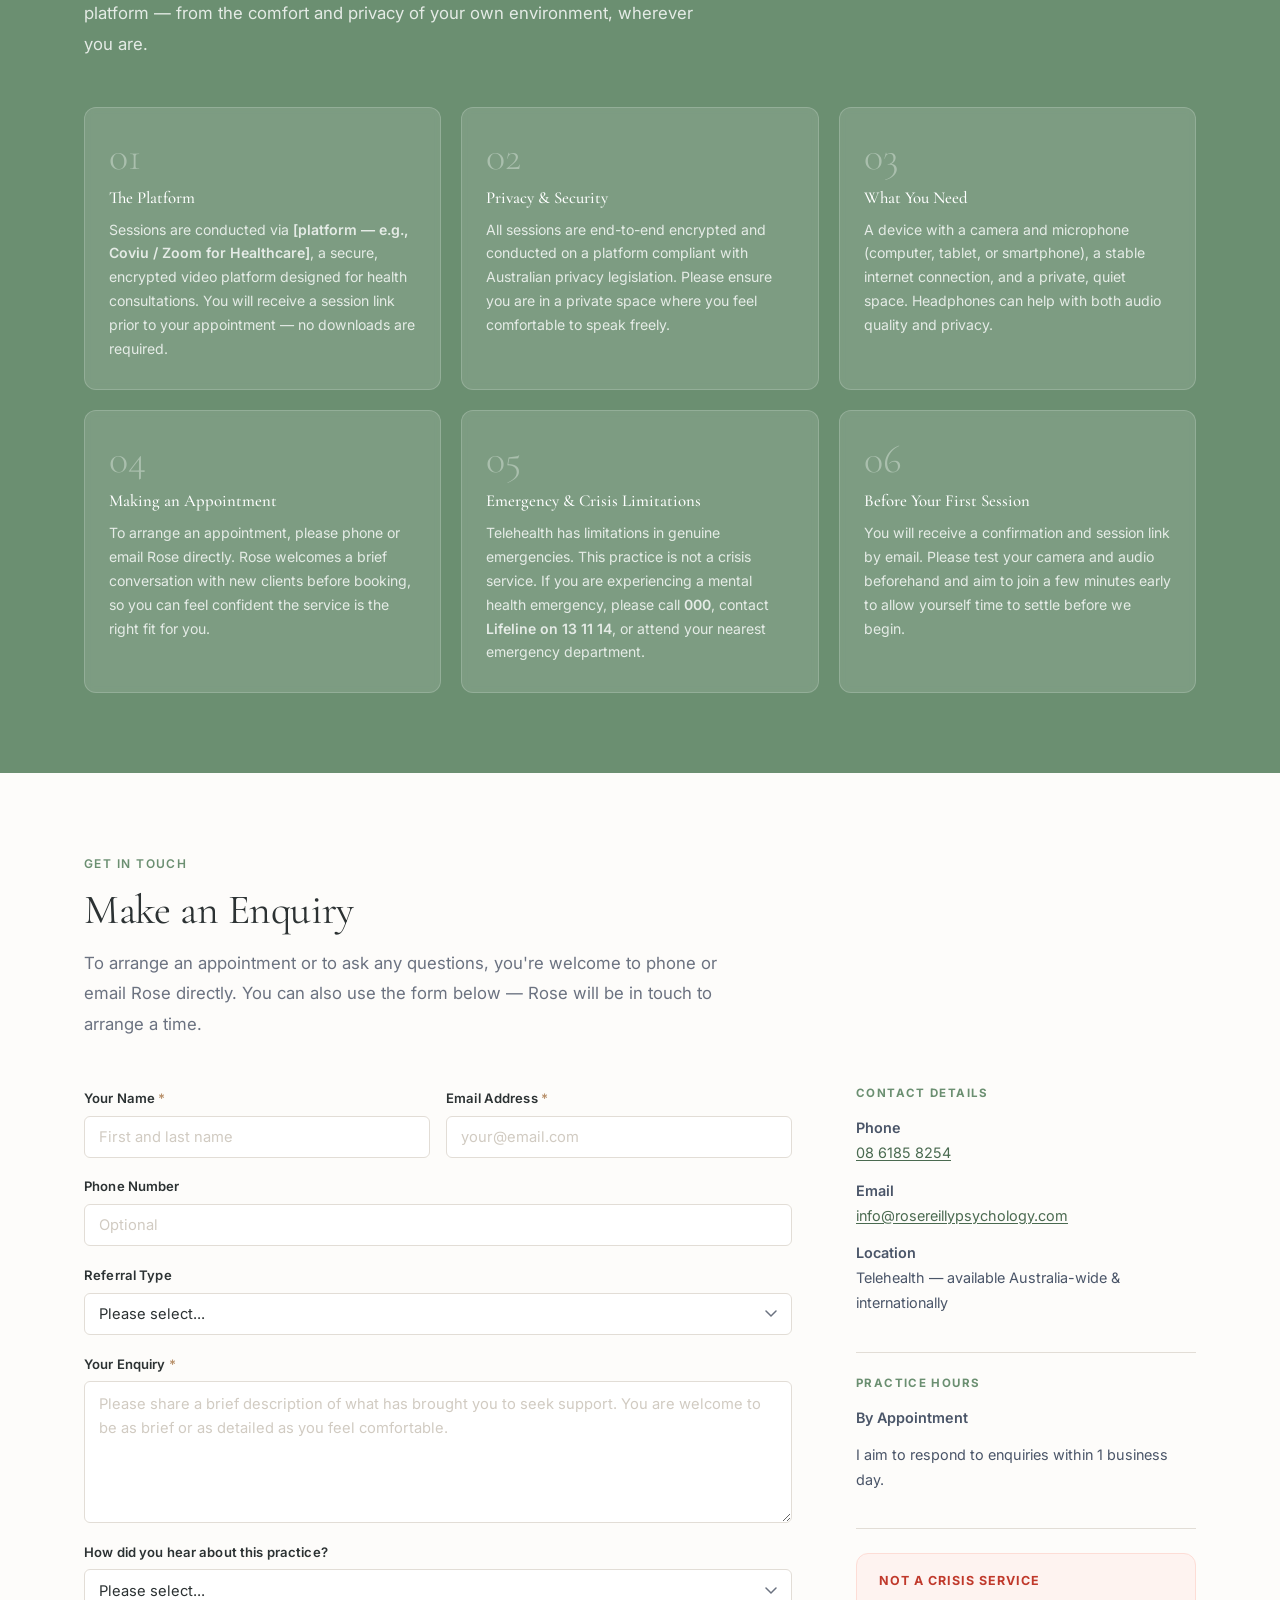
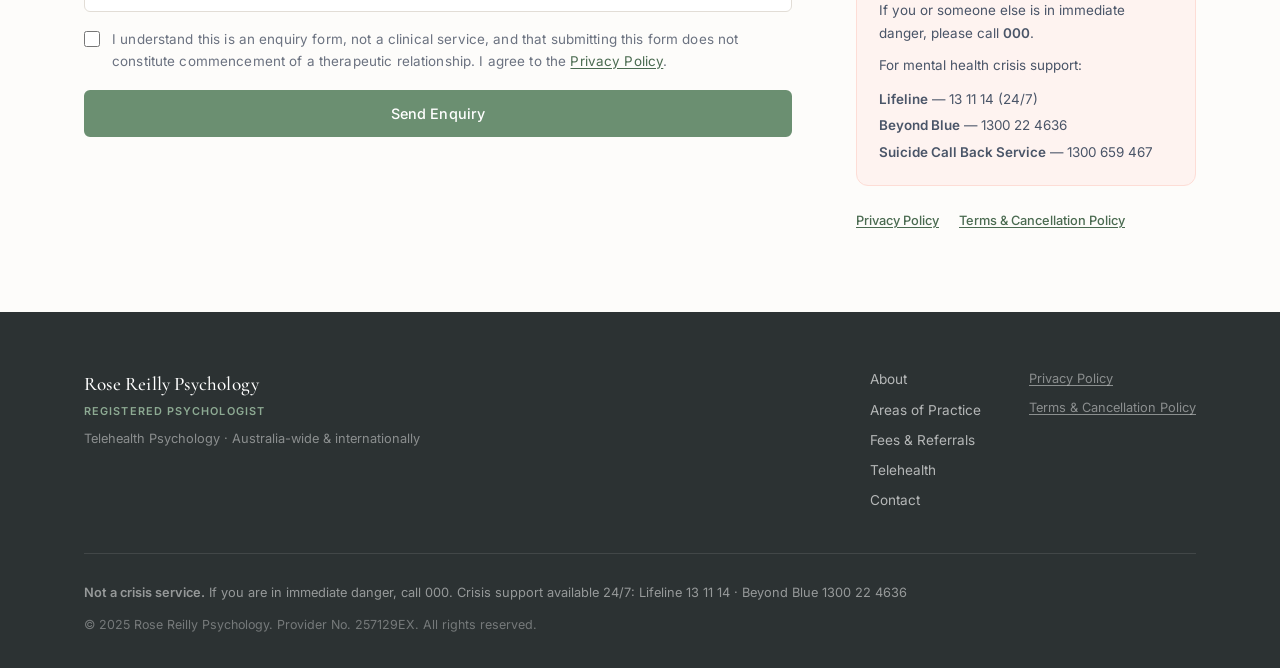
==== commit 571cf60d: "Update all email addresses to info@rosereillypsychology.com Replaces rose@rosereilly.com.au and nore" ====
--- a/index.html
+++ b/index.html
@@ -122,7 +122,7 @@
                             <h3>Contact</h3>
                             <ul>
                                 <li><a href="tel:0861858254">08 6185 8254</a></li>
-                                <li><a href="mailto:rose@rosereilly.com.au">rose@rosereilly.com.au</a></li>
+                                <li><a href="mailto:info@rosereillypsychology.com">info@rosereillypsychology.com</a></li>
                                 <li>Telehealth &mdash; Australia-wide &amp; internationally</li>
                             </ul>
                         </div>
@@ -221,7 +221,7 @@
                             <h4>Sending a Referral</h4>
                             <p>GP, specialist, insurer and medico-legal referrals can be forwarded via:</p>
                             <ul class="detail-list">
-                                <li>Email: <a href="mailto:rose@rosereilly.com.au">rose@rosereilly.com.au</a></li>
+                                <li>Email: <a href="mailto:info@rosereillypsychology.com">info@rosereillypsychology.com</a></li>
                                 <li>Phone: <a href="tel:0861858254">08 6185 8254</a></li>
                             </ul>
                         </div>
@@ -373,7 +373,7 @@
                             </p>
                             <p>
                                 <strong>Email</strong><br>
-                                <a href="mailto:rose@rosereilly.com.au">rose@rosereilly.com.au</a>
+                                <a href="mailto:info@rosereillypsychology.com">info@rosereillypsychology.com</a>
                             </p>
                             <p>
                                 <strong>Location</strong><br>
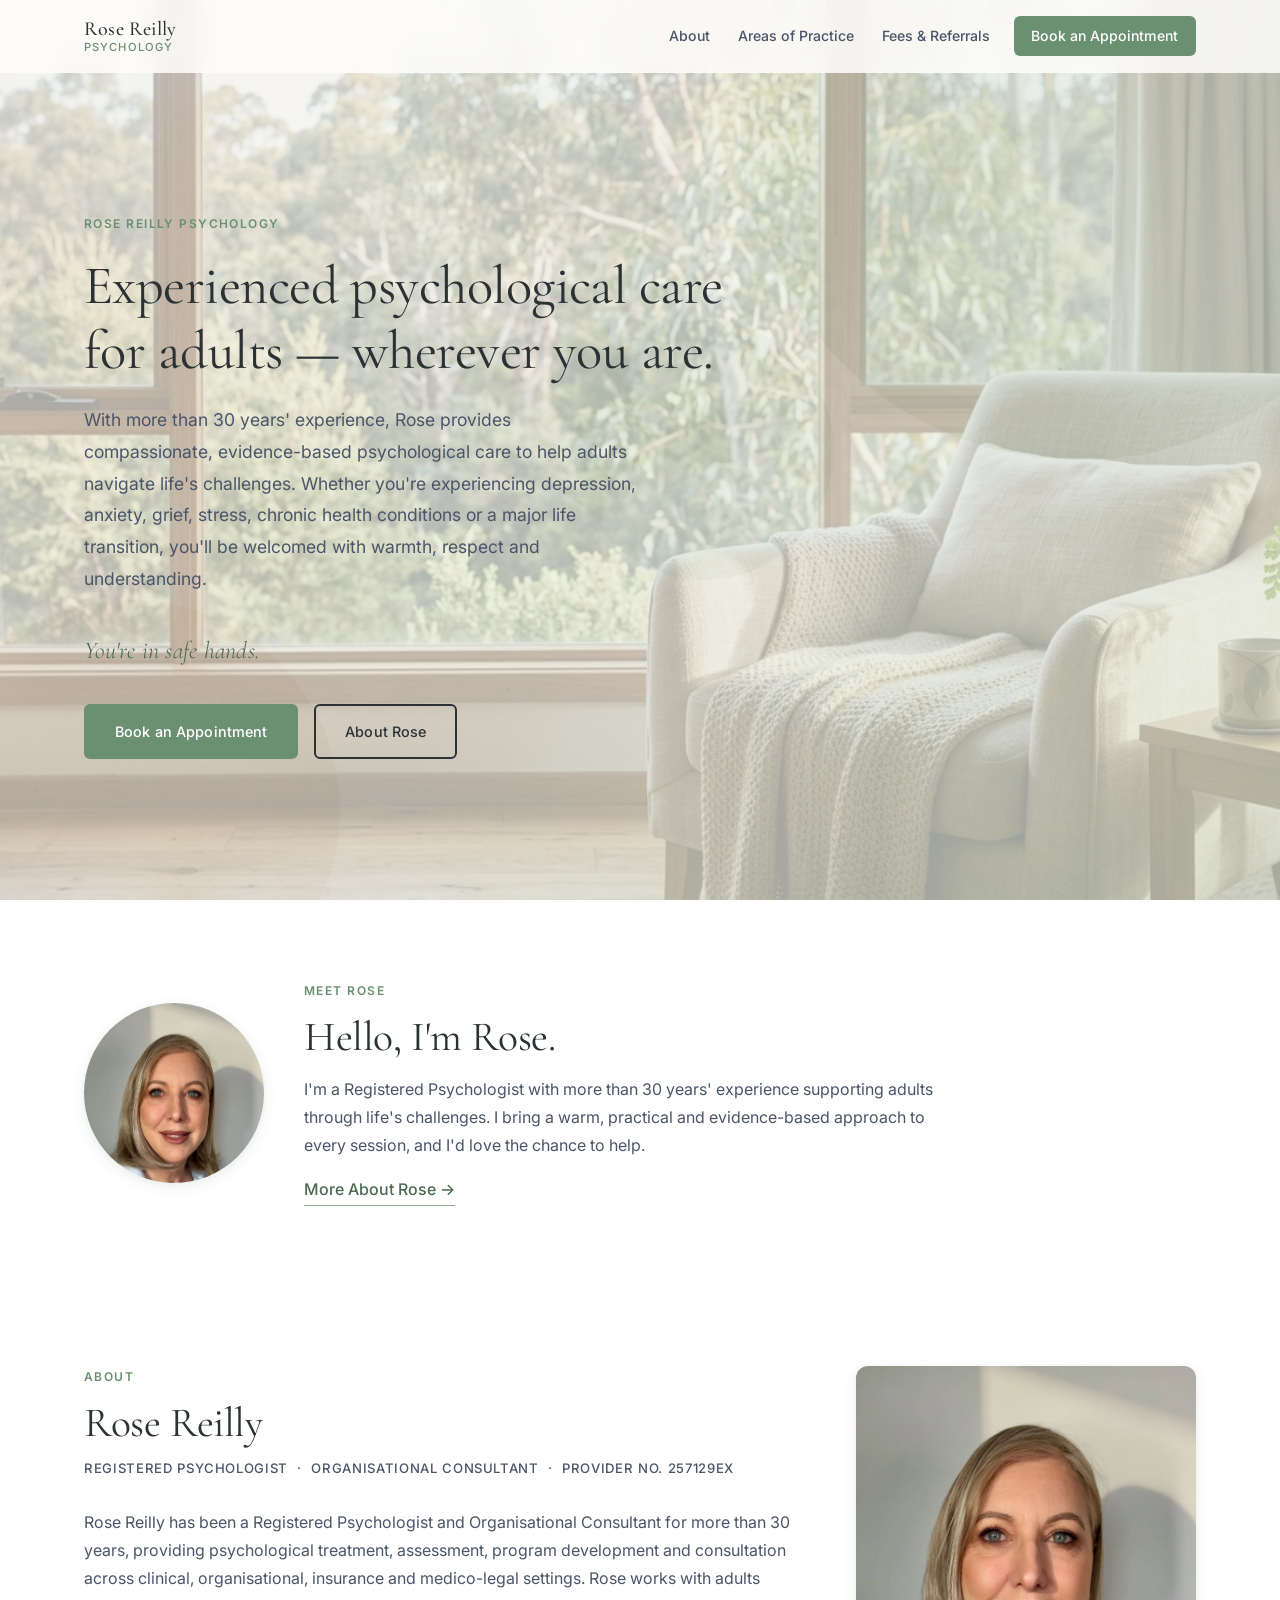
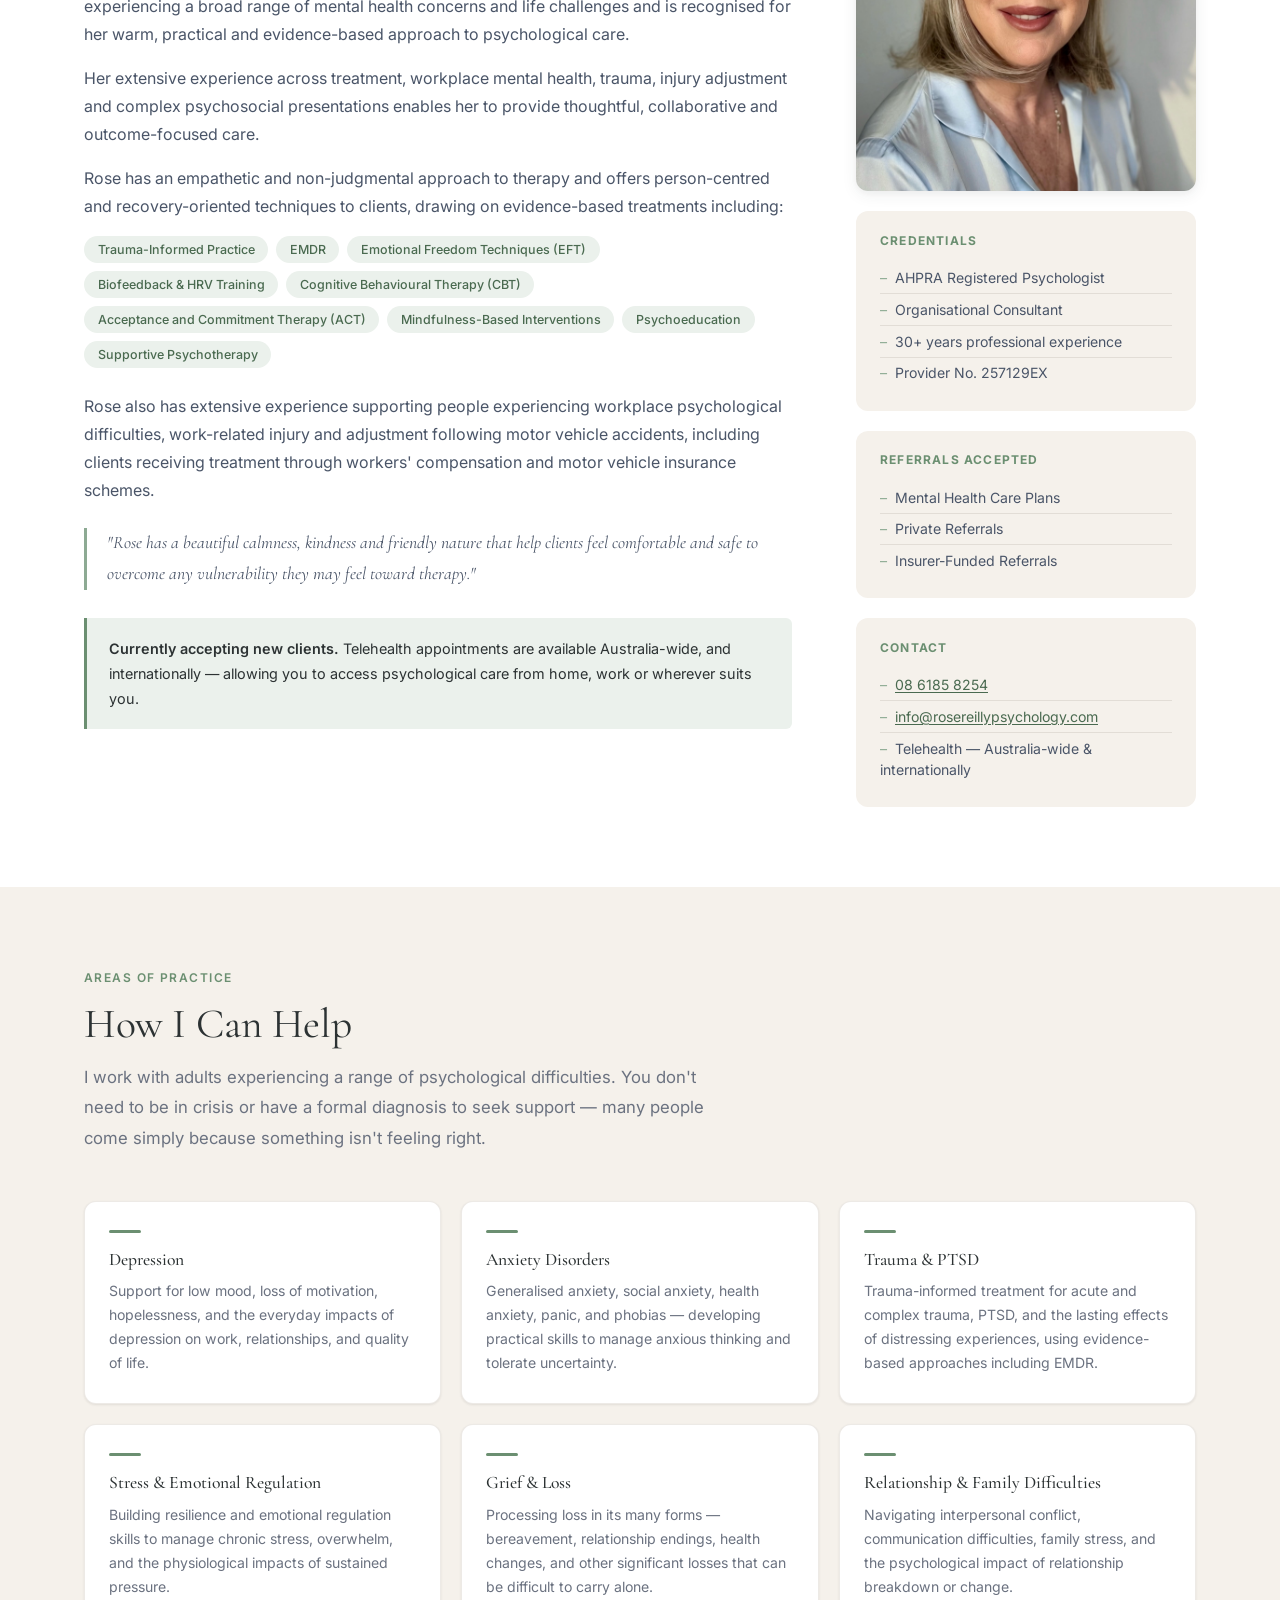
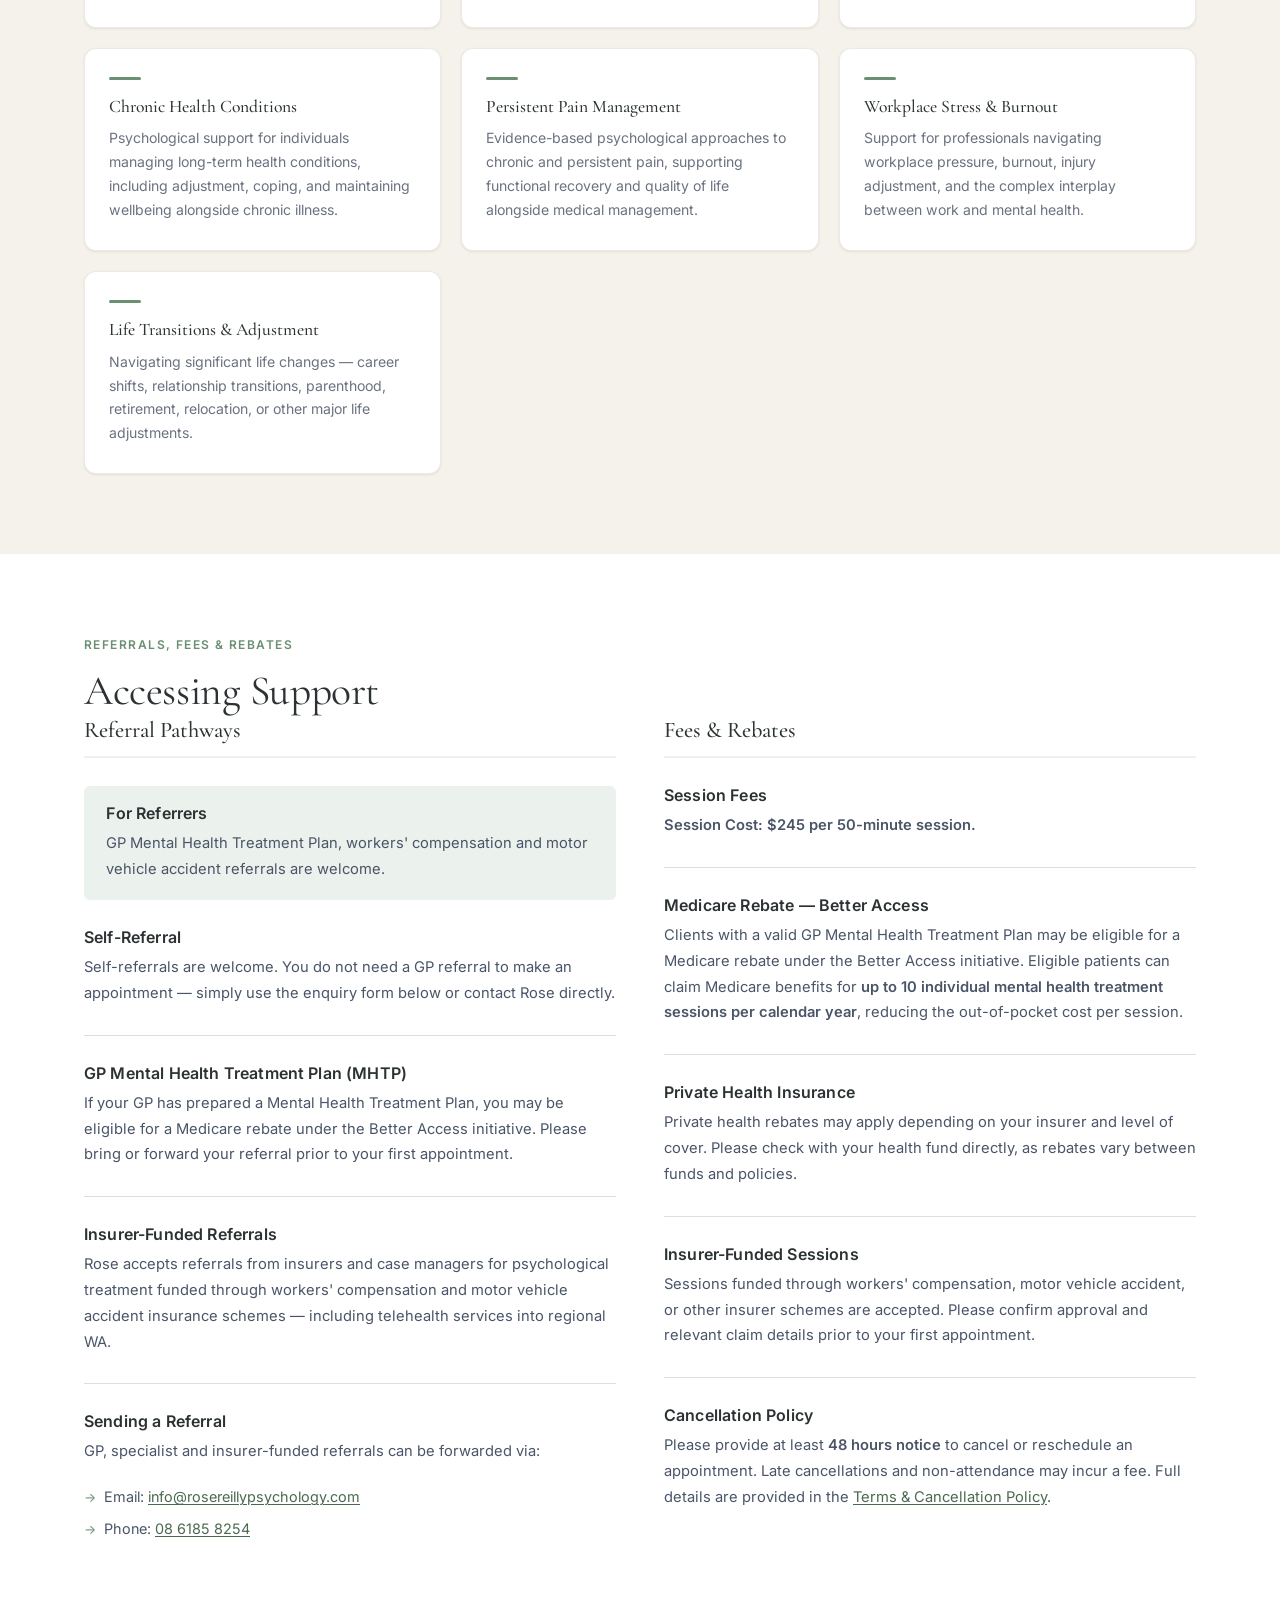
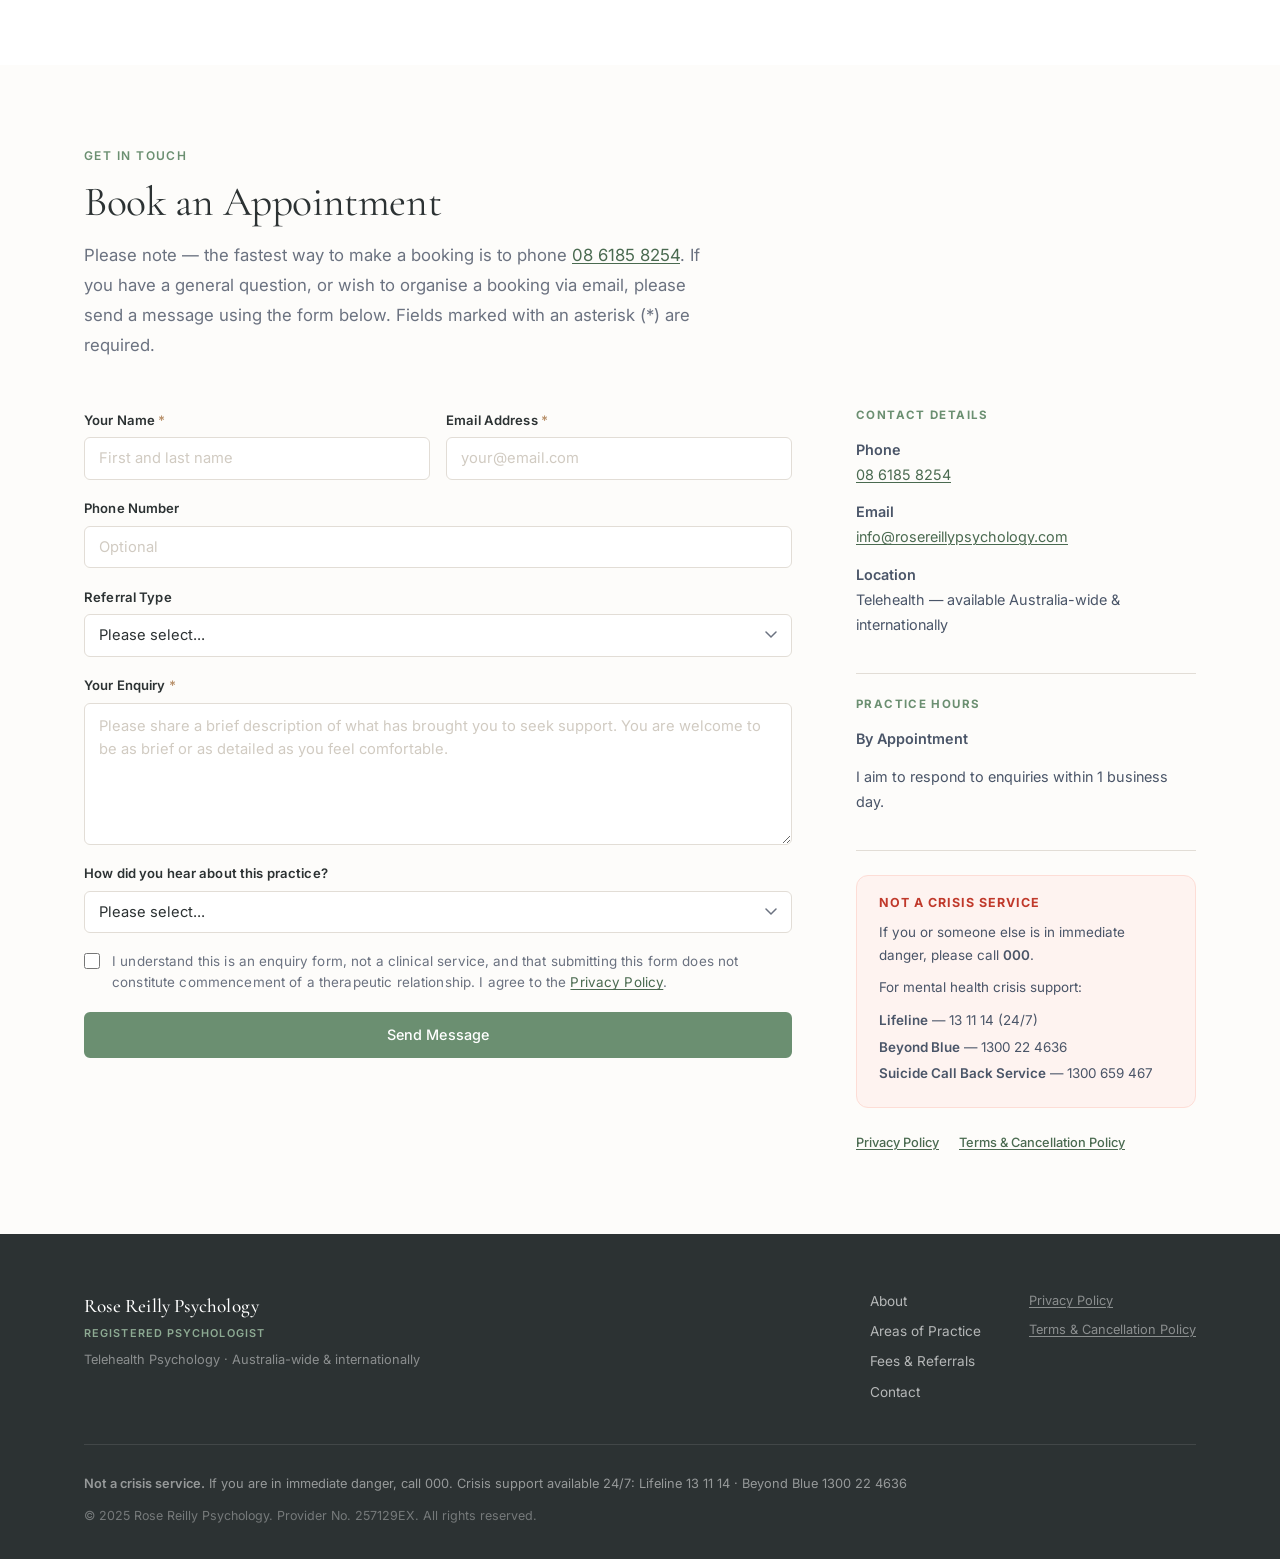
==== commit 67036be8: "Reposition site as adult telehealth practice, de-emphasise medico-legal work - Add Meet Rose section" ====
--- a/index.html
+++ b/index.html
@@ -28,8 +28,7 @@
                 <a href="#about">About</a>
                 <a href="#areas">Areas of Practice</a>
                 <a href="#referrals">Fees &amp; Referrals</a>
-                <a href="#telehealth">Telehealth</a>
-                <a href="#contact" class="nav-cta">Enquire</a>
+                <a href="#contact" class="nav-cta">Book an Appointment</a>
             </nav>
         </div>
     </header>
@@ -54,8 +53,25 @@
                 <p class="hero-sub">With more than 30 years' experience, Rose provides compassionate, evidence-based psychological care to help adults navigate life's challenges. Whether you're experiencing depression, anxiety, grief, stress, chronic health conditions or a major life transition, you'll be welcomed with warmth, respect and understanding.</p>
                 <p class="hero-tagline">You're in safe hands.</p>
                 <div class="hero-actions">
-                    <a href="#contact" class="btn btn-primary">Make an Enquiry</a>
+                    <a href="#contact" class="btn btn-primary">Book an Appointment</a>
                     <a href="#about" class="btn btn-secondary">About Rose</a>
+                </div>
+            </div>
+        </section>
+
+        <!-- ===================== MEET ROSE ===================== -->
+        <section class="section section-white meet-rose" id="meet-rose">
+            <div class="container">
+                <div class="meet-rose-layout">
+                    <div class="meet-rose-portrait-wrap">
+                        <img src="public/rose-reilly.jpg" alt="Rose Reilly, Psychologist" class="meet-rose-portrait">
+                    </div>
+                    <div class="meet-rose-text">
+                        <span class="eyebrow">Meet Rose</span>
+                        <h2>Hello, I'm Rose.</h2>
+                        <p>I'm a Registered Psychologist with more than 30 years' experience supporting adults through life's challenges. I bring a warm, practical and evidence-based approach to every session, and I'd love the chance to help.</p>
+                        <a href="#about" class="link-arrow">More About Rose &rarr;</a>
+                    </div>
                 </div>
             </div>
         </section>
@@ -87,12 +103,12 @@
                             <span>Supportive Psychotherapy</span>
                         </div>
 
-                        <p>Rose also has many years of experience conducting IME-style psychological assessments and preparing comprehensive medico-legal reports for workers' compensation, motor vehicle accident and criminal injuries compensation matters. Her reports address diagnosis, causation, organisational and contributory factors, functional capacity, fitness for work, treatment needs and prognosis, and are valued for their clarity, balance and practical utility in legal and insurer decision-making.</p>
+                        <p>Rose also has extensive experience supporting people experiencing workplace psychological difficulties, work-related injury and adjustment following motor vehicle accidents, including clients receiving treatment through workers' compensation and motor vehicle insurance schemes.</p>
 
                         <p class="about-testimonial"><em>"Rose has a beautiful calmness, kindness and friendly nature that help clients feel comfortable and safe to overcome any vulnerability they may feel toward therapy."</em></p>
 
                         <div class="availability-note">
-                            <strong>Currently accepting new clients.</strong> Telehealth appointments available. Sessions are offered one day per week — please enquire to check current availability.
+                            <strong>Currently accepting new clients.</strong> Telehealth appointments are available Australia-wide, and internationally — allowing you to access psychological care from home, work or wherever suits you.
                         </div>
                     </div>
 
@@ -114,8 +130,7 @@
                             <ul>
                                 <li>Mental Health Care Plans</li>
                                 <li>Private Referrals</li>
-                                <li>Insurer Referrals</li>
-                                <li>Medico-Legal Referrals</li>
+                                <li>Insurer-Funded Referrals</li>
                             </ul>
                         </div>
                         <div class="info-card">
@@ -203,6 +218,11 @@
                     <div class="referral-block">
                         <h3>Referral Pathways</h3>
 
+                        <div class="referral-item referral-item-highlight">
+                            <h4>For Referrers</h4>
+                            <p>GP Mental Health Treatment Plan, workers' compensation and motor vehicle accident referrals are welcome.</p>
+                        </div>
+
                         <div class="referral-item">
                             <h4>Self-Referral</h4>
                             <p>Self-referrals are welcome. You do not need a GP referral to make an appointment — simply use the enquiry form below or contact Rose directly.</p>
@@ -214,12 +234,12 @@
                         </div>
 
                         <div class="referral-item">
-                            <h4>Insurer &amp; Medico-Legal Referrals</h4>
-                            <p>Rose accepts referrals from insurers and lawyers for IME-style psychological assessments and comprehensive medico-legal reports — including workers' compensation, motor vehicle accident, and criminal injuries compensation matters.</p>
+                            <h4>Insurer-Funded Referrals</h4>
+                            <p>Rose accepts referrals from insurers and case managers for psychological treatment funded through workers' compensation and motor vehicle accident insurance schemes — including telehealth services into regional WA.</p>
                         </div>
                         <div class="referral-item">
                             <h4>Sending a Referral</h4>
-                            <p>GP, specialist, insurer and medico-legal referrals can be forwarded via:</p>
+                            <p>GP, specialist and insurer-funded referrals can be forwarded via:</p>
                             <ul class="detail-list">
                                 <li>Email: <a href="mailto:info@rosereillypsychology.com">info@rosereillypsychology.com</a></li>
                                 <li>Phone: <a href="tel:0861858254">08 6185 8254</a></li>
@@ -232,7 +252,7 @@
 
                         <div class="referral-item">
                             <h4>Session Fees</h4>
-                            <p>Please contact Rose directly to discuss consultation fees, Medicare rebates and payment options. Fees will be explained before your first appointment.</p>
+                            <p><strong>Session Cost: $245 per 50-minute session.</strong></p>
                         </div>
 
                         <div class="referral-item">
@@ -254,52 +274,6 @@
                             <h4>Cancellation Policy</h4>
                             <p>Please provide at least <strong>48 hours notice</strong> to cancel or reschedule an appointment. Late cancellations and non-attendance may incur a fee. Full details are provided in the <a href="terms.html">Terms &amp; Cancellation Policy</a>.</p>
                         </div>
-                    </div>
-                </div>
-
-                <div class="availability-banner">
-                    <p><strong>Practice availability:</strong> Sessions are currently offered one day per week. Please enquire to check current appointment availability.</p>
-                </div>
-            </div>
-        </section>
-
-        <!-- ===================== TELEHEALTH ===================== -->
-        <section class="section section-sage" id="telehealth">
-            <div class="container">
-                <span class="eyebrow eyebrow-light">Telehealth</span>
-                <h2 class="light">How Telehealth Works</h2>
-                <p class="section-intro section-intro-light">Online psychology sessions are conducted via a secure, encrypted video platform — from the comfort and privacy of your own environment, wherever you are.</p>
-
-                <div class="telehealth-grid">
-                    <div class="telehealth-card">
-                        <div class="telehealth-number">01</div>
-                        <h3>The Platform</h3>
-                        <p>Sessions are conducted via <strong>[platform — e.g., Coviu / Zoom for Healthcare]</strong>, a secure, encrypted video platform designed for health consultations. You will receive a session link prior to your appointment — no downloads are required.</p>
-                    </div>
-                    <div class="telehealth-card">
-                        <div class="telehealth-number">02</div>
-                        <h3>Privacy &amp; Security</h3>
-                        <p>All sessions are end-to-end encrypted and conducted on a platform compliant with Australian privacy legislation. Please ensure you are in a private space where you feel comfortable to speak freely.</p>
-                    </div>
-                    <div class="telehealth-card">
-                        <div class="telehealth-number">03</div>
-                        <h3>What You Need</h3>
-                        <p>A device with a camera and microphone (computer, tablet, or smartphone), a stable internet connection, and a private, quiet space. Headphones can help with both audio quality and privacy.</p>
-                    </div>
-                    <div class="telehealth-card">
-                        <div class="telehealth-number">04</div>
-                        <h3>Making an Appointment</h3>
-                        <p>To arrange an appointment, please phone or email Rose directly. Rose welcomes a brief conversation with new clients before booking, so you can feel confident the service is the right fit for you.</p>
-                    </div>
-                    <div class="telehealth-card">
-                        <div class="telehealth-number">05</div>
-                        <h3>Emergency &amp; Crisis Limitations</h3>
-                        <p>Telehealth has limitations in genuine emergencies. This practice is not a crisis service. If you are experiencing a mental health emergency, please call <strong>000</strong>, contact <strong>Lifeline on 13 11 14</strong>, or attend your nearest emergency department.</p>
-                    </div>
-                    <div class="telehealth-card">
-                        <div class="telehealth-number">06</div>
-                        <h3>Before Your First Session</h3>
-                        <p>You will receive a confirmation and session link by email. Please test your camera and audio beforehand and aim to join a few minutes early to allow yourself time to settle before we begin.</p>
                     </div>
                 </div>
             </div>
@@ -309,8 +283,8 @@
         <section class="section section-warm" id="contact">
             <div class="container">
                 <span class="eyebrow">Get in Touch</span>
-                <h2>Make an Enquiry</h2>
-                <p class="section-intro">To arrange an appointment or to ask any questions, you're welcome to phone or email Rose directly. You can also use the form below — Rose will be in touch to arrange a time.</p>
+                <h2>Book an Appointment</h2>
+                <p class="section-intro">Please note &mdash; the fastest way to make a booking is to phone <a href="tel:0861858254">08 6185 8254</a>. If you have a general question, or wish to organise a booking via email, please send a message using the form below. Fields marked with an asterisk (*) are required.</p>
 
                 <div class="contact-layout">
                     <div class="contact-form-area">
@@ -360,7 +334,7 @@
                                     <span>I understand this is an enquiry form, not a clinical service, and that submitting this form does not constitute commencement of a therapeutic relationship. I agree to the <a href="privacy.html">Privacy Policy</a>.</span>
                                 </label>
                             </div>
-                            <button type="submit" class="btn btn-primary">Send Enquiry</button>
+                            <button type="submit" class="btn btn-primary">Send Message</button>
                         </form>
                     </div>
 
@@ -422,7 +396,6 @@
                     <a href="#about">About</a>
                     <a href="#areas">Areas of Practice</a>
                     <a href="#referrals">Fees &amp; Referrals</a>
-                    <a href="#telehealth">Telehealth</a>
                     <a href="#contact">Contact</a>
                 </nav>
                 <div class="footer-legal-links">
--- a/styles.css
+++ b/styles.css
@@ -364,6 +364,43 @@
   flex-wrap: wrap;
 }
 
+/* ── Meet Rose ─────────────────────────────────────────────── */
+.meet-rose-layout {
+  display: grid;
+  grid-template-columns: 180px 1fr;
+  gap: 2.5rem;
+  align-items: center;
+}
+
+.meet-rose-portrait-wrap {
+  border-radius: 50%;
+  overflow: hidden;
+  box-shadow: var(--shadow);
+  width: 180px;
+  height: 180px;
+}
+
+.meet-rose-portrait {
+  width: 100%;
+  height: 100%;
+  object-fit: cover;
+  object-position: center top;
+  display: block;
+}
+
+.meet-rose-text h2 { margin-bottom: 0.75rem; }
+.meet-rose-text p { color: var(--charcoal-mid); margin-bottom: 1rem; max-width: 640px; }
+
+.link-arrow {
+  display: inline-block;
+  font-weight: 500;
+  color: var(--sage-dark);
+  text-decoration: none;
+  border-bottom: 1px solid var(--sage-mid);
+  padding-bottom: 0.15rem;
+}
+.link-arrow:hover { color: var(--sage); border-color: var(--sage); }
+
 /* ── About ─────────────────────────────────────────────────── */
 .about-layout {
   display: grid;
@@ -530,6 +567,14 @@
   border-bottom: 1px solid var(--border);
 }
 .referral-item:last-child { border-bottom: none; margin-bottom: 0; padding-bottom: 0; }
+
+.referral-item-highlight {
+  background: var(--sage-light);
+  border: none;
+  border-radius: var(--radius);
+  padding: 1.1rem 1.4rem;
+}
+.referral-item-highlight h4 { color: var(--sage-dark); }
 
 .referral-item h4 {
   margin-bottom: 0.5rem;
@@ -892,6 +937,10 @@
   :root { --section-pad: 3.5rem; }
 
   .section { padding: 3.5rem 0; }
+
+  .meet-rose-layout { grid-template-columns: 1fr; text-align: center; }
+  .meet-rose-portrait-wrap { margin: 0 auto; }
+  .meet-rose-text p { margin-left: auto; margin-right: auto; }
 
   /* Nav mobile */
   .nav-toggle { display: flex; }
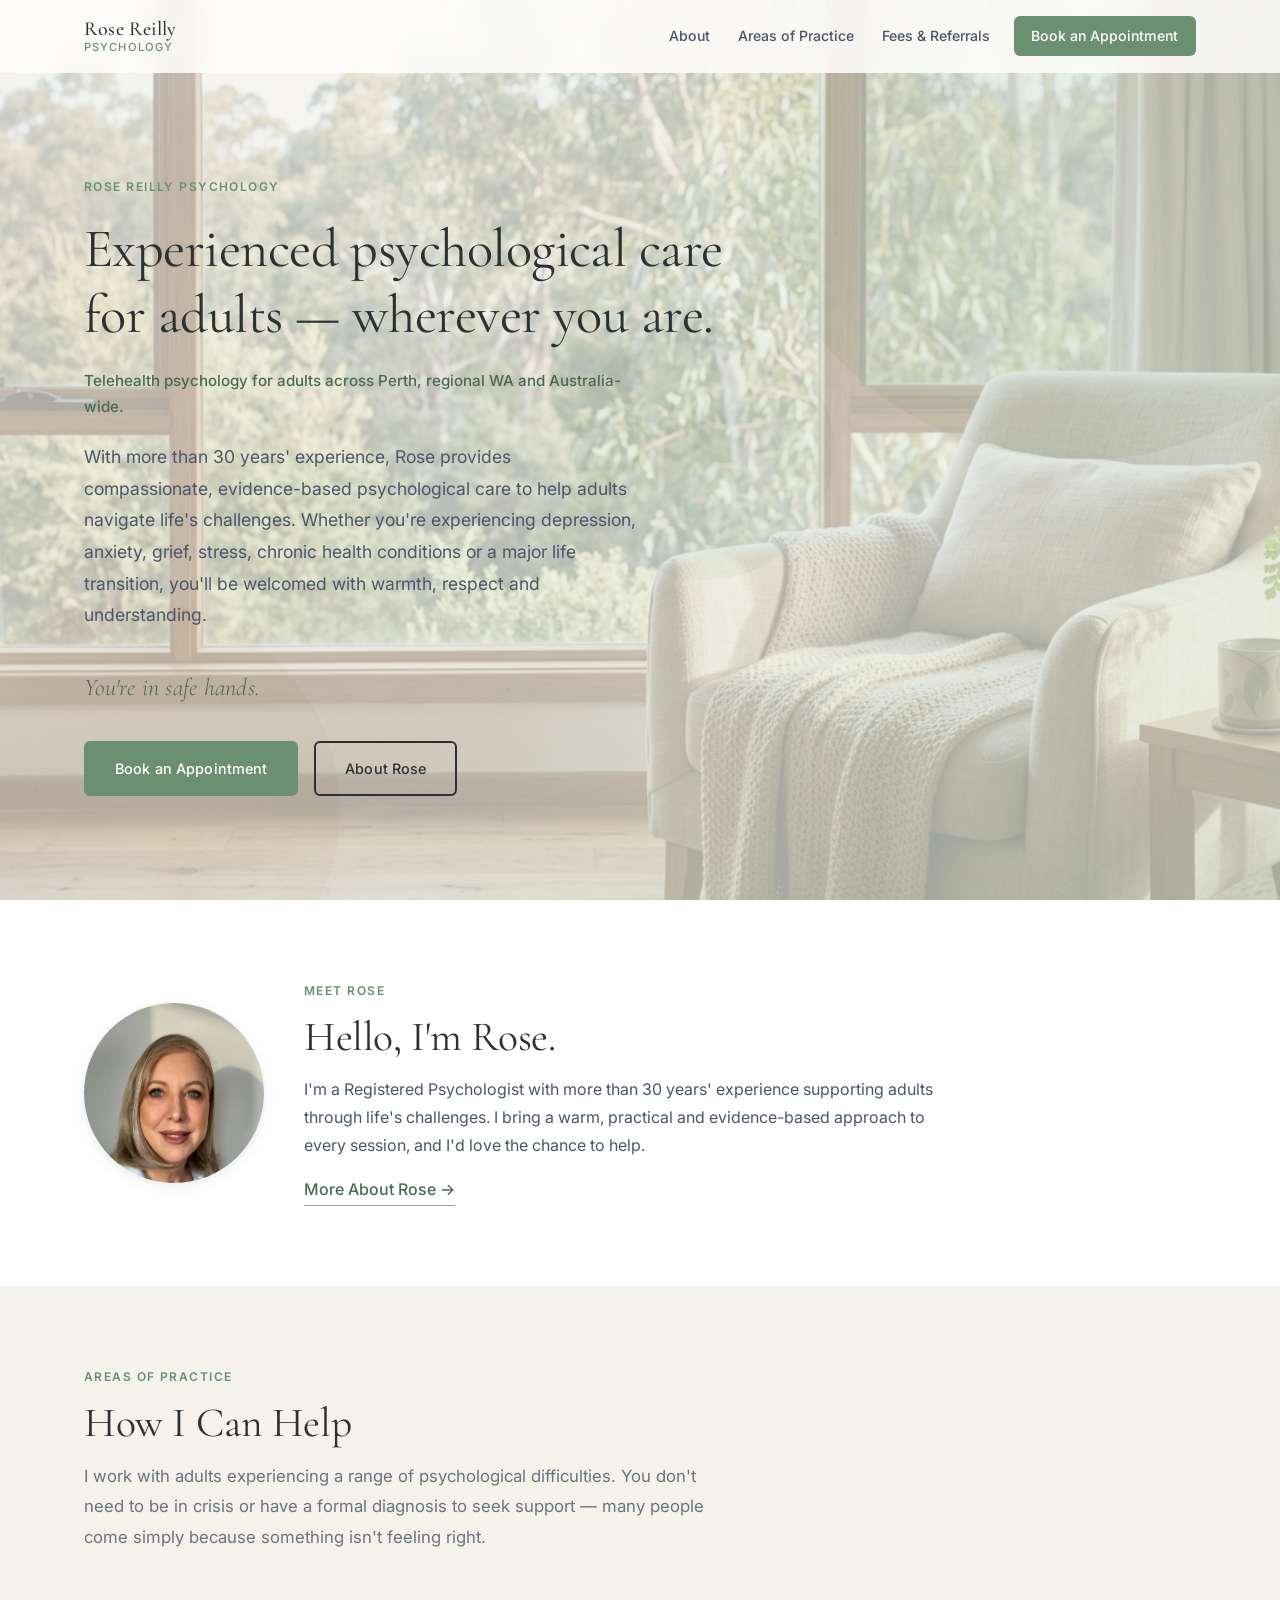
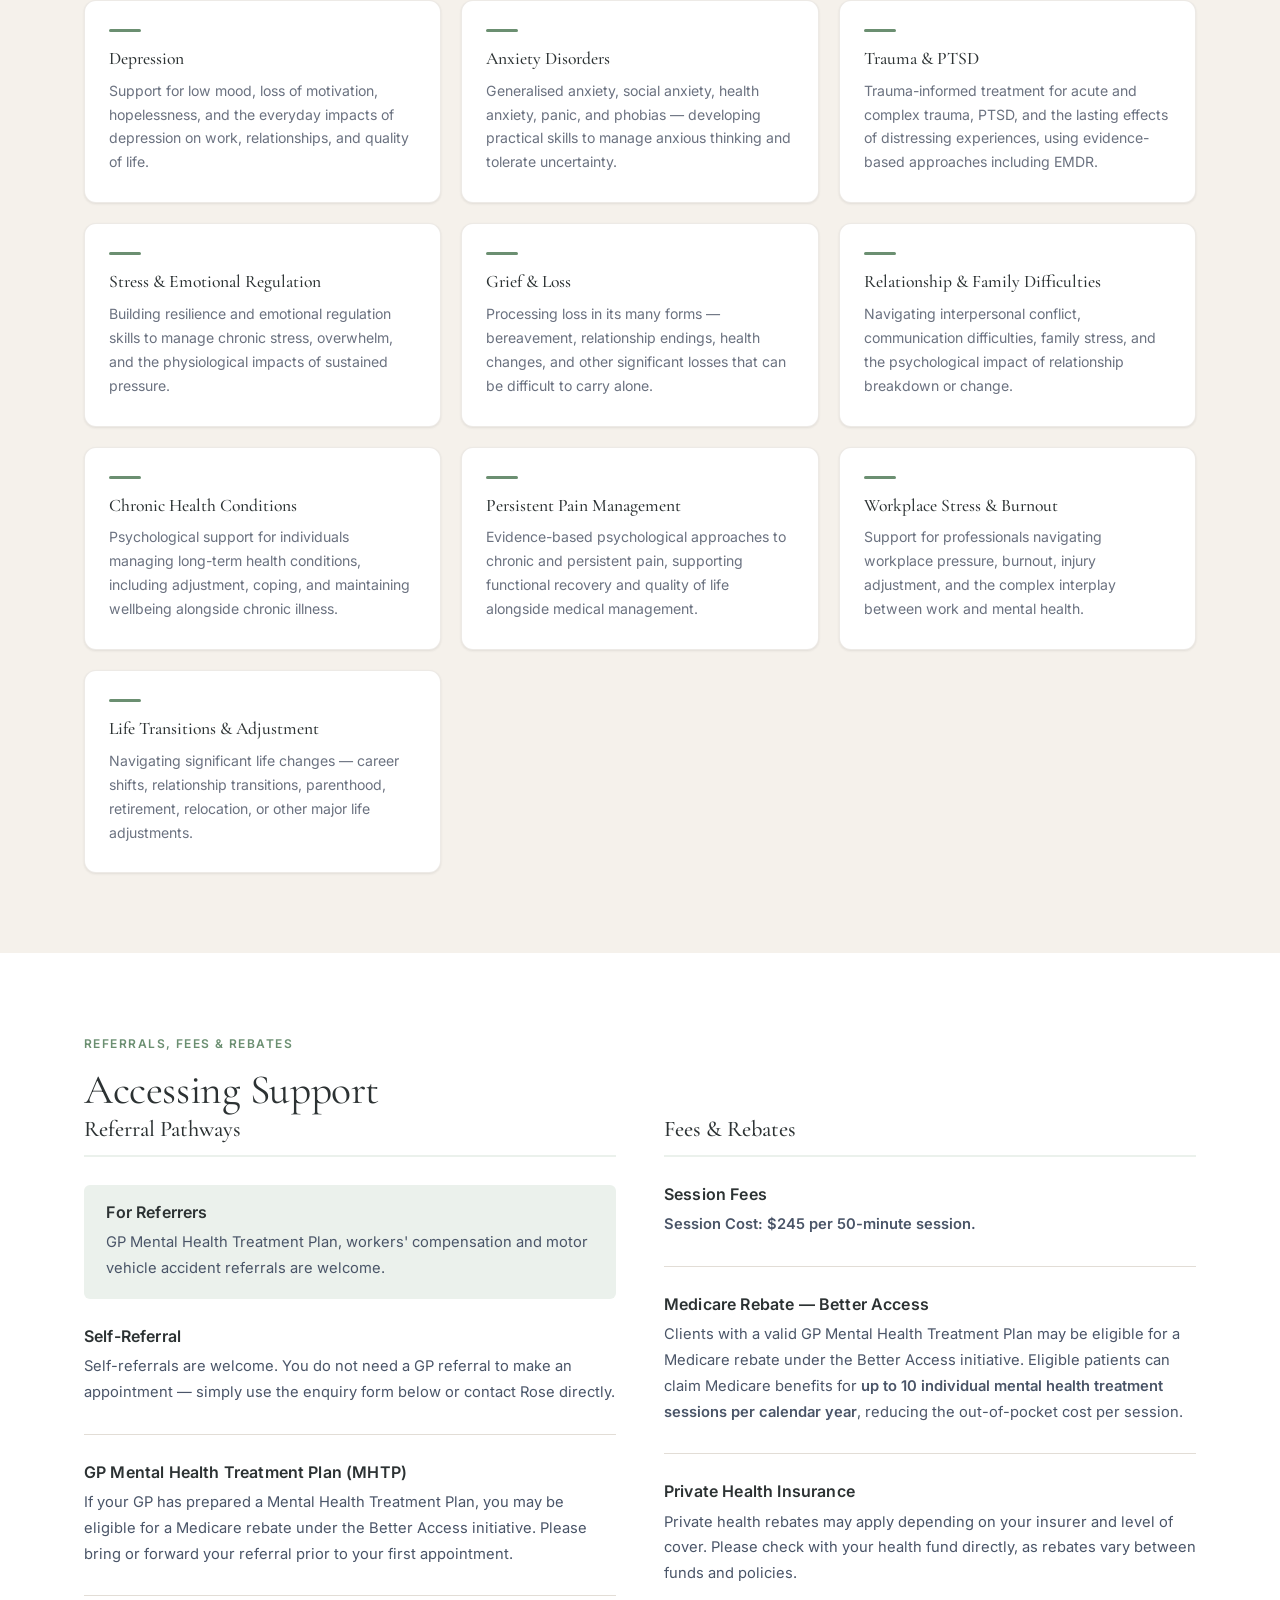
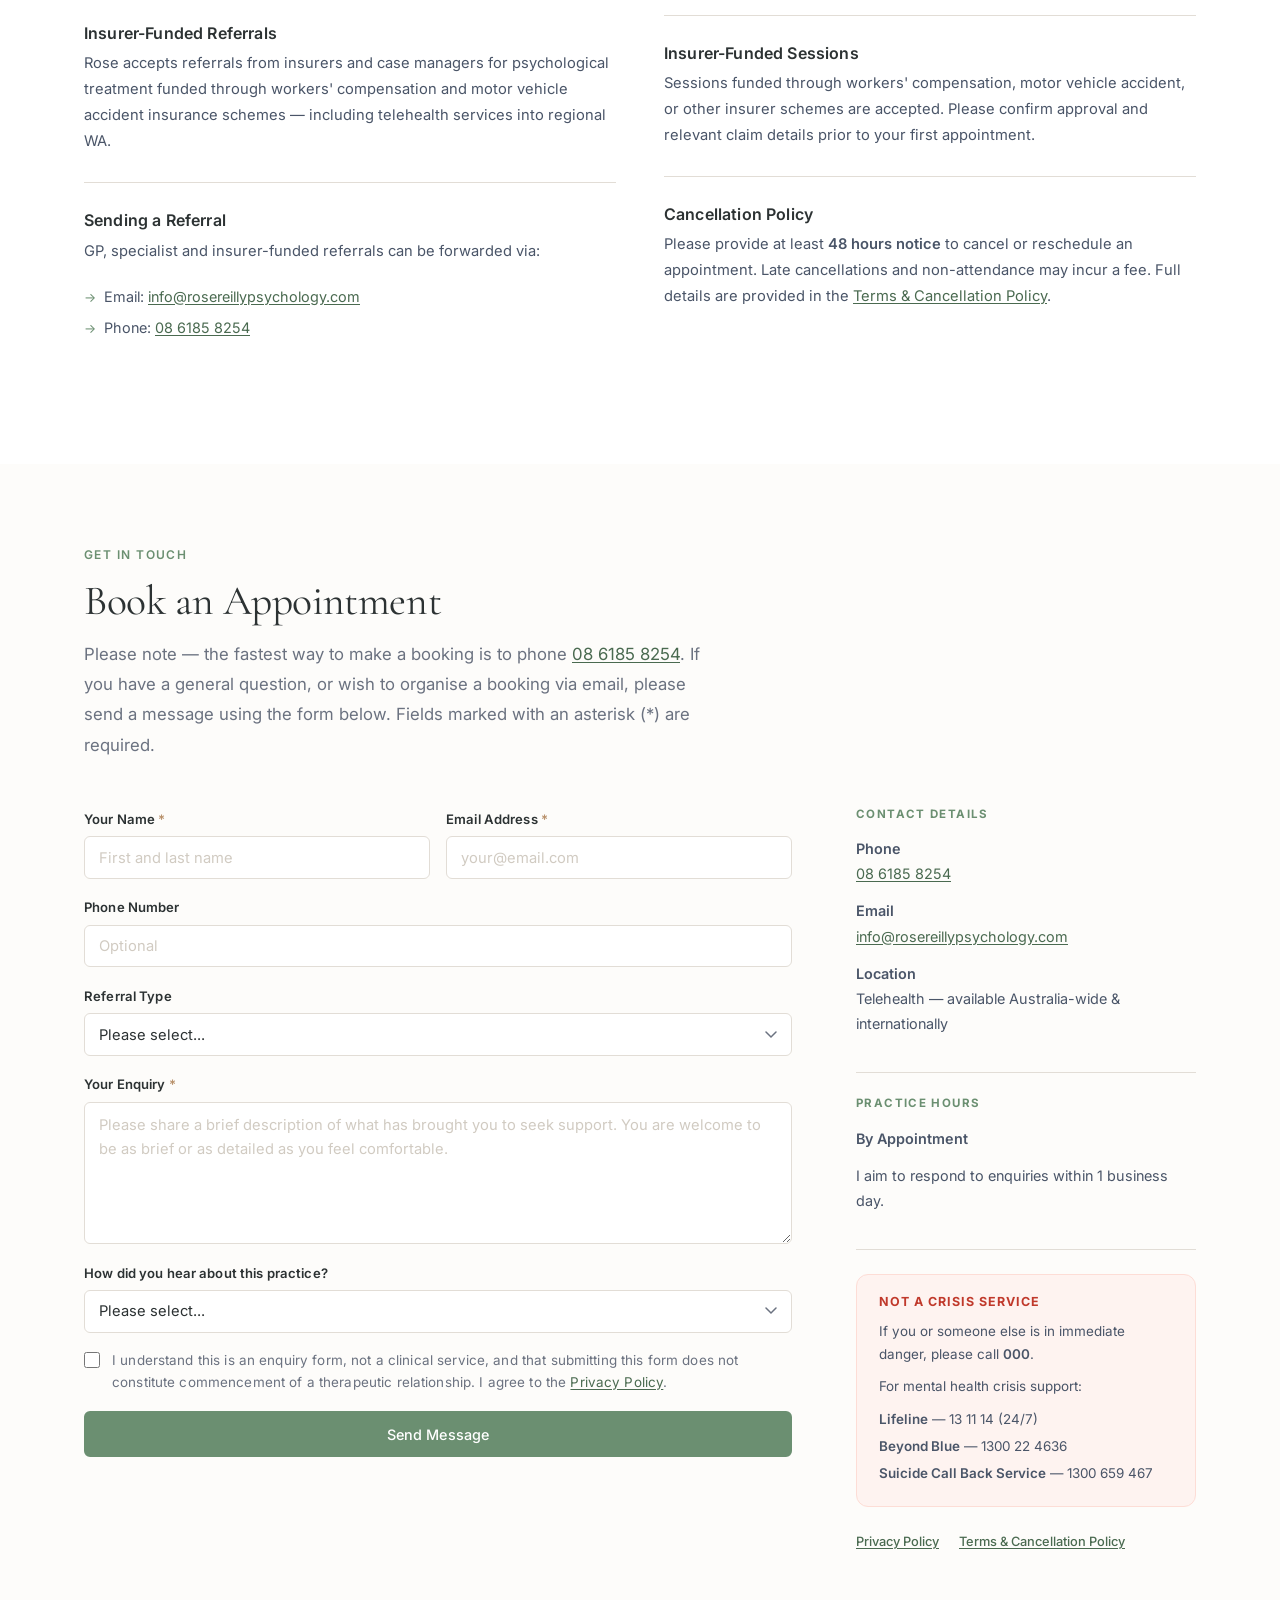
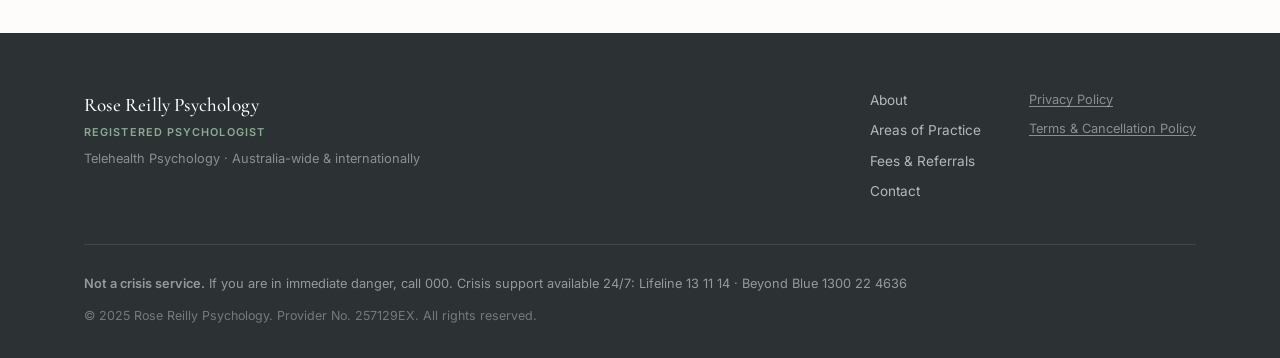
==== commit f65d4770: "Split About Rose onto its own page, shorten homepage flow - Add about.html with the full About Rose " ====
--- a/index.html
+++ b/index.html
@@ -25,7 +25,7 @@
                 <span></span>
             </button>
             <nav class="nav-links" id="navLinks" aria-label="Main navigation">
-                <a href="#about">About</a>
+                <a href="about.html">About</a>
                 <a href="#areas">Areas of Practice</a>
                 <a href="#referrals">Fees &amp; Referrals</a>
                 <a href="#contact" class="nav-cta">Book an Appointment</a>
@@ -50,11 +50,12 @@
             <div class="hero-content">
                 <span class="eyebrow">Rose Reilly Psychology</span>
                 <h1>Experienced psychological care<br>for adults — wherever you are.</h1>
+                <p class="hero-location">Telehealth psychology for adults across Perth, regional WA and Australia-wide.</p>
                 <p class="hero-sub">With more than 30 years' experience, Rose provides compassionate, evidence-based psychological care to help adults navigate life's challenges. Whether you're experiencing depression, anxiety, grief, stress, chronic health conditions or a major life transition, you'll be welcomed with warmth, respect and understanding.</p>
                 <p class="hero-tagline">You're in safe hands.</p>
                 <div class="hero-actions">
                     <a href="#contact" class="btn btn-primary">Book an Appointment</a>
-                    <a href="#about" class="btn btn-secondary">About Rose</a>
+                    <a href="about.html" class="btn btn-secondary">About Rose</a>
                 </div>
             </div>
         </section>
@@ -70,78 +71,8 @@
                         <span class="eyebrow">Meet Rose</span>
                         <h2>Hello, I'm Rose.</h2>
                         <p>I'm a Registered Psychologist with more than 30 years' experience supporting adults through life's challenges. I bring a warm, practical and evidence-based approach to every session, and I'd love the chance to help.</p>
-                        <a href="#about" class="link-arrow">More About Rose &rarr;</a>
-                    </div>
-                </div>
-            </div>
-        </section>
-
-        <!-- ===================== ABOUT ===================== -->
-        <section class="section section-white" id="about">
-            <div class="container">
-                <div class="about-layout">
-                    <div class="about-main">
-                        <span class="eyebrow">About</span>
-                        <h2>Rose Reilly</h2>
-                        <p class="credentials">Registered Psychologist &nbsp;&middot;&nbsp; Organisational Consultant &nbsp;&middot;&nbsp; Provider No. 257129EX</p>
-
-                        <p>Rose Reilly has been a Registered Psychologist and Organisational Consultant for more than 30 years, providing psychological treatment, assessment, program development and consultation across clinical, organisational, insurance and medico-legal settings. Rose works with adults experiencing a broad range of mental health concerns and life challenges and is recognised for her warm, practical and evidence-based approach to psychological care.</p>
-
-                        <p>Her extensive experience across treatment, workplace mental health, trauma, injury adjustment and complex psychosocial presentations enables her to provide thoughtful, collaborative and outcome-focused care.</p>
-
-                        <p>Rose has an empathetic and non-judgmental approach to therapy and offers person-centred and recovery-oriented techniques to clients, drawing on evidence-based treatments including:</p>
-
-                        <div class="approaches">
-                            <span>Trauma-Informed Practice</span>
-                            <span>EMDR</span>
-                            <span>Emotional Freedom Techniques (EFT)</span>
-                            <span>Biofeedback &amp; HRV Training</span>
-                            <span>Cognitive Behavioural Therapy (CBT)</span>
-                            <span>Acceptance and Commitment Therapy (ACT)</span>
-                            <span>Mindfulness-Based Interventions</span>
-                            <span>Psychoeducation</span>
-                            <span>Supportive Psychotherapy</span>
-                        </div>
-
-                        <p>Rose also has extensive experience supporting people experiencing workplace psychological difficulties, work-related injury and adjustment following motor vehicle accidents, including clients receiving treatment through workers' compensation and motor vehicle insurance schemes.</p>
-
-                        <p class="about-testimonial"><em>"Rose has a beautiful calmness, kindness and friendly nature that help clients feel comfortable and safe to overcome any vulnerability they may feel toward therapy."</em></p>
-
-                        <div class="availability-note">
-                            <strong>Currently accepting new clients.</strong> Telehealth appointments are available Australia-wide, and internationally — allowing you to access psychological care from home, work or wherever suits you.
-                        </div>
-                    </div>
-
-                    <aside class="about-sidebar">
-                        <div class="about-portrait-wrap">
-                            <img src="public/rose-reilly.jpg" alt="Rose Reilly, Psychologist" class="about-portrait">
-                        </div>
-                        <div class="info-card">
-                            <h3>Credentials</h3>
-                            <ul>
-                                <li>AHPRA Registered Psychologist</li>
-                                <li>Organisational Consultant</li>
-                                <li>30+ years professional experience</li>
-                                <li>Provider No. 257129EX</li>
-                            </ul>
-                        </div>
-                        <div class="info-card">
-                            <h3>Referrals Accepted</h3>
-                            <ul>
-                                <li>Mental Health Care Plans</li>
-                                <li>Private Referrals</li>
-                                <li>Insurer-Funded Referrals</li>
-                            </ul>
-                        </div>
-                        <div class="info-card">
-                            <h3>Contact</h3>
-                            <ul>
-                                <li><a href="tel:0861858254">08 6185 8254</a></li>
-                                <li><a href="mailto:info@rosereillypsychology.com">info@rosereillypsychology.com</a></li>
-                                <li>Telehealth &mdash; Australia-wide &amp; internationally</li>
-                            </ul>
-                        </div>
-                    </aside>
+                        <a href="about.html" class="link-arrow">More About Rose &rarr;</a>
+                    </div>
                 </div>
             </div>
         </section>
@@ -393,7 +324,7 @@
                     <p class="footer-tagline">Telehealth Psychology &middot; Australia-wide &amp; internationally</p>
                 </div>
                 <nav class="footer-nav" aria-label="Footer navigation">
-                    <a href="#about">About</a>
+                    <a href="about.html">About</a>
                     <a href="#areas">Areas of Practice</a>
                     <a href="#referrals">Fees &amp; Referrals</a>
                     <a href="#contact">Contact</a>
--- a/styles.css
+++ b/styles.css
@@ -339,6 +339,15 @@
   margin-bottom: 1.25rem;
 }
 
+.hero-location {
+  font-family: var(--font-sans);
+  font-size: 0.95rem;
+  font-weight: 500;
+  color: var(--sage-dark);
+  max-width: 560px;
+  margin-bottom: 1.25rem;
+}
+
 .hero-sub {
   font-size: 1.1rem;
   color: var(--charcoal-mid);
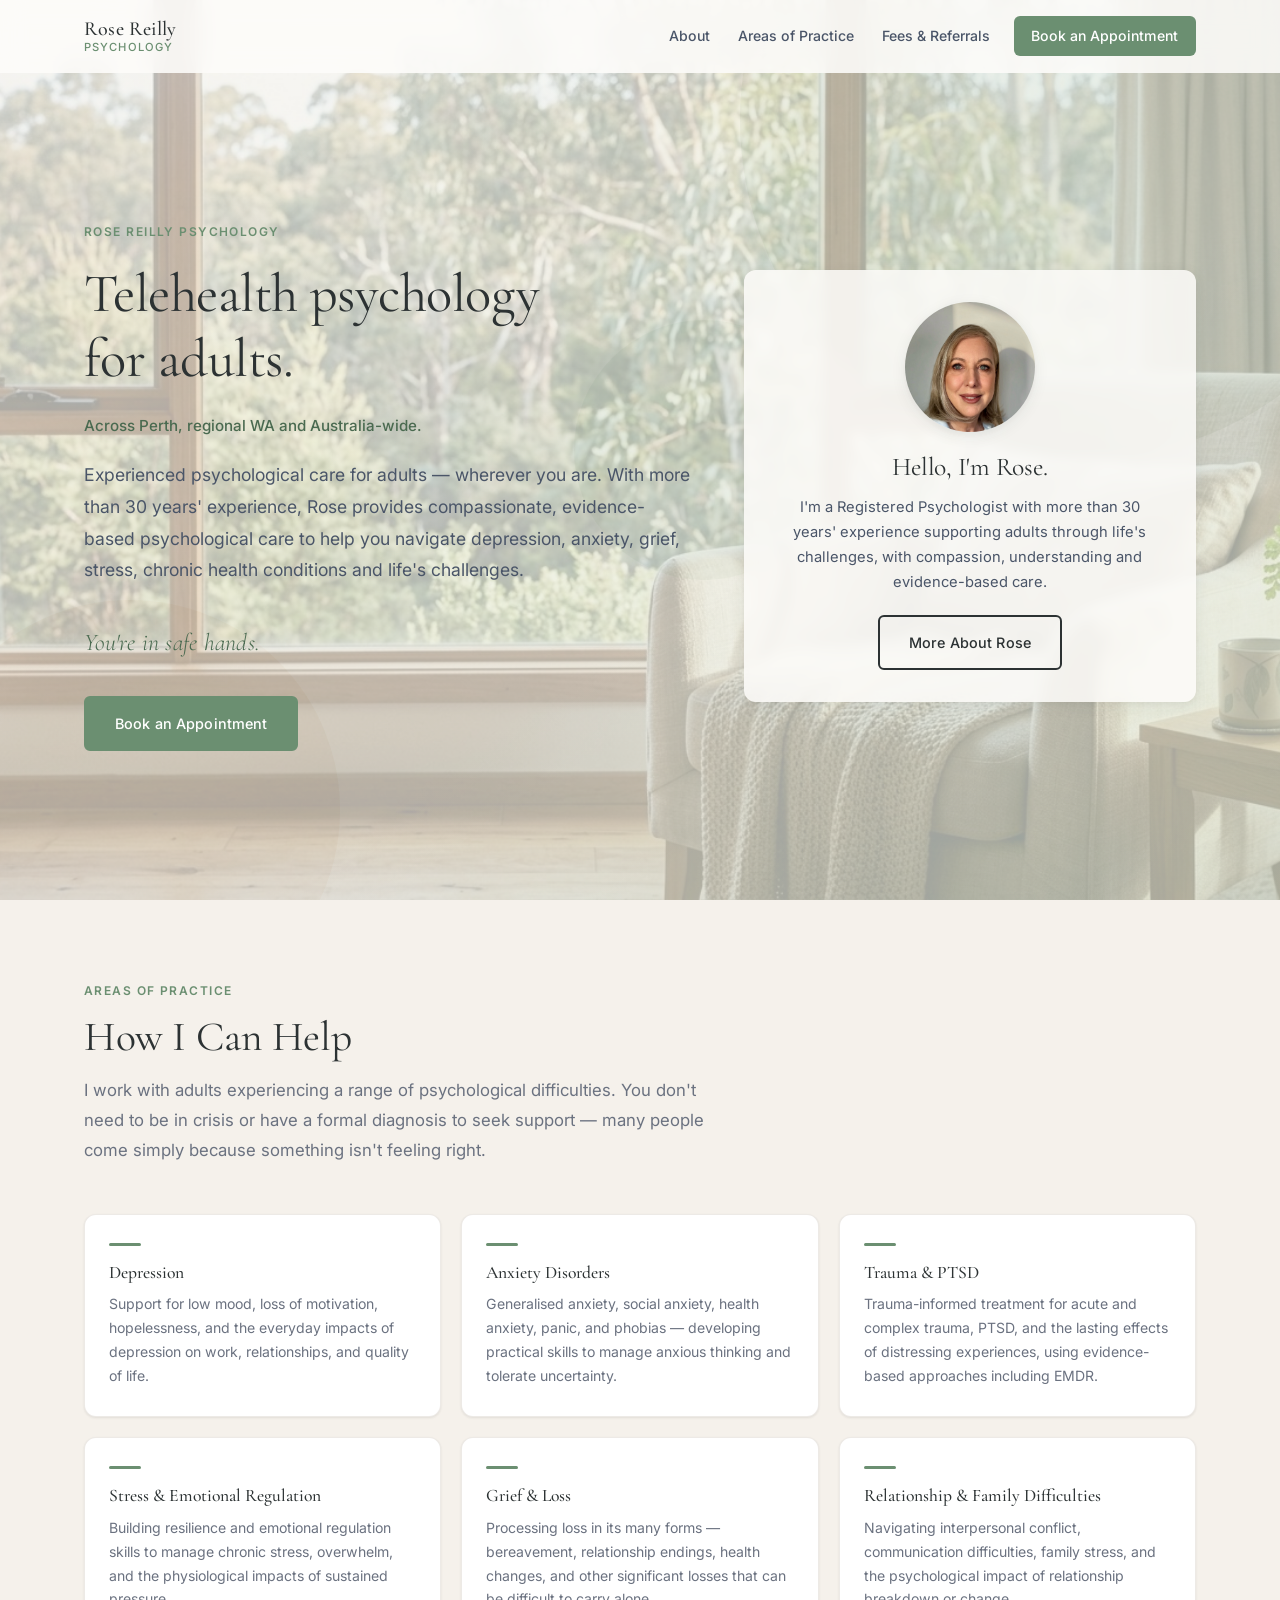
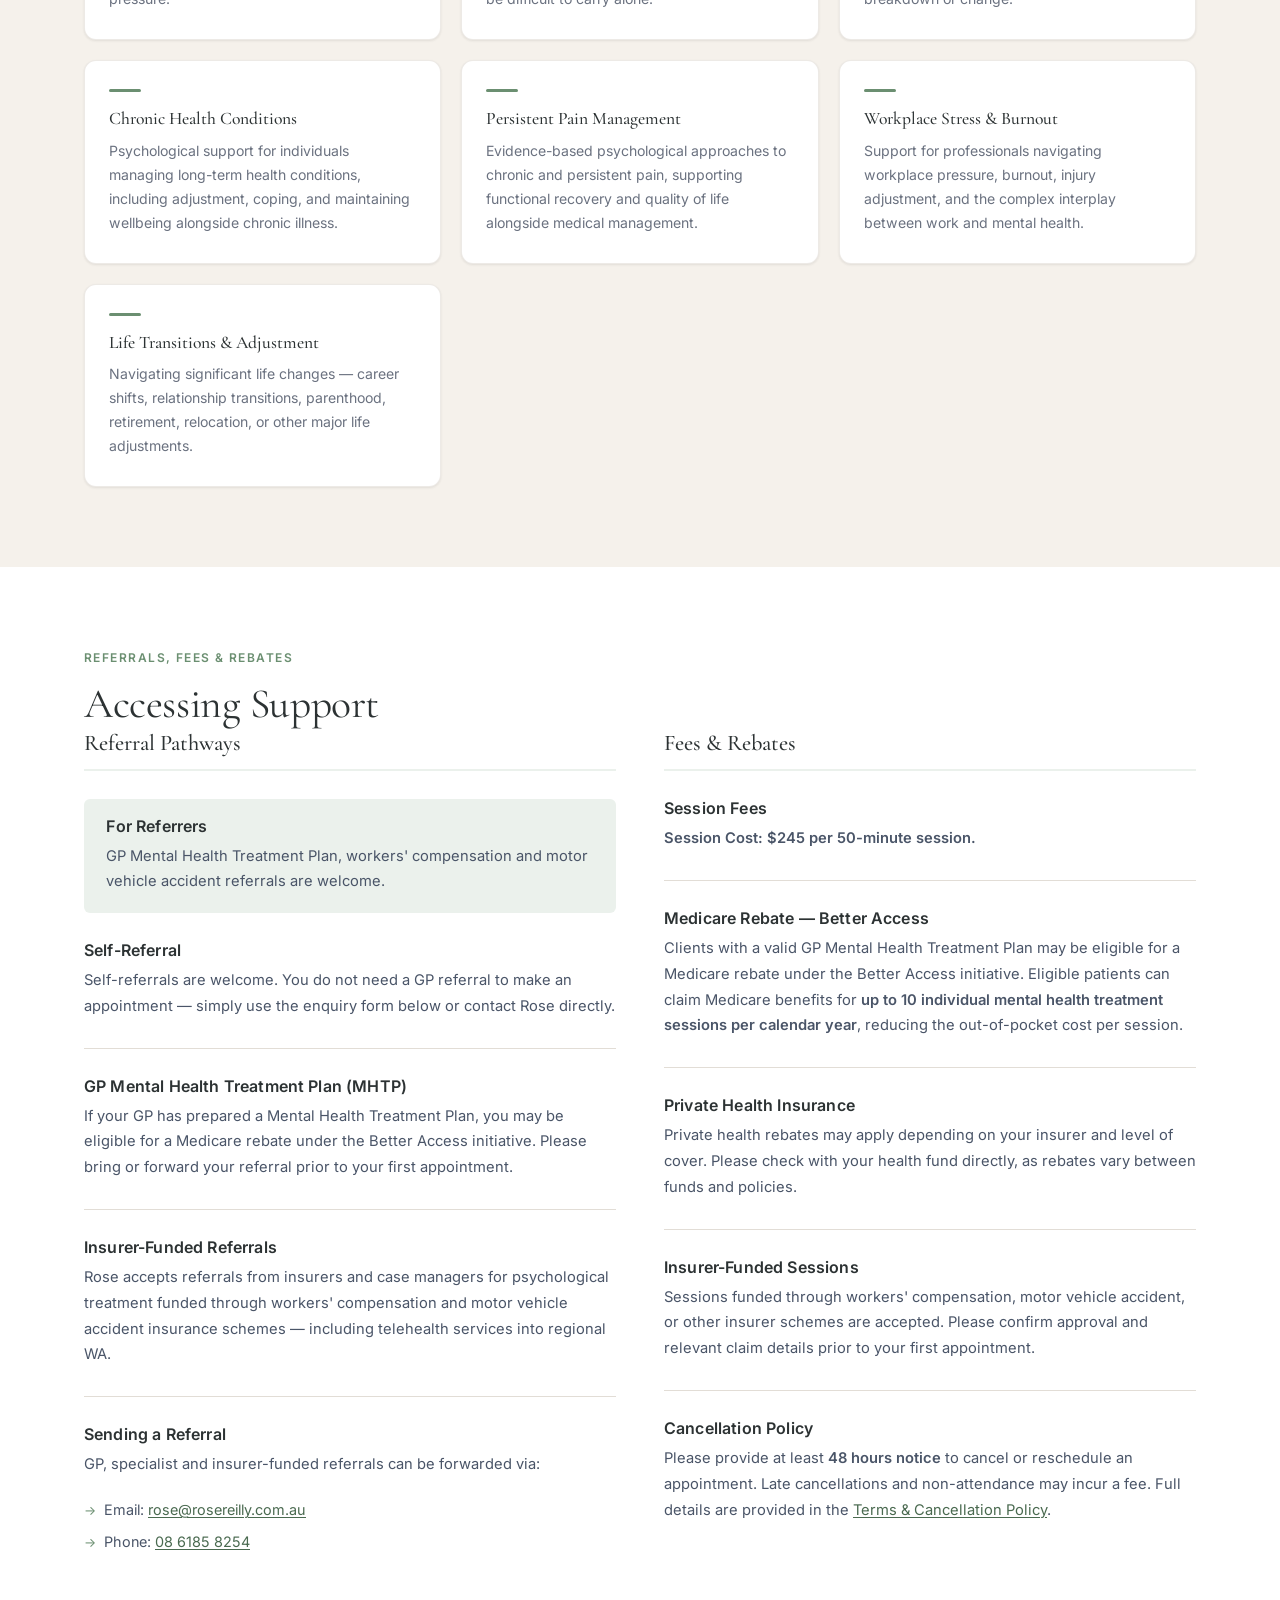
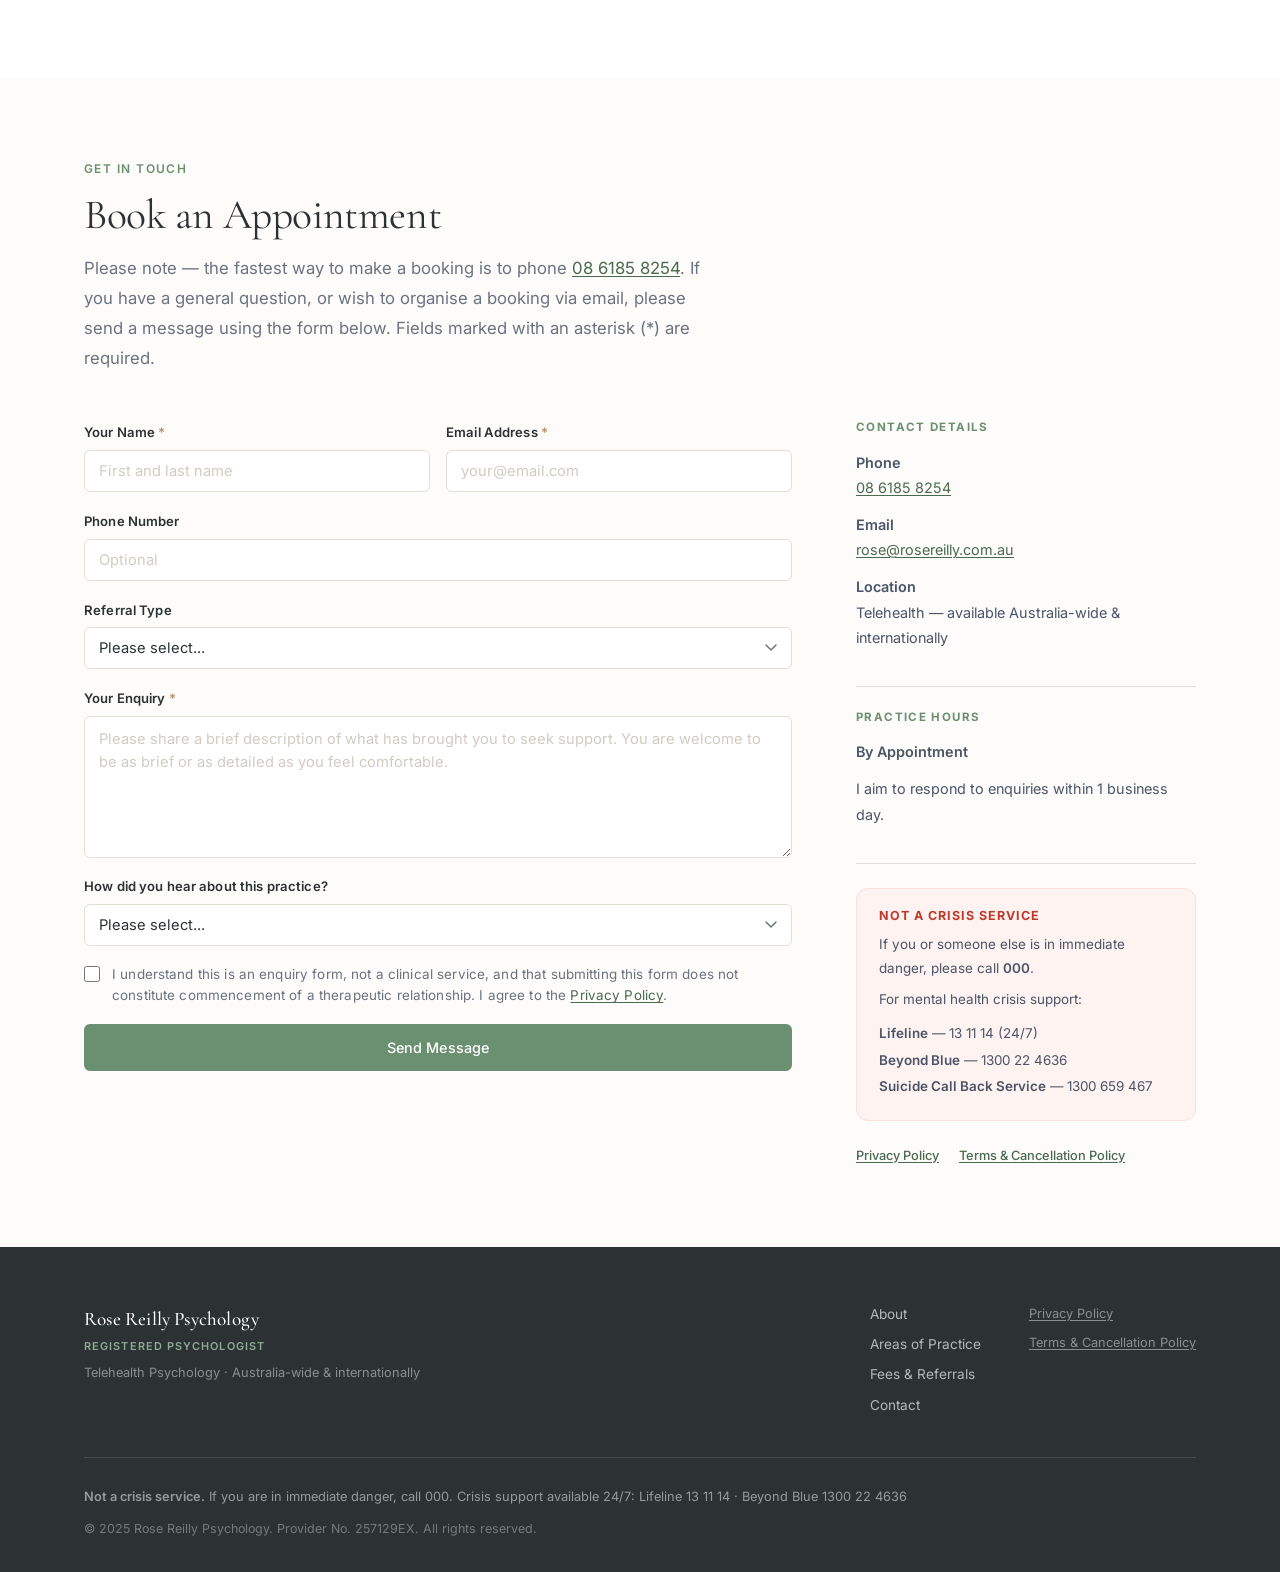
==== commit f1febaba: "Simplify homepage hero, consolidate all emails on rose@rosereilly.com.au - Merge hero and Meet Rose " ====
--- a/index.html
+++ b/index.html
@@ -48,30 +48,24 @@
                 </div>
             </div>
             <div class="hero-content">
-                <span class="eyebrow">Rose Reilly Psychology</span>
-                <h1>Experienced psychological care<br>for adults — wherever you are.</h1>
-                <p class="hero-location">Telehealth psychology for adults across Perth, regional WA and Australia-wide.</p>
-                <p class="hero-sub">With more than 30 years' experience, Rose provides compassionate, evidence-based psychological care to help adults navigate life's challenges. Whether you're experiencing depression, anxiety, grief, stress, chronic health conditions or a major life transition, you'll be welcomed with warmth, respect and understanding.</p>
-                <p class="hero-tagline">You're in safe hands.</p>
-                <div class="hero-actions">
-                    <a href="#contact" class="btn btn-primary">Book an Appointment</a>
-                    <a href="about.html" class="btn btn-secondary">About Rose</a>
-                </div>
-            </div>
-        </section>
-
-        <!-- ===================== MEET ROSE ===================== -->
-        <section class="section section-white meet-rose" id="meet-rose">
-            <div class="container">
-                <div class="meet-rose-layout">
-                    <div class="meet-rose-portrait-wrap">
-                        <img src="public/rose-reilly.jpg" alt="Rose Reilly, Psychologist" class="meet-rose-portrait">
-                    </div>
-                    <div class="meet-rose-text">
-                        <span class="eyebrow">Meet Rose</span>
+                <div class="hero-grid">
+                    <div class="hero-text">
+                        <span class="eyebrow">Rose Reilly Psychology</span>
+                        <h1>Telehealth psychology<br>for adults.</h1>
+                        <p class="hero-location">Across Perth, regional WA and Australia-wide.</p>
+                        <p class="hero-sub">Experienced psychological care for adults &mdash; wherever you are. With more than 30 years' experience, Rose provides compassionate, evidence-based psychological care to help you navigate depression, anxiety, grief, stress, chronic health conditions and life's challenges.</p>
+                        <p class="hero-tagline">You're in safe hands.</p>
+                        <div class="hero-actions">
+                            <a href="#contact" class="btn btn-primary">Book an Appointment</a>
+                        </div>
+                    </div>
+                    <div class="hero-meet">
+                        <div class="hero-meet-photo-wrap">
+                            <img src="public/rose-reilly.jpg" alt="Rose Reilly, Psychologist" class="hero-meet-photo">
+                        </div>
                         <h2>Hello, I'm Rose.</h2>
-                        <p>I'm a Registered Psychologist with more than 30 years' experience supporting adults through life's challenges. I bring a warm, practical and evidence-based approach to every session, and I'd love the chance to help.</p>
-                        <a href="about.html" class="link-arrow">More About Rose &rarr;</a>
+                        <p>I'm a Registered Psychologist with more than 30 years' experience supporting adults through life's challenges, with compassion, understanding and evidence-based care.</p>
+                        <a href="about.html" class="btn btn-secondary">More About Rose</a>
                     </div>
                 </div>
             </div>
@@ -172,7 +166,7 @@
                             <h4>Sending a Referral</h4>
                             <p>GP, specialist and insurer-funded referrals can be forwarded via:</p>
                             <ul class="detail-list">
-                                <li>Email: <a href="mailto:info@rosereillypsychology.com">info@rosereillypsychology.com</a></li>
+                                <li>Email: <a href="mailto:rose@rosereilly.com.au">rose@rosereilly.com.au</a></li>
                                 <li>Phone: <a href="tel:0861858254">08 6185 8254</a></li>
                             </ul>
                         </div>
@@ -278,7 +272,7 @@
                             </p>
                             <p>
                                 <strong>Email</strong><br>
-                                <a href="mailto:info@rosereillypsychology.com">info@rosereillypsychology.com</a>
+                                <a href="mailto:rose@rosereilly.com.au">rose@rosereilly.com.au</a>
                             </p>
                             <p>
                                 <strong>Location</strong><br>
--- a/styles.css
+++ b/styles.css
@@ -335,7 +335,7 @@
 .hero-content .eyebrow { margin-bottom: 1.25rem; }
 
 .hero-content h1 {
-  max-width: 760px;
+  max-width: 100%;
   margin-bottom: 1.25rem;
 }
 
@@ -344,14 +344,14 @@
   font-size: 0.95rem;
   font-weight: 500;
   color: var(--sage-dark);
-  max-width: 560px;
+  max-width: 100%;
   margin-bottom: 1.25rem;
 }
 
 .hero-sub {
   font-size: 1.1rem;
   color: var(--charcoal-mid);
-  max-width: 560px;
+  max-width: 100%;
   line-height: 1.8;
   margin-bottom: 2.25rem;
 }
@@ -373,23 +373,33 @@
   flex-wrap: wrap;
 }
 
-/* ── Meet Rose ─────────────────────────────────────────────── */
-.meet-rose-layout {
+/* ── Hero: Meet Rose panel ────────────────────────────────── */
+.hero-grid {
   display: grid;
-  grid-template-columns: 180px 1fr;
-  gap: 2.5rem;
+  grid-template-columns: 1.15fr 0.85fr;
+  gap: 3rem;
   align-items: center;
 }
 
-.meet-rose-portrait-wrap {
+.hero-meet {
+  background: rgba(253, 252, 250, 0.85);
+  backdrop-filter: blur(6px);
+  border-radius: var(--radius-lg);
+  box-shadow: var(--shadow);
+  padding: 2rem 2.25rem;
+  text-align: center;
+}
+
+.hero-meet-photo-wrap {
+  width: 130px;
+  height: 130px;
   border-radius: 50%;
   overflow: hidden;
   box-shadow: var(--shadow);
-  width: 180px;
-  height: 180px;
-}
-
-.meet-rose-portrait {
+  margin: 0 auto 1.25rem;
+}
+
+.hero-meet-photo {
   width: 100%;
   height: 100%;
   object-fit: cover;
@@ -397,8 +407,8 @@
   display: block;
 }
 
-.meet-rose-text h2 { margin-bottom: 0.75rem; }
-.meet-rose-text p { color: var(--charcoal-mid); margin-bottom: 1rem; max-width: 640px; }
+.hero-meet h2 { margin-bottom: 0.75rem; font-size: 1.6rem; }
+.hero-meet p { color: var(--charcoal-mid); margin-bottom: 1.25rem; font-size: 0.92rem; line-height: 1.7; }
 
 .link-arrow {
   display: inline-block;
@@ -931,6 +941,9 @@
 
 /* ── Responsive ────────────────────────────────────────────── */
 @media (max-width: 1024px) {
+  .hero-grid      { grid-template-columns: 1fr; gap: 2.5rem; }
+  .hero-meet      { max-width: 420px; margin: 0 auto; }
+
   .about-layout   { grid-template-columns: 1fr; gap: 2.5rem; }
   .about-sidebar  { display: grid; grid-template-columns: repeat(3, 1fr); gap: 1rem; }
 
@@ -947,9 +960,7 @@
 
   .section { padding: 3.5rem 0; }
 
-  .meet-rose-layout { grid-template-columns: 1fr; text-align: center; }
-  .meet-rose-portrait-wrap { margin: 0 auto; }
-  .meet-rose-text p { margin-left: auto; margin-right: auto; }
+  .hero-meet { padding: 1.5rem 1.5rem; }
 
   /* Nav mobile */
   .nav-toggle { display: flex; }
